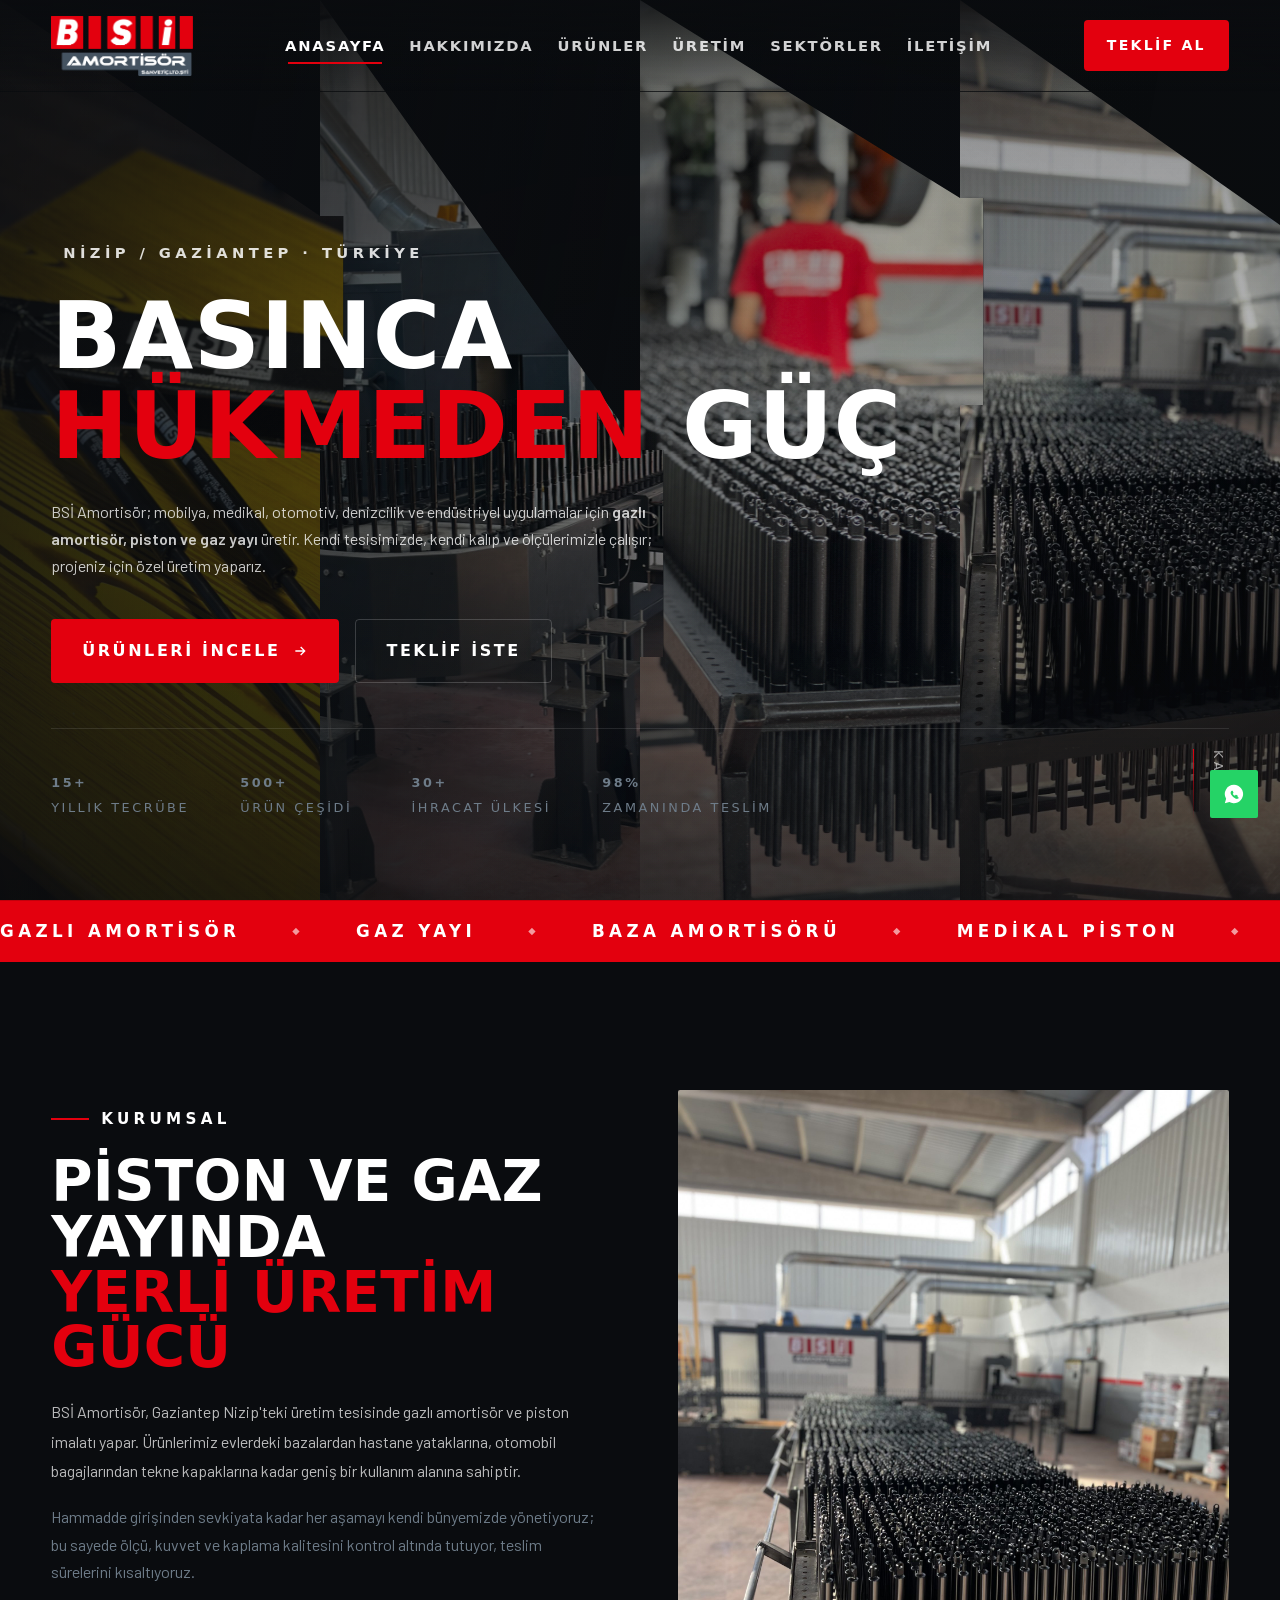
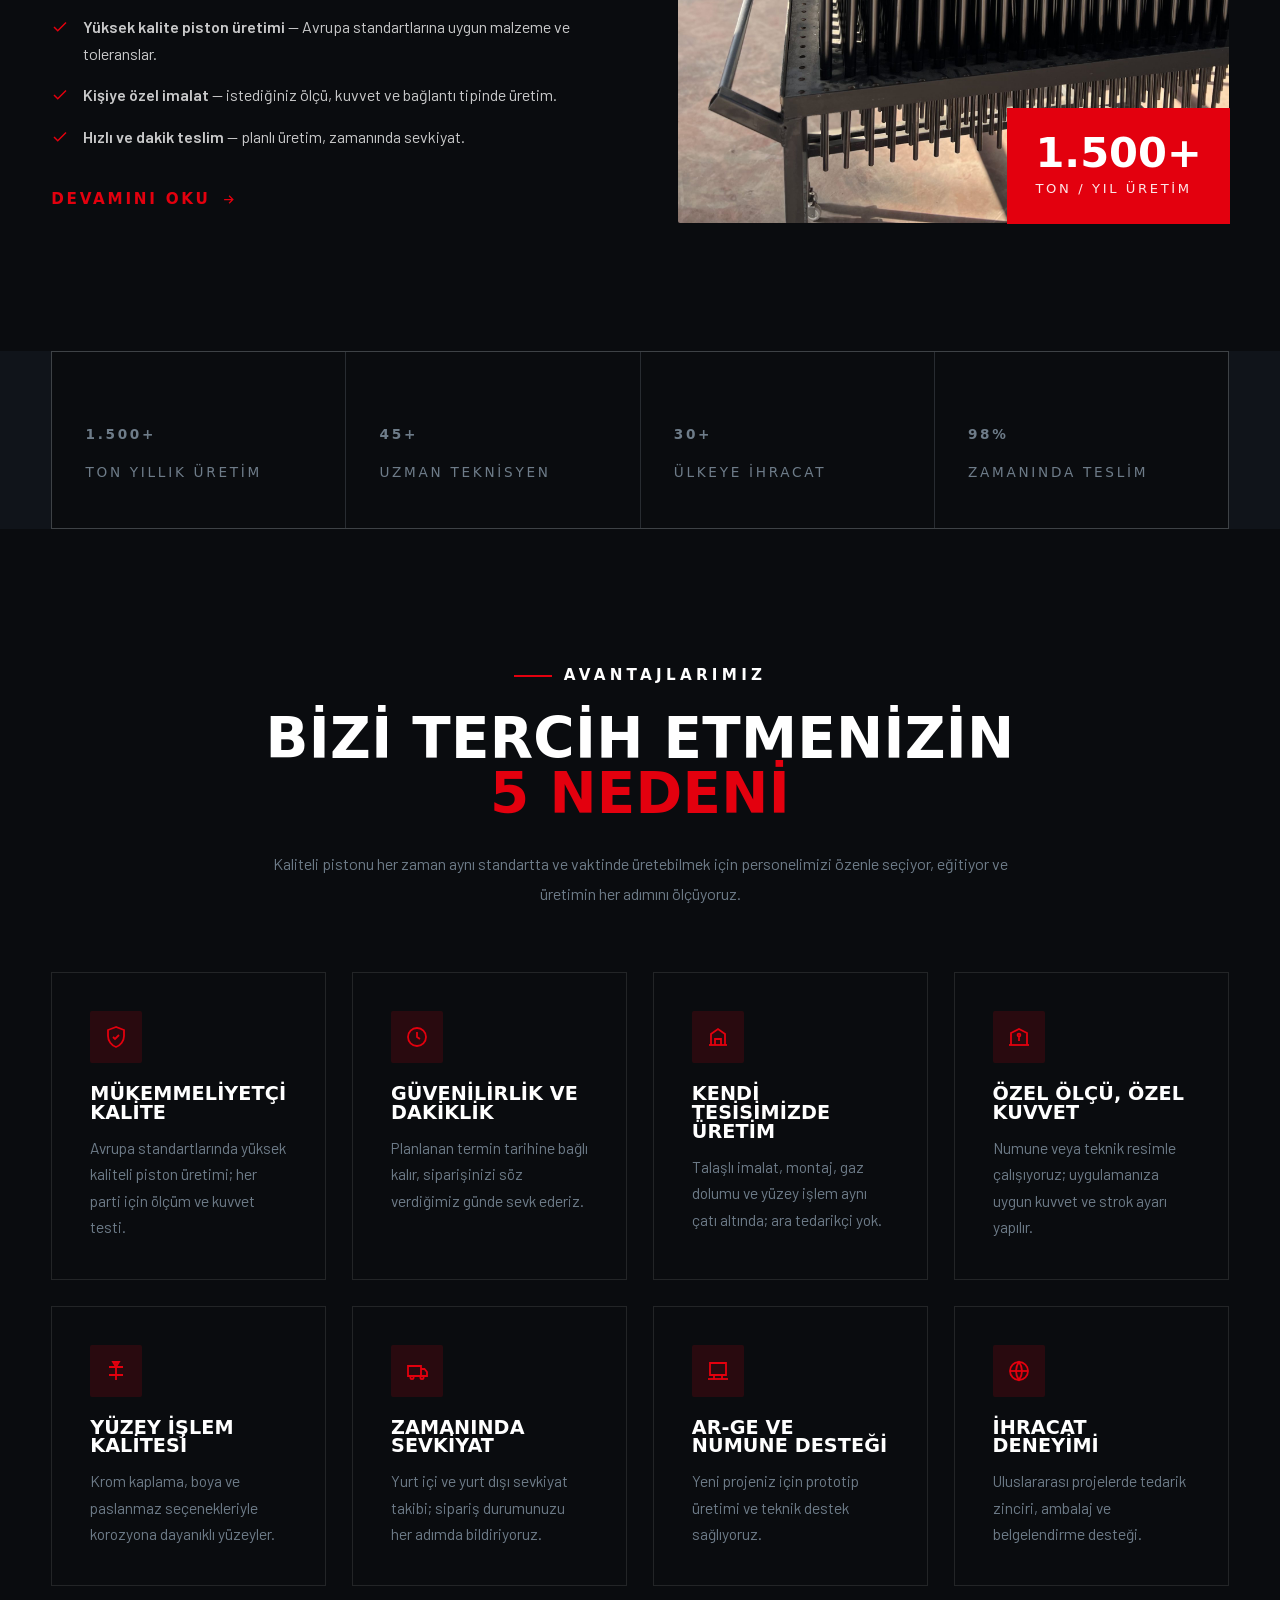
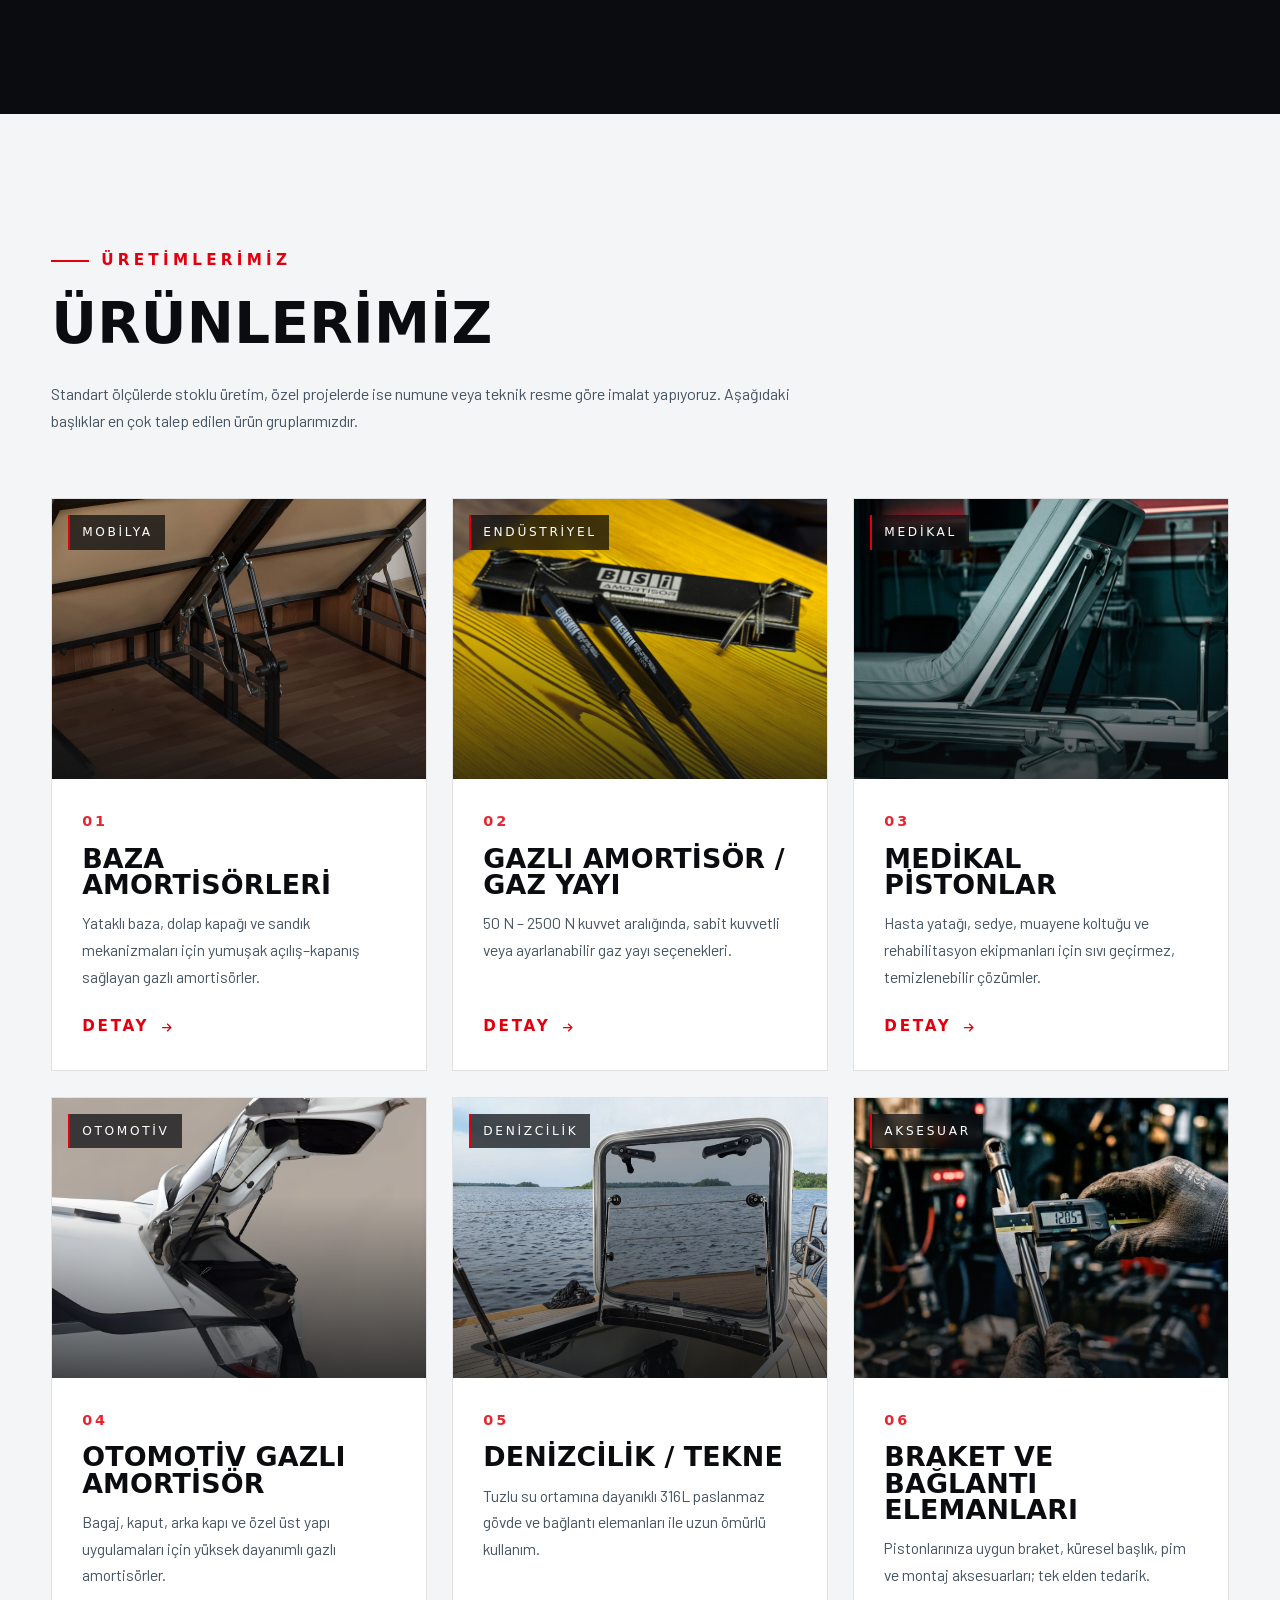
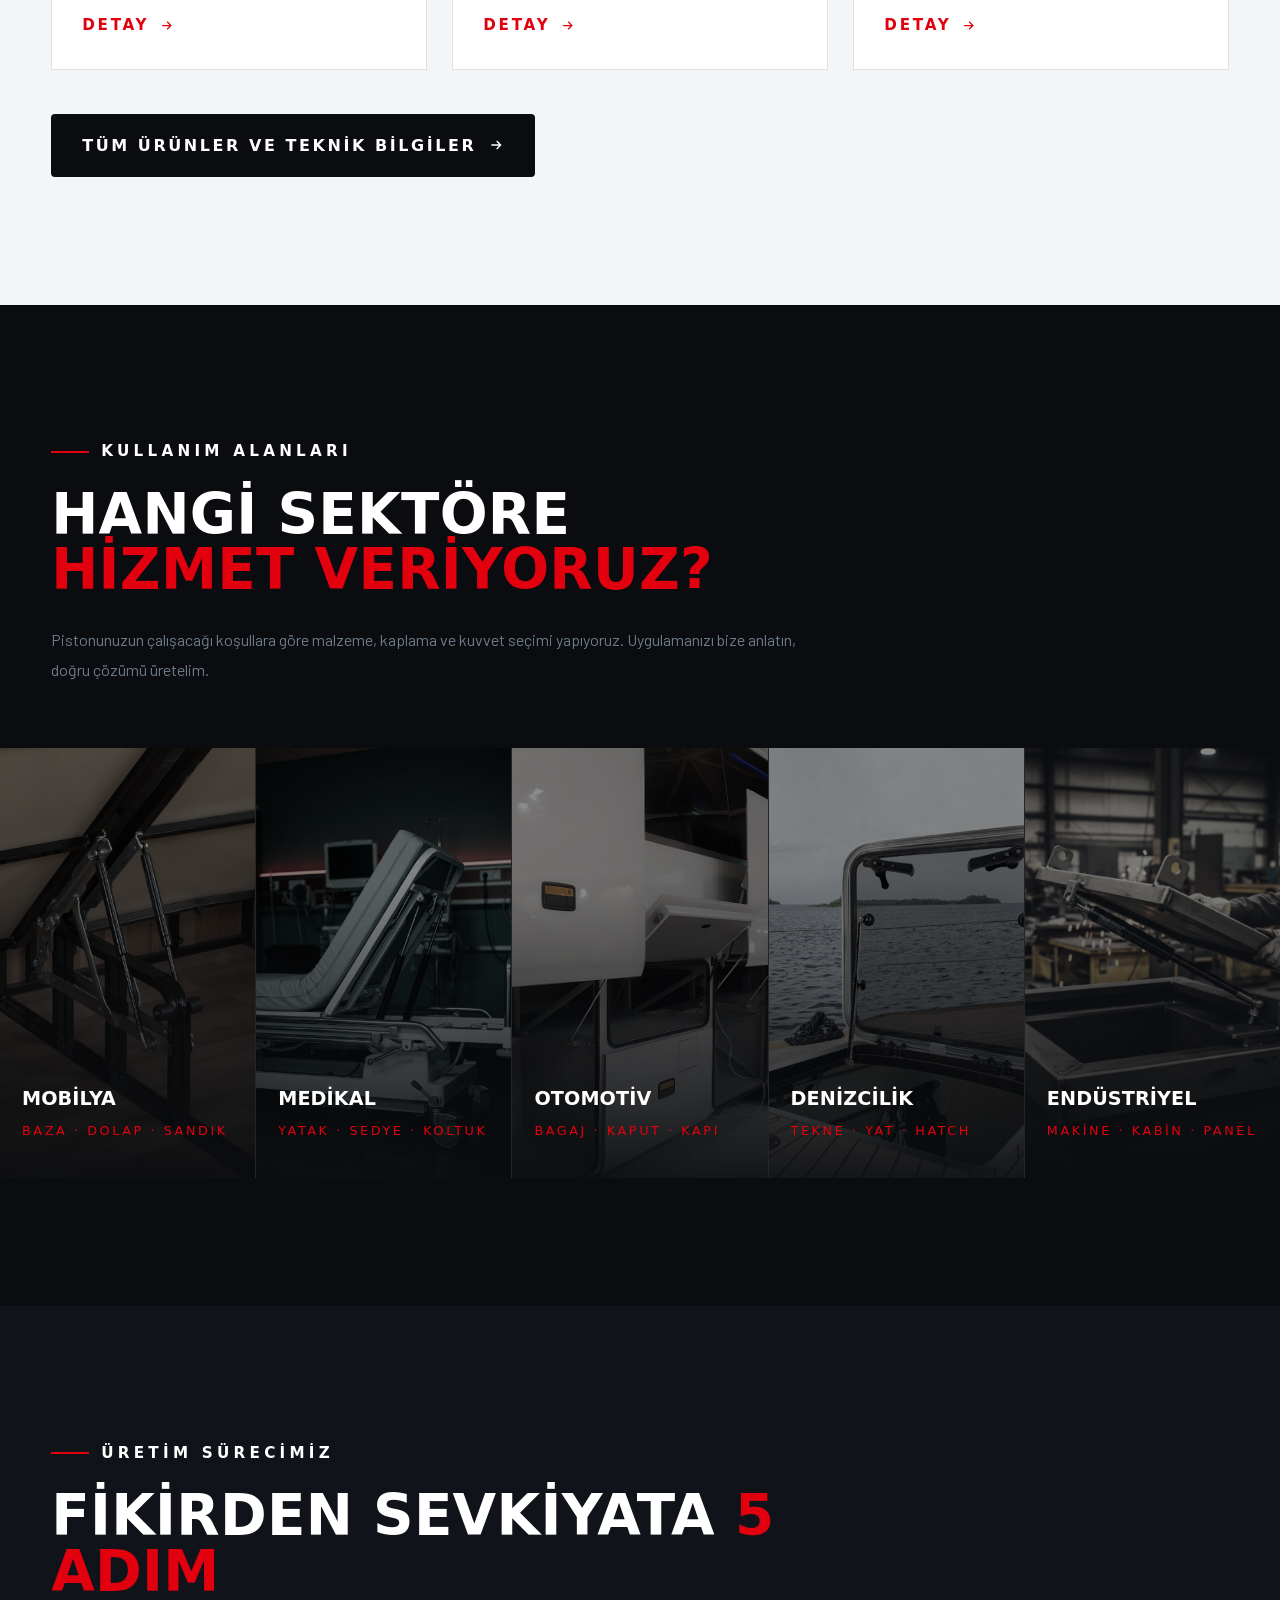
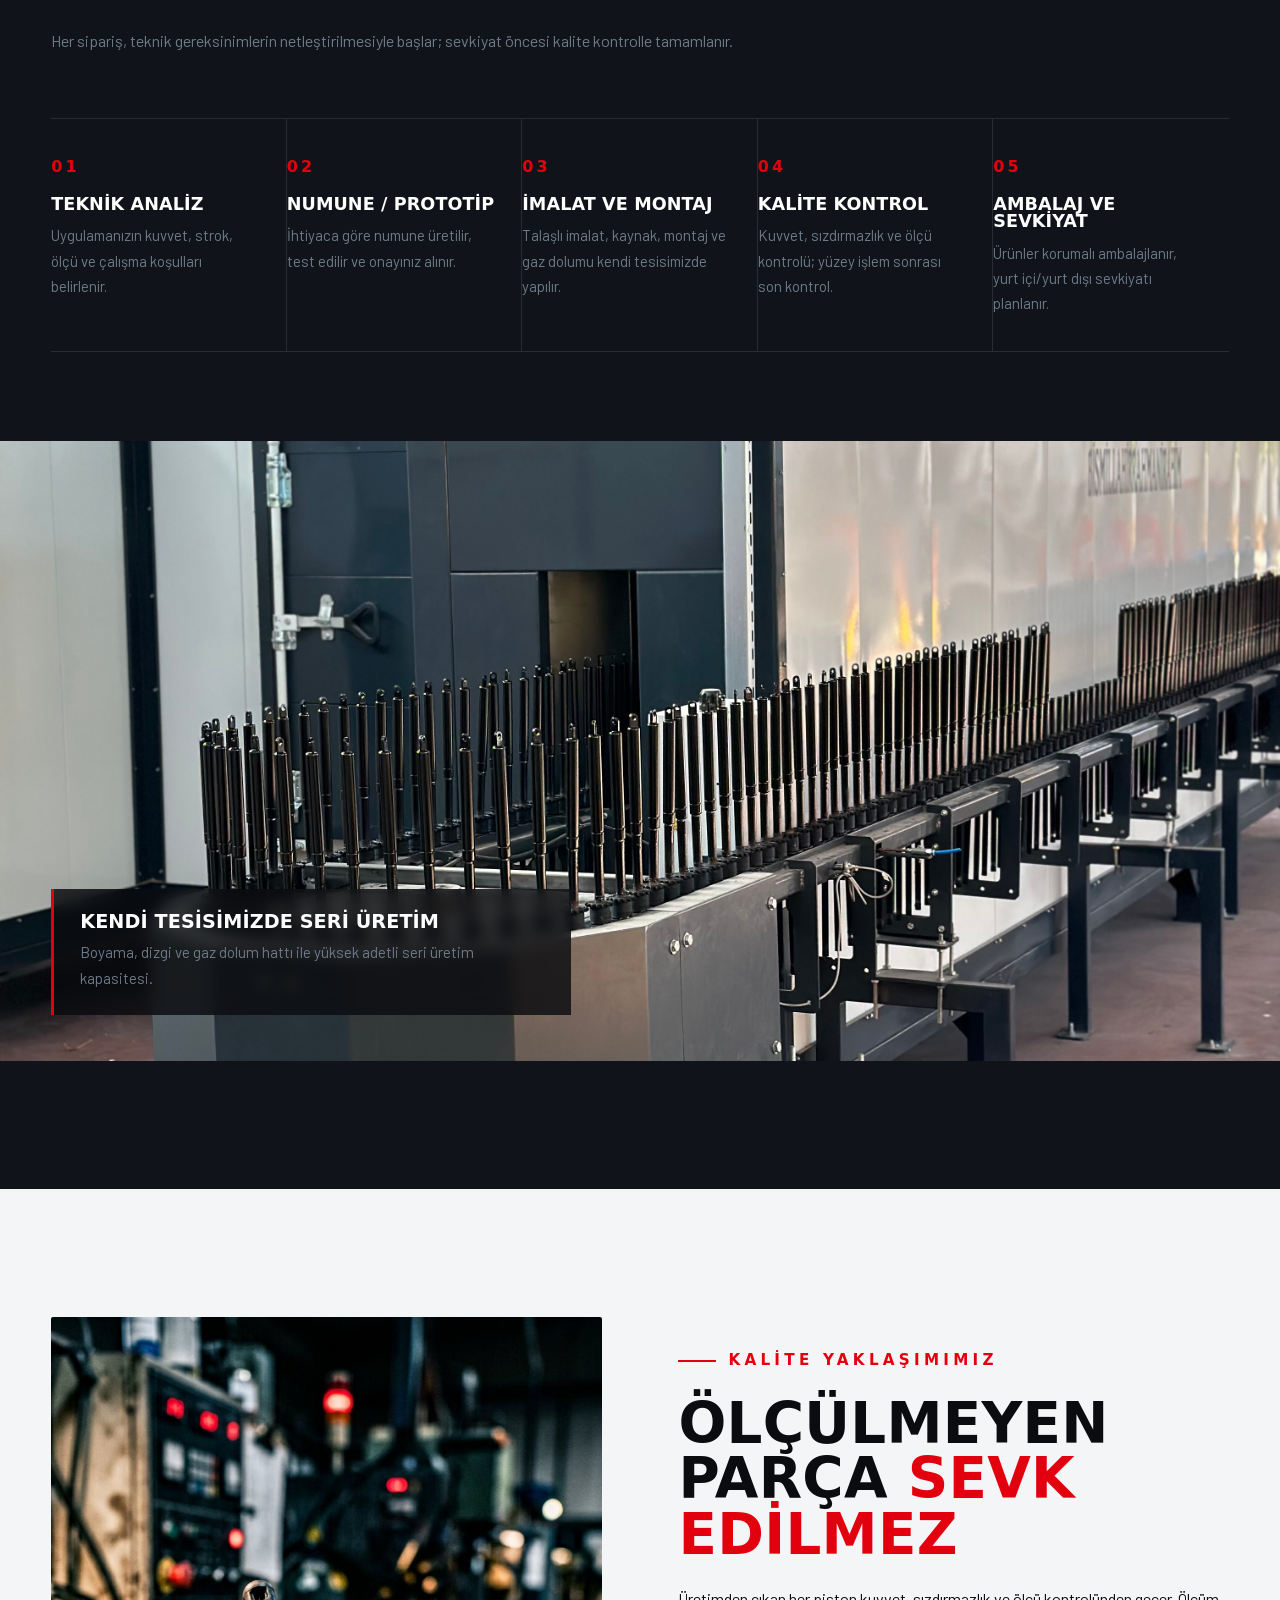
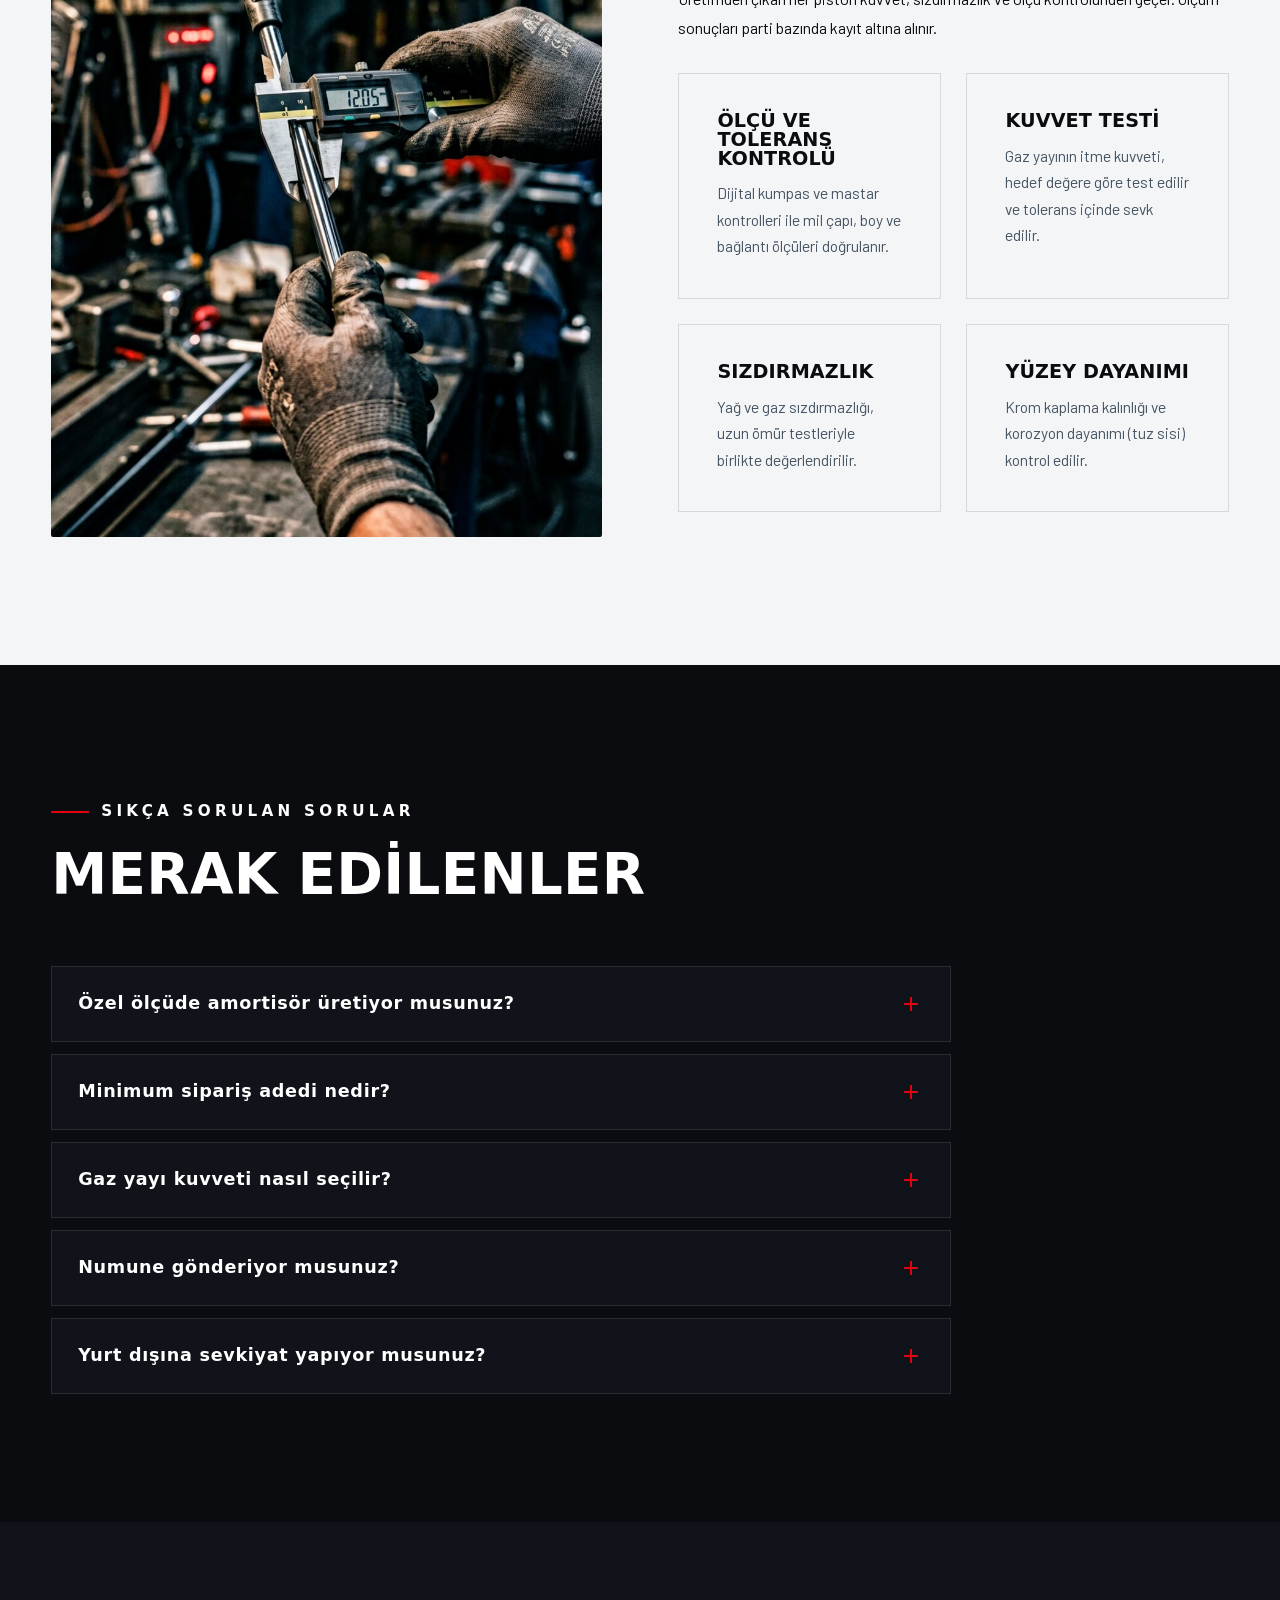
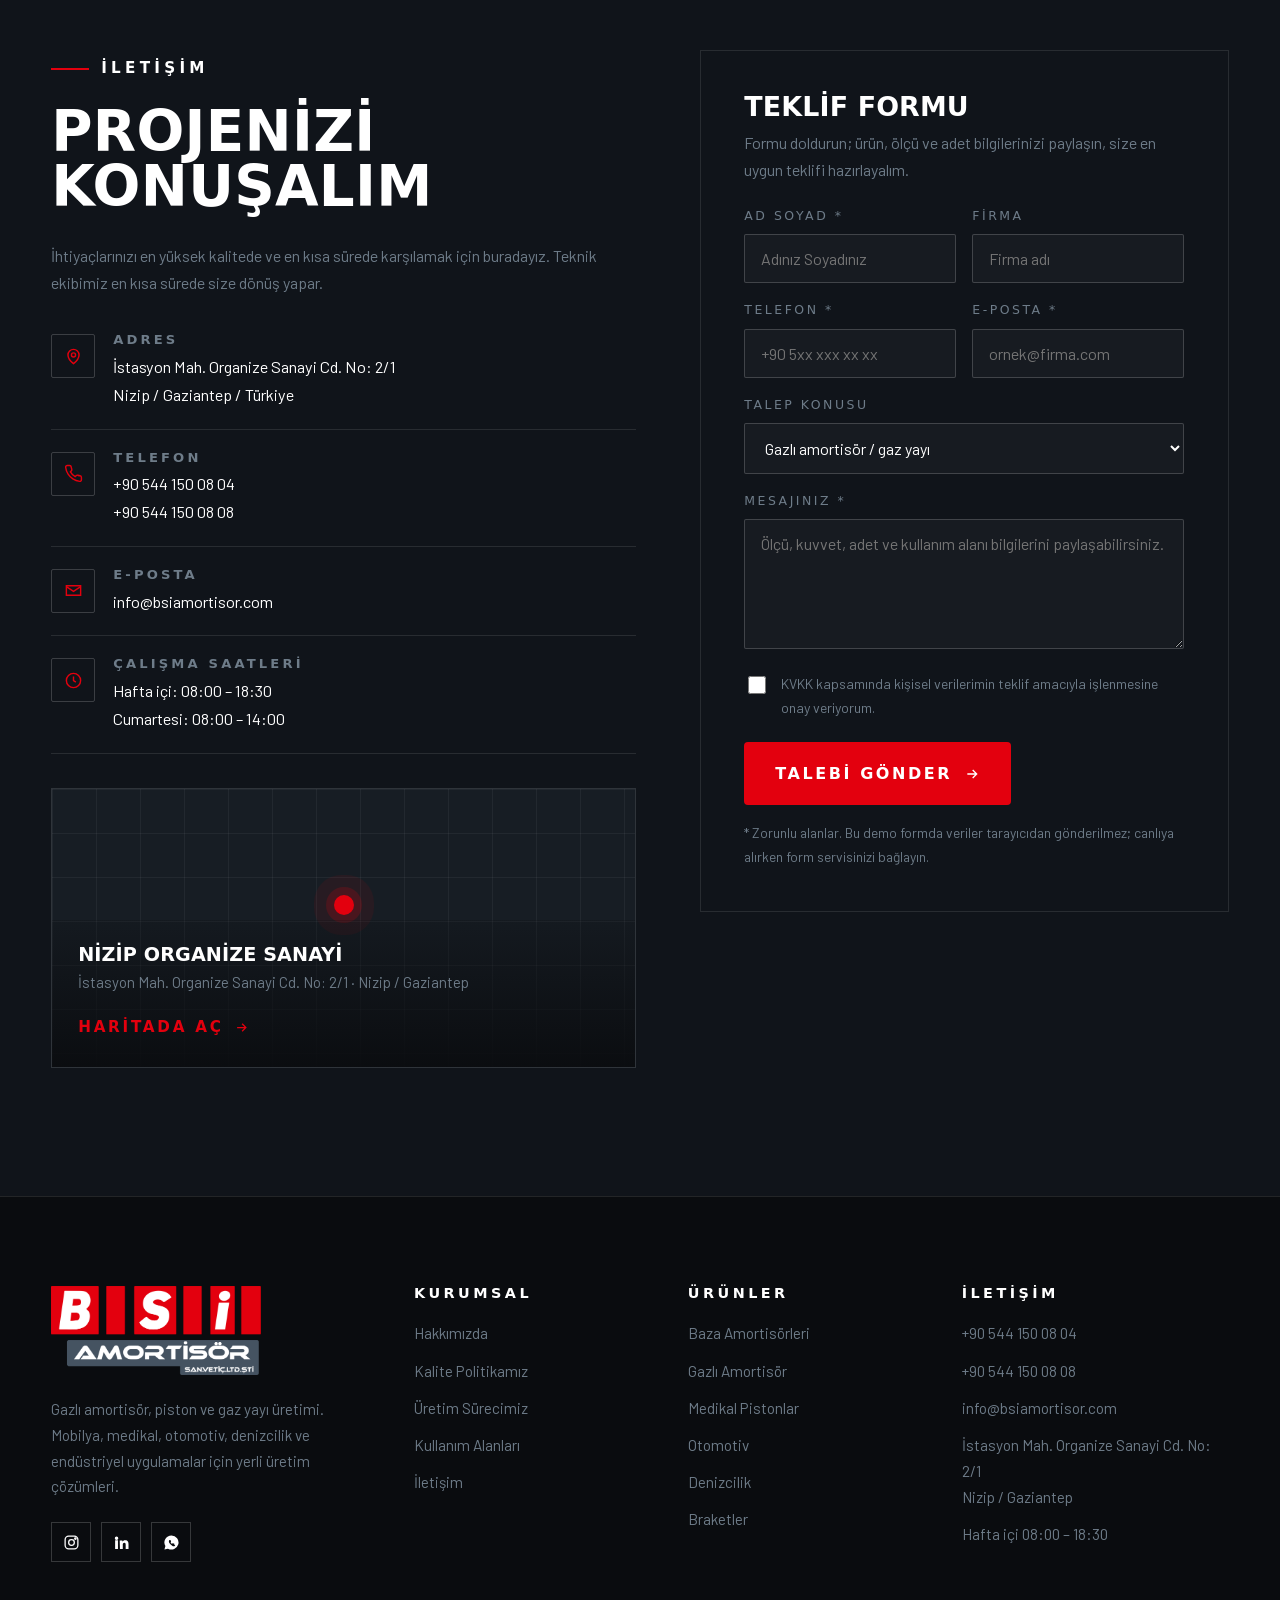
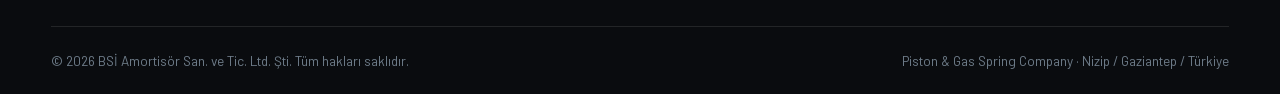
==== index.html @ 806e8add "Site guncelleme: ikinci telefon, fabrika kaldirma, endustriyel ve kalite gorselleri" ====
<!DOCTYPE html>
<html lang="tr" class="no-js">
<head>
<meta charset="utf-8">
<meta name="viewport" content="width=device-width, initial-scale=1">
<title>BSİ Amortisör | Gazlı Amortisör, Piston ve Gaz Yayı Üreticisi | Gaziantep</title>
<meta name="description" content="BSİ Amortisör; mobilya, medikal, otomotiv, denizcilik ve endüstriyel alanlar için gazlı amortisör, piston, gaz yayı ve baza amortisörü üretimi yapan yerli üreticidir. Nizip / Gaziantep.">
<meta name="keywords" content="amortisör, gazlı amortisör, gaz yayı, piston, baza amortisörü, mobilya amortisörü, medikal piston, gaziantep amortisör, nizip amortisör">
<meta name="author" content="BSİ Amortisör San. ve Tic. Ltd. Şti.">
<meta name="theme-color" content="#0A0C0F">
<link rel="canonical" href="https://www.bsiamortisor.com/">
<meta property="og:type" content="website">
<meta property="og:locale" content="tr_TR">
<meta property="og:site_name" content="BSİ Amortisör">
<meta property="og:title" content="BSİ Amortisör | Gazlı Amortisör ve Piston Üretimi">
<meta property="og:description" content="Mobilya, medikal, otomotiv, denizcilik ve endüstriyel uygulamalar için yüksek kaliteli gazlı amortisör ve piston üretimi.">
<meta property="og:image" content="assets/resimler/IMG_4552.jpeg">
<link rel="icon" type="image/png" href="assets/img/favicon.png">
<link rel="manifest" href="manifest.webmanifest">
<link rel="apple-touch-icon" href="assets/img/favicon.png">
<link rel="stylesheet" href="css/fonts.css">
<link rel="stylesheet" href="css/style.css">
<script type="application/ld+json">
{
  "@context": "https://schema.org",
  "@type": "LocalBusiness",
  "name": "BSİ Amortisör San. ve Tic. Ltd. Şti.",
  "description": "Gazlı amortisör, piston, gaz yayı ve baza amortisörü üretimi.",
  "image": "assets/resimler/IMG_4552.jpeg",
  "telephone": ["+90 544 150 08 04", "+90 544 150 08 08"],
  "email": "info@bsiamortisor.com",
  "url": "https://www.bsiamortisor.com/",
  "address": {
    "@type": "PostalAddress",
    "streetAddress": "İstasyon Mah. Organize Sanayi Cd. No: 2/1",
    "addressLocality": "Nizip",
    "addressRegion": "Gaziantep",
    "addressCountry": "TR"
  },
  "openingHours": "Mo-Fr 08:00-18:30",
  "areaServed": "TR",
  "makesOffer": [
    { "@type": "Offer", "itemOffered": { "@type": "Product", "name": "Gazlı amortisör / gaz yayı" } },
    { "@type": "Offer", "itemOffered": { "@type": "Product", "name": "Baza amortisörü" } },
    { "@type": "Offer", "itemOffered": { "@type": "Product", "name": "Medikal piston" } },
    { "@type": "Offer", "itemOffered": { "@type": "Product", "name": "Otomotiv gazlı amortisör" } }
  ]
}
</script>
</head>
<body>

<!-- ===================== ÖN YÜKLEYİCİ ===================== -->
<div class="preloader" aria-hidden="true">
  <img class="preloader__logo" src="assets/img/logo.png" alt="BSİ Amortisör">
  <div class="preloader__bar"><i></i></div>
  <span class="preloader__txt">Yükleniyor</span>
</div>

<!-- ===================== HEADER ===================== -->
<header class="header">
  <div class="container">
    <a class="header__logo" href="index.html" aria-label="BSİ Amortisör ana sayfa">
      <img src="assets/img/logo.png" alt="BSİ Amortisör logo">
    </a>

    <nav class="nav" aria-label="Ana menü">
      <a href="index.html">Anasayfa</a>
      <a href="hakkimizda.html">Hakkımızda</a>
      <a href="urunler.html">Ürünler</a>
      <a href="index.html#uretim">Üretim</a>
      <a href="index.html#sektorler">Sektörler</a>
      <a href="iletisim.html">İletişim</a>
    </nav>

    <div class="header__cta">
      <a class="header__phone" href="tel:+905441500804">
        <svg viewBox="0 0 24 24" fill="none" stroke="currentColor" stroke-width="2"><path d="M22 16.9v3a2 2 0 0 1-2.2 2 19.8 19.8 0 0 1-8.6-3.1 19.5 19.5 0 0 1-6-6A19.8 19.8 0 0 1 2.1 4.2 2 2 0 0 1 4.1 2h3a2 2 0 0 1 2 1.7c.1 1 .4 2 .7 2.9a2 2 0 0 1-.5 2.1L8.1 9.9a16 16 0 0 0 6 6l1.2-1.2a2 2 0 0 1 2.1-.5c.9.3 1.9.6 2.9.7a2 2 0 0 1 1.7 2Z"/></svg>
        +90 544 150 08 04
      </a>
      <a class="btn btn--sm" href="iletisim.html"><span>Teklif Al</span></a>
      <button class="burger" aria-label="Menüyü aç/kapat" aria-expanded="false"><i></i><i></i><i></i></button>
    </div>
  </div>
</header>

<!-- ===================== MOBİL MENÜ ===================== -->
<div class="mobile-menu">
  <a href="index.html">Anasayfa <span>01</span></a>
  <a href="hakkimizda.html">Hakkımızda <span>02</span></a>
  <a href="urunler.html">Ürünler <span>03</span></a>
  <a href="index.html#uretim">Üretim <span>04</span></a>
  <a href="index.html#sektorler">Sektörler <span>05</span></a>
  <a href="iletisim.html">İletişim <span>06</span></a>
  <div class="mobile-menu__meta">
    <p><a href="tel:+905441500804">+90 544 150 08 04</a><br>
    <a href="tel:+905441500808">+90 544 150 08 08</a><br>
    <a href="mailto:info@bsiamortisor.com">info@bsiamortisor.com</a><br>
    İstasyon Mah. Organize Sanayi Cd. No: 2/1<br>Nizip / Gaziantep</p>
  </div>
</div>

<!-- ===================== HERO + PUZZLE ===================== -->
<section class="hero" id="anasayfa">
  <div class="puzzle" aria-hidden="true">
    <div class="piece"><img src="assets/resimler/IMG_4552.jpeg" alt="BSİ Amortisör markalı gazlı amortisör" fetchpriority="high"></div>
    <div class="piece"><img src="assets/resimler/IMG_4827.jpeg" alt="Boyama sonrası üretim bandında dizili amortisörler" fetchpriority="high"></div>
    <div class="piece"><img src="assets/resimler/IMG_4891.jpeg" alt="Üretim hattında pres önünde dizili amortisörler" fetchpriority="high"></div>
    <div class="piece"><img src="assets/resimler/IMG_0427-scaled.jpg.jpeg" alt="BSİ Amortisör üretim tesisi genel görünüm" fetchpriority="high"></div>
    <div class="puzzle__veil"></div>
  </div>

  <div class="container hero__inner">
    <span class="hero__badge"><b></b> Nizip / Gaziantep · Türkiye</span>
    <h1>Basınca <em>hükmeden</em> güç</h1>
    <p class="hero__sub">
      BSİ Amortisör; mobilya, medikal, otomotiv, denizcilik ve endüstriyel uygulamalar için
      <strong>gazlı amortisör, piston ve gaz yayı</strong> üretir. Kendi tesisimizde,
      kendi kalıp ve ölçülerimizle çalışır; projeniz için özel üretim yaparız.
    </p>
    <div class="hero__actions">
      <a class="btn" href="urunler.html">
        <span>Ürünleri İncele</span>
        <svg viewBox="0 0 24 24" fill="none" stroke="currentColor" stroke-width="2"><path d="M5 12h14M13 6l6 6-6 6"/></svg>
      </a>
      <a class="btn btn--ghost" href="iletisim.html"><span>Teklif İste</span></a>
    </div>
    <div class="hero__stats">
      <div><b><span data-count="15" data-suffix="+">0</span></b><span>Yıllık tecrübe</span></div>
      <div><b><span data-count="500" data-suffix="+">0</span></b><span>Ürün çeşidi</span></div>
      <div><b><span data-count="30" data-suffix="+">0</span></b><span>İhracat ülkesi</span></div>
      <div><b><span data-count="98" data-suffix="%">0</span></b><span>Zamanında teslim</span></div>
    </div>
  </div>

  <div class="hero__scroll"><span>Kaydır</span><i></i></div>
</section>

<!-- ===================== ŞERİT ===================== -->
<div class="strip" aria-hidden="true">
  <div class="strip__track">
    <span>Gazlı Amortisör</span><span>Gaz Yayı</span><span>Baza Amortisörü</span><span>Medikal Piston</span>
    <span>Otomotiv Amortisörü</span><span>Denizcilik</span><span>Braket</span><span>Yüzey İşlem</span>
    <span>Gazlı Amortisör</span><span>Gaz Yayı</span><span>Baza Amortisörü</span><span>Medikal Piston</span>
    <span>Otomotiv Amortisörü</span><span>Denizcilik</span><span>Braket</span><span>Yüzey İşlem</span>
  </div>
</div>

<!-- ===================== KURUMSAL ===================== -->
<section class="section section--dark" id="hakkimizda">
  <div class="container split">
    <div class="split__content" data-reveal="left">
      <span class="eyebrow">Kurumsal</span>
      <h2>Piston ve gaz yayında<br><span class="text-red">yerli üretim gücü</span></h2>
      <p class="lead">
        BSİ Amortisör, Gaziantep Nizip'teki üretim tesisinde gazlı amortisör ve piston
        imalatı yapar. Ürünlerimiz evlerdeki bazalardan hastane yataklarına, otomobil
        bagajlarından tekne kapaklarına kadar geniş bir kullanım alanına sahiptir.
      </p>
      <p class="muted">
        Hammadde girişinden sevkiyata kadar her aşamayı kendi bünyemizde yönetiyoruz;
        bu sayede ölçü, kuvvet ve kaplama kalitesini kontrol altında tutuyor, teslim
        sürelerini kısaltıyoruz.
      </p>
      <ul class="list-check">
        <li><svg viewBox="0 0 24 24" fill="none" stroke="currentColor" stroke-width="2"><path d="M20 6 9 17l-5-5"/></svg><span><strong>Yüksek kalite piston üretimi</strong> — Avrupa standartlarına uygun malzeme ve toleranslar.</span></li>
        <li><svg viewBox="0 0 24 24" fill="none" stroke="currentColor" stroke-width="2"><path d="M20 6 9 17l-5-5"/></svg><span><strong>Kişiye özel imalat</strong> — istediğiniz ölçü, kuvvet ve bağlantı tipinde üretim.</span></li>
        <li><svg viewBox="0 0 24 24" fill="none" stroke="currentColor" stroke-width="2"><path d="M20 6 9 17l-5-5"/></svg><span><strong>Hızlı ve dakik teslim</strong> — planlı üretim, zamanında sevkiyat.</span></li>
      </ul>
      <div style="margin-top:34px"><a class="link-arrow" href="hakkimizda.html"><span>Devamını oku</span>
        <svg viewBox="0 0 24 24" fill="none" stroke="currentColor" stroke-width="2"><path d="M5 12h14M13 6l6 6-6 6"/></svg></a></div>
    </div>

    <div class="split__media" data-reveal="right">
      <img src="assets/resimler/IMG_0427-scaled.jpg.jpeg" alt="BSİ tesisinde boyama hattı önünde dizili gazlı amortisörler" loading="lazy">
      <div class="split__badge">
        <b data-count="1500" data-suffix="+">0</b>
        <span>Ton / yıl üretim</span>
      </div>
    </div>
  </div>
</section>

<!-- ===================== İSTATİSTİK ===================== -->
<section class="section section--ink2" style="padding-block:0">
  <div class="container">
    <div class="stats" data-reveal>
      <div class="stats__item"><b><span data-count="1500" data-suffix="+">0</span></b><span>Ton yıllık üretim</span></div>
      <div class="stats__item"><b><span data-count="45" data-suffix="+">0</span></b><span>Uzman teknisyen</span></div>
      <div class="stats__item"><b><span data-count="30" data-suffix="+">0</span></b><span>Ülkeye ihracat</span></div>
      <div class="stats__item"><b><span data-count="98" data-suffix="%">0</span></b><span>Zamanında teslim</span></div>
    </div>
  </div>
</section>

<!-- ===================== AVANTAJLAR ===================== -->
<section class="section section--dark">
  <div class="container">
    <div class="section-head center" data-reveal="fade">
      <span class="eyebrow">Avantajlarımız</span>
      <h2>Bizi tercih etmenizin <span class="text-red">5 nedeni</span></h2>
      <p class="lead muted">Kaliteli pistonu her zaman aynı standartta ve vaktinde üretebilmek için
      personelimizi özenle seçiyor, eğitiyor ve üretimin her adımını ölçüyoruz.</p>
    </div>

    <div class="grid-4" data-stagger="90">
      <article class="feature" data-reveal>
        <div class="feature__ico"><svg viewBox="0 0 24 24" fill="none" stroke="currentColor" stroke-width="1.8"><path d="M12 2 4 5v6c0 5 3.4 9.4 8 11 4.6-1.6 8-6 8-11V5l-8-3Z"/><path d="m9 12 2 2 4-4"/></svg></div>
        <h4>Mükemmeliyetçi kalite</h4>
        <p>Avrupa standartlarında yüksek kaliteli piston üretimi; her parti için ölçüm ve kuvvet testi.</p>
      </article>
      <article class="feature" data-reveal>
        <div class="feature__ico"><svg viewBox="0 0 24 24" fill="none" stroke="currentColor" stroke-width="1.8"><circle cx="12" cy="12" r="9"/><path d="M12 7v5l3 2"/></svg></div>
        <h4>Güvenilirlik ve dakiklik</h4>
        <p>Planlanan termin tarihine bağlı kalır, siparişinizi söz verdiğimiz günde sevk ederiz.</p>
      </article>
      <article class="feature" data-reveal>
        <div class="feature__ico"><svg viewBox="0 0 24 24" fill="none" stroke="currentColor" stroke-width="1.8"><path d="M3 20h18"/><path d="M5 20V9l7-5 7 5v11"/><path d="M9 20v-6h6v6"/></svg></div>
        <h4>Kendi tesisimizde üretim</h4>
        <p>Talaşlı imalat, montaj, gaz dolumu ve yüzey işlem aynı çatı altında; ara tedarikçi yok.</p>
      </article>
      <article class="feature" data-reveal>
        <div class="feature__ico"><svg viewBox="0 0 24 24" fill="none" stroke="currentColor" stroke-width="1.8"><path d="M4 20V8l8-4 8 4v12"/><path d="M2 20h20"/><path d="M12 12v4"/><circle cx="12" cy="10" r="1.4"/></svg></div>
        <h4>Özel ölçü, özel kuvvet</h4>
        <p>Numune veya teknik resimle çalışıyoruz; uygulamanıza uygun kuvvet ve strok ayarı yapılır.</p>
      </article>
    </div>

    <div class="grid-4" style="margin-top:26px" data-stagger="90">
      <article class="feature" data-reveal>
        <div class="feature__ico"><svg viewBox="0 0 24 24" fill="none" stroke="currentColor" stroke-width="1.8"><path d="M12 3v18"/><path d="M5 8h14M5 16h14"/><path d="M9 3h6l-3 5-3-5Z"/></svg></div>
        <h4>Yüzey işlem kalitesi</h4>
        <p>Krom kaplama, boya ve paslanmaz seçenekleriyle korozyona dayanıklı yüzeyler.</p>
      </article>
      <article class="feature" data-reveal>
        <div class="feature__ico"><svg viewBox="0 0 24 24" fill="none" stroke="currentColor" stroke-width="1.8"><path d="M3 7h13v10H3z"/><path d="M16 10h3.5L22 13v4h-6"/><circle cx="7" cy="18.5" r="1.6"/><circle cx="17" cy="18.5" r="1.6"/></svg></div>
        <h4>Zamanında sevkiyat</h4>
        <p>Yurt içi ve yurt dışı sevkiyat takibi; sipariş durumunuzu her adımda bildiriyoruz.</p>
      </article>
      <article class="feature" data-reveal>
        <div class="feature__ico"><svg viewBox="0 0 24 24" fill="none" stroke="currentColor" stroke-width="1.8"><path d="M4 4h16v12H4z"/><path d="M2 20h20"/><path d="M8 16v4M16 16v4"/></svg></div>
        <h4>Ar-Ge ve numune desteği</h4>
        <p>Yeni projeniz için prototip üretimi ve teknik destek sağlıyoruz.</p>
      </article>
      <article class="feature" data-reveal>
        <div class="feature__ico"><svg viewBox="0 0 24 24" fill="none" stroke="currentColor" stroke-width="1.8"><circle cx="12" cy="12" r="9"/><path d="M3 12h18"/><path d="M12 3a15 15 0 0 1 0 18 15 15 0 0 1 0-18Z"/></svg></div>
        <h4>İhracat deneyimi</h4>
        <p>Uluslararası projelerde tedarik zinciri, ambalaj ve belgelendirme desteği.</p>
      </article>
    </div>
  </div>
</section>

<!-- ===================== ÜRÜNLER ===================== -->
<section class="section section--paper" id="urunler">
  <div class="container">
    <div class="section-head" data-reveal="fade">
      <span class="eyebrow">Üretimlerimiz</span>
      <h2>Ürünlerimiz</h2>
      <p class="muted">Standart ölçülerde stoklu üretim, özel projelerde ise numune veya teknik
      resme göre imalat yapıyoruz. Aşağıdaki başlıklar en çok talep edilen ürün gruplarımızdır.</p>
    </div>

    <div class="grid-3" data-stagger="80">
      <article class="card" data-reveal>
        <div class="card__media"><span class="card__tag">Mobilya</span><img src="assets/resimler/baza-piston.jpeg" alt="Baza mekanizmasına monteli gazlı amortisörler" loading="lazy"></div>
        <div class="card__body">
          <span class="card__no">01</span>
          <h3>Baza Amortisörleri</h3>
          <p>Yataklı baza, dolap kapağı ve sandık mekanizmaları için yumuşak açılış–kapanış sağlayan gazlı amortisörler.</p>
          <a class="link-arrow" href="urunler.html#baza"><span>Detay</span><svg viewBox="0 0 24 24" fill="none" stroke="currentColor" stroke-width="2"><path d="M5 12h14M13 6l6 6-6 6"/></svg></a>
        </div>
      </article>

      <article class="card" data-reveal>
        <div class="card__media"><span class="card__tag">Endüstriyel</span><img src="assets/resimler/IMG_4552.jpeg" alt="BSİ markalı gazlı amortisörler" loading="lazy"></div>
        <div class="card__body">
          <span class="card__no">02</span>
          <h3>Gazlı Amortisör / Gaz Yayı</h3>
          <p>50 N – 2500 N kuvvet aralığında, sabit kuvvetli veya ayarlanabilir gaz yayı seçenekleri.</p>
          <a class="link-arrow" href="urunler.html#gazli"><span>Detay</span><svg viewBox="0 0 24 24" fill="none" stroke="currentColor" stroke-width="2"><path d="M5 12h14M13 6l6 6-6 6"/></svg></a>
        </div>
      </article>

      <article class="card" data-reveal>
        <div class="card__media"><span class="card__tag">Medikal</span><img src="assets/img/s6.jpg" alt="Hastane yatağı pistonu" loading="lazy"></div>
        <div class="card__body">
          <span class="card__no">03</span>
          <h3>Medikal Pistonlar</h3>
          <p>Hasta yatağı, sedye, muayene koltuğu ve rehabilitasyon ekipmanları için sıvı geçirmez, temizlenebilir çözümler.</p>
          <a class="link-arrow" href="urunler.html#medikal"><span>Detay</span><svg viewBox="0 0 24 24" fill="none" stroke="currentColor" stroke-width="2"><path d="M5 12h14M13 6l6 6-6 6"/></svg></a>
        </div>
      </article>

      <article class="card" data-reveal>
        <div class="card__media"><span class="card__tag">Otomotiv</span><img src="assets/resimler/hafif-arac.jpg.jpeg" alt="Hafif araç bagaj kapağında gazlı amortisör uygulaması" loading="lazy"></div>
        <div class="card__body">
          <span class="card__no">04</span>
          <h3>Otomotiv Gazlı Amortisör</h3>
          <p>Bagaj, kaput, arka kapı ve özel üst yapı uygulamaları için yüksek dayanımlı gazlı amortisörler.</p>
          <a class="link-arrow" href="urunler.html#otomotiv"><span>Detay</span><svg viewBox="0 0 24 24" fill="none" stroke="currentColor" stroke-width="2"><path d="M5 12h14M13 6l6 6-6 6"/></svg></a>
        </div>
      </article>

      <article class="card" data-reveal>
        <div class="card__media"><span class="card__tag">Denizcilik</span><img src="assets/resimler/tekne-piston.png" alt="Tekne güverte kapağında paslanmaz gazlı amortisör" loading="lazy"></div>
        <div class="card__body">
          <span class="card__no">05</span>
          <h3>Denizcilik / Tekne</h3>
          <p>Tuzlu su ortamına dayanıklı 316L paslanmaz gövde ve bağlantı elemanları ile uzun ömürlü kullanım.</p>
          <a class="link-arrow" href="urunler.html#deniz"><span>Detay</span><svg viewBox="0 0 24 24" fill="none" stroke="currentColor" stroke-width="2"><path d="M5 12h14M13 6l6 6-6 6"/></svg></a>
        </div>
      </article>

      <article class="card" data-reveal>
        <div class="card__media"><span class="card__tag">Aksesuar</span><img src="assets/img/s4.jpg" alt="Ölçüm ve kalite kontrol" loading="lazy"></div>
        <div class="card__body">
          <span class="card__no">06</span>
          <h3>Braket ve Bağlantı Elemanları</h3>
          <p>Pistonlarınıza uygun braket, küresel başlık, pim ve montaj aksesuarları; tek elden tedarik.</p>
          <a class="link-arrow" href="urunler.html#braket"><span>Detay</span><svg viewBox="0 0 24 24" fill="none" stroke="currentColor" stroke-width="2"><path d="M5 12h14M13 6l6 6-6 6"/></svg></a>
        </div>
      </article>
    </div>

    <div style="margin-top:44px" data-reveal><a class="btn btn--dark" href="urunler.html">
      <span>Tüm Ürünler ve Teknik Bilgiler</span>
      <svg viewBox="0 0 24 24" fill="none" stroke="currentColor" stroke-width="2"><path d="M5 12h14M13 6l6 6-6 6"/></svg></a></div>
  </div>
</section>

<!-- ===================== SEKTÖRLER ===================== -->
<section class="section section--dark" id="sektorler">
  <div class="container">
    <div class="section-head" data-reveal="fade">
      <span class="eyebrow">Kullanım Alanları</span>
      <h2>Hangi sektöre <span class="text-red">hizmet veriyoruz?</span></h2>
      <p class="lead muted">Pistonunuzun çalışacağı koşullara göre malzeme, kaplama ve kuvvet seçimi
      yapıyoruz. Uygulamanızı bize anlatın, doğru çözümü üretelim.</p>
    </div>
  </div>
  <div class="sectors" data-reveal="fade">
    <div class="sector">
      <img src="assets/resimler/baza-piston.jpeg" alt="Baza mekanizmasında gazlı amortisör" loading="lazy">
      <div class="sector__body"><h4>Mobilya</h4><span>Baza · Dolap · Sandık</span>
        <p>Yataklı baza, dolap kapağı ve yatak başlığı mekanizmaları için sessiz ve kontrollü hareket.</p></div>
    </div>
    <div class="sector">
      <img src="assets/img/s6.jpg" alt="Medikal sektörü" loading="lazy">
      <div class="sector__body"><h4>Medikal</h4><span>Yatak · Sedye · Koltuk</span>
        <p>Hastane yatakları, sedyeler ve muayene koltukları için hijyenik ve güvenli piston çözümleri.</p></div>
    </div>
    <div class="sector">
      <img src="assets/resimler/ticari-arac.jpg.jpeg" alt="Ticari araç bagaj kapaklarında gazlı amortisör" loading="lazy">
      <div class="sector__body"><h4>Otomotiv</h4><span>Bagaj · Kaput · Kapı</span>
        <p>Araç üst yapıları ve yedek parça uygulamaları için dayanıklı gazlı amortisörler.</p></div>
    </div>
    <div class="sector">
      <img src="assets/resimler/tekne-piston.png" alt="Tekne kapağında deniz tipi amortisör" loading="lazy">
      <div class="sector__body"><h4>Denizcilik</h4><span>Tekne · Yat · Hatch</span>
        <p>Tuzlu su ve nemli ortamda çalışan paslanmaz gövde seçenekleri ile uzun ömür.</p></div>
    </div>
    <div class="sector">
      <img src="assets/resimler/endustriyel.jpeg" alt="Endüstriyel makine kapağında gazlı amortisör uygulaması" loading="lazy">
      <div class="sector__body"><h4>Endüstriyel</h4><span>Makine · Kabin · Panel</span>
        <p>Makine kapakları, kontrol panelleri ve özel ekipmanlar için projeye özel gaz yayları.</p></div>
    </div>
  </div>
</section>

<!-- ===================== ÜRETİM SÜRECİ ===================== -->
<section class="section section--ink2" id="uretim">
  <div class="container">
    <div class="section-head" data-reveal="fade">
      <span class="eyebrow">Üretim Sürecimiz</span>
      <h2>Fikirden sevkiyata <span class="text-red">5 adım</span></h2>
      <p class="muted">Her sipariş, teknik gereksinimlerin netleştirilmesiyle başlar; sevkiyat
      öncesi kalite kontrolle tamamlanır.</p>
    </div>
  </div>
  <div class="container">
    <div class="process" data-stagger="70">
      <div class="step" data-reveal><span class="step__no">01</span><h4>Teknik Analiz</h4><p>Uygulamanızın kuvvet, strok, ölçü ve çalışma koşulları belirlenir.</p></div>
      <div class="step" data-reveal><span class="step__no">02</span><h4>Numune / Prototip</h4><p>İhtiyaca göre numune üretilir, test edilir ve onayınız alınır.</p></div>
      <div class="step" data-reveal><span class="step__no">03</span><h4>İmalat ve Montaj</h4><p>Talaşlı imalat, kaynak, montaj ve gaz dolumu kendi tesisimizde yapılır.</p></div>
      <div class="step" data-reveal><span class="step__no">04</span><h4>Kalite Kontrol</h4><p>Kuvvet, sızdırmazlık ve ölçü kontrolü; yüzey işlem sonrası son kontrol.</p></div>
      <div class="step" data-reveal><span class="step__no">05</span><h4>Ambalaj ve Sevkiyat</h4><p>Ürünler korumalı ambalajlanır, yurt içi/yurt dışı sevkiyatı planlanır.</p></div>
    </div>
  </div>

  <div class="media-wide" style="margin-top:clamp(50px,7vw,90px)" data-reveal="fade">
    <img src="assets/resimler/IMG_4827.jpeg" alt="Yüzey işlem hattında dizili BSİ amortisörleri" loading="lazy">
    <div class="media-wide__cap">
      <h4>Kendi tesisimizde seri üretim</h4>
      <p>Boyama, dizgi ve gaz dolum hattı ile yüksek adetli seri üretim kapasitesi.</p>
    </div>
  </div>
</section>

<!-- ===================== KALİTE ===================== -->
<!-- ÖNEMLİ: Sertifika listesini firmanızın gerçek belgeleriyle güncelleyin. -->
<section class="section section--paper" id="kalite">
  <div class="container split">
    <div class="split__media" data-reveal="left">
      <img src="assets/img/s4.jpg" alt="Dijital kumpas ile gazlı amortisör mil çapı ölçümü ve kalite kontrol" loading="lazy">
    </div>
    <div data-reveal="right">
      <span class="eyebrow">Kalite Yaklaşımımız</span>
      <h2>Ölçülmeyen parça <span class="text-red">sevk edilmez</span></h2>
      <p class="lead">Üretimden çıkan her piston kuvvet, sızdırmazlık ve ölçü kontrolünden geçer.
      Ölçüm sonuçları parti bazında kayıt altına alınır.</p>
      <div class="grid-2" style="margin-top:30px">
        <div class="feature"><h4>Ölçü ve tolerans kontrolü</h4><p>Dijital kumpas ve mastar kontrolleri ile mil çapı, boy ve bağlantı ölçüleri doğrulanır.</p></div>
        <div class="feature"><h4>Kuvvet testi</h4><p>Gaz yayının itme kuvveti, hedef değere göre test edilir ve tolerans içinde sevk edilir.</p></div>
        <div class="feature"><h4>Sızdırmazlık</h4><p>Yağ ve gaz sızdırmazlığı, uzun ömür testleriyle birlikte değerlendirilir.</p></div>
        <div class="feature"><h4>Yüzey dayanımı</h4><p>Krom kaplama kalınlığı ve korozyon dayanımı (tuz sisi) kontrol edilir.</p></div>
      </div>
    </div>
  </div>
</section>

<!-- ===================== SSS ===================== -->
<section class="section section--dark">
  <div class="container">
    <div class="section-head" data-reveal="fade">
      <span class="eyebrow">Sıkça Sorulan Sorular</span>
      <h2>Merak edilenler</h2>
    </div>
    <div class="faq" style="max-width:900px" data-reveal="fade">
      <div class="faq__item">
        <button class="faq__q" type="button">Özel ölçüde amortisör üretiyor musunuz? <i></i></button>
        <div class="faq__a"><p>Evet. Numune, teknik resim veya ölçülerinizi bize iletmeniz yeterlidir. Strok, gövde çapı, bağlantı tipi ve kuvvet değerine göre kişiye özel üretim yapıyoruz.</p></div>
      </div>
      <div class="faq__item">
        <button class="faq__q" type="button">Minimum sipariş adedi nedir? <i></i></button>
        <div class="faq__a"><p>Standart ürünlerde perakende satış da yapıyoruz. Özel üretimlerde minimum adet, ürünün tipine ve kalıp gereksinimine göre belirlenir; teklif aşamasında netleştirilir.</p></div>
      </div>
      <div class="faq__item">
        <button class="faq__q" type="button">Gaz yayı kuvveti nasıl seçilir? <i></i></button>
        <div class="faq__a"><p>Kuvvet seçimi; yükün ağırlığı, bağlantı noktalarının konumu ve açılış açısına göre hesaplanır. Uygulamanızın fotoğrafını ve ölçülerini gönderin, uygun kuvveti birlikte belirleyelim.</p></div>
      </div>
      <div class="faq__item">
        <button class="faq__q" type="button">Numune gönderiyor musunuz? <i></i></button>
        <div class="faq__a"><p>Proje bazlı çalışmalarda onay numunesi gönderiyoruz. Seri üretime geçmeden önce numuneyi test etmeniz, üretim sonrası sürprizleri ortadan kaldırır.</p></div>
      </div>
      <div class="faq__item">
        <button class="faq__q" type="button">Yurt dışına sevkiyat yapıyor musunuz? <i></i></button>
        <div class="faq__a"><p>Evet. İhracat ambalajı, belgelendirme ve sevkiyat süreçlerinde destek sağlıyor; projelerinizi uluslararası tedarik zincirine uygun şekilde yönetiyoruz.</p></div>
      </div>
    </div>
  </div>
</section>

<!-- ===================== İLETİŞİM / TEKLİF ===================== -->
<section class="section section--ink2" id="iletisim">
  <div class="container contact-grid">
    <div data-reveal="left">
      <span class="eyebrow">İletişim</span>
      <h2>Projenizi konuşalım</h2>
      <p class="muted">İhtiyaçlarınızı en yüksek kalitede ve en kısa sürede karşılamak için
      buradayız. Teknik ekibimiz en kısa sürede size dönüş yapar.</p>

      <div class="info-list">
        <div class="info">
          <div class="info__ico"><svg viewBox="0 0 24 24" fill="none" stroke="currentColor" stroke-width="1.8"><path d="M12 21s7-5.6 7-11a7 7 0 1 0-14 0c0 5.4 7 11 7 11Z"/><circle cx="12" cy="10" r="2.6"/></svg></div>
          <div><h5>Adres</h5><p>İstasyon Mah. Organize Sanayi Cd. No: 2/1<br>Nizip / Gaziantep / Türkiye</p></div>
        </div>
        <div class="info">
          <div class="info__ico"><svg viewBox="0 0 24 24" fill="none" stroke="currentColor" stroke-width="1.8"><path d="M22 16.9v3a2 2 0 0 1-2.2 2 19.8 19.8 0 0 1-8.6-3.1 19.5 19.5 0 0 1-6-6A19.8 19.8 0 0 1 2.1 4.2 2 2 0 0 1 4.1 2h3a2 2 0 0 1 2 1.7c.1 1 .4 2 .7 2.9a2 2 0 0 1-.5 2.1L8.1 9.9a16 16 0 0 0 6 6l1.2-1.2a2 2 0 0 1 2.1-.5c.9.3 1.9.6 2.9.7a2 2 0 0 1 1.7 2Z"/></svg></div>
          <div><h5>Telefon</h5><p><a href="tel:+905441500804">+90 544 150 08 04</a><br><a href="tel:+905441500808">+90 544 150 08 08</a></p></div>
        </div>
        <div class="info">
          <div class="info__ico"><svg viewBox="0 0 24 24" fill="none" stroke="currentColor" stroke-width="1.8"><path d="M3 6h18v12H3z"/><path d="m3 7 9 6 9-6"/></svg></div>
          <div><h5>E-posta</h5><p><a href="mailto:info@bsiamortisor.com">info@bsiamortisor.com</a></p></div>
        </div>
        <div class="info">
          <div class="info__ico"><svg viewBox="0 0 24 24" fill="none" stroke="currentColor" stroke-width="1.8"><circle cx="12" cy="12" r="9"/><path d="M12 7v5l3 2"/></svg></div>
          <!-- Çalışma saatlerini kontrol edin -->
          <div><h5>Çalışma Saatleri</h5><p>Hafta içi: 08:00 – 18:30<br>Cumartesi: 08:00 – 14:00</p></div>
        </div>
      </div>

      <div class="map-card" data-reveal="fade">
        <div class="map-card__grid"></div>
        <div class="map-card__pin"></div>
        <div class="map-card__body">
          <h4>Nizip Organize Sanayi</h4>
          <p>İstasyon Mah. Organize Sanayi Cd. No: 2/1 · Nizip / Gaziantep</p>
          <a class="link-arrow" href="https://www.google.com/maps/search/?api=1&amp;query=%C4%B0stasyon+Mah+Organize+Sanayi+Cd+No+2+Nizip+Gaziantep" target="_blank" rel="noopener"><span>Haritada aç</span><svg viewBox="0 0 24 24" fill="none" stroke="currentColor" stroke-width="2"><path d="M5 12h14M13 6l6 6-6 6"/></svg></a>
        </div>
      </div>
    </div>

    <div data-reveal="right">
      <form class="form" data-form novalidate>
        <h3>Teklif Formu</h3>
        <p class="muted" style="margin-bottom:22px">Formu doldurun; ürün, ölçü ve adet bilgilerinizi paylaşın, size en uygun teklifi hazırlayalım.</p>

        <div class="form__ok">
          <svg viewBox="0 0 24 24" fill="none" stroke="currentColor" stroke-width="2"><path d="M20 6 9 17l-5-5"/></svg>
          <span><strong>Teşekkürler!</strong> Talebiniz alındı. Teknik ekibimiz en kısa sürede size dönüş yapacaktır.</span>
        </div>

        <div class="form__row">
          <div class="field">
            <label for="f-ad">Ad Soyad *</label>
            <input id="f-ad" name="ad" type="text" required placeholder="Adınız Soyadınız">
            <span class="err">Lütfen adınızı ve soyadınızı girin.</span>
          </div>
          <div class="field">
            <label for="f-firma">Firma</label>
            <input id="f-firma" name="firma" type="text" placeholder="Firma adı">
          </div>
        </div>

        <div class="form__row">
          <div class="field">
            <label for="f-tel">Telefon *</label>
            <input id="f-tel" name="telefon" type="tel" required placeholder="+90 5xx xxx xx xx">
            <span class="err">Lütfen geçerli bir telefon numarası girin.</span>
          </div>
          <div class="field">
            <label for="f-mail">E-posta *</label>
            <input id="f-mail" name="eposta" type="email" required placeholder="ornek@firma.com">
            <span class="err">Lütfen geçerli bir e-posta adresi girin.</span>
          </div>
        </div>

        <div class="field">
          <label for="f-konu">Talep Konusu</label>
          <select id="f-konu" name="konu">
            <option>Gazlı amortisör / gaz yayı</option>
            <option>Baza amortisörü</option>
            <option>Medikal piston</option>
            <option>Otomotiv gazlı amortisör</option>
            <option>Denizcilik / tekne</option>
            <option>Braket ve bağlantı elemanları</option>
            <option>Özel imalat / numune</option>
            <option>Diğer</option>
          </select>
        </div>

        <div class="field">
          <label for="f-mesaj">Mesajınız *</label>
          <textarea id="f-mesaj" name="mesaj" required placeholder="Ölçü, kuvvet, adet ve kullanım alanı bilgilerini paylaşabilirsiniz."></textarea>
          <span class="err">Lütfen talebinizi kısaca yazın.</span>
        </div>

        <label class="check">
          <input type="checkbox" required>
          <span>KVKK kapsamında kişisel verilerimin teklif amacıyla işlenmesine onay veriyorum.</span>
        </label>

        <button class="btn" type="submit">
          <span>Talebi Gönder</span>
          <svg viewBox="0 0 24 24" fill="none" stroke="currentColor" stroke-width="2"><path d="M5 12h14M13 6l6 6-6 6"/></svg>
        </button>
        <p class="form__note">* Zorunlu alanlar. Bu demo formda veriler tarayıcıdan gönderilmez; canlıya alırken form servisinizi bağlayın.</p>
      </form>
    </div>
  </div>
</section>

<!-- ===================== FOOTER ===================== -->
<footer class="footer">
  <div class="container">
    <div class="footer__grid">
      <div>
        <img class="footer__logo" src="assets/img/logo.png" alt="BSİ Amortisör logo">
        <p>Gazlı amortisör, piston ve gaz yayı üretimi. Mobilya, medikal, otomotiv, denizcilik ve
        endüstriyel uygulamalar için yerli üretim çözümleri.</p>
        <div class="socials" style="margin-top:22px">
          <a href="https://www.instagram.com/" target="_blank" rel="noopener" aria-label="Instagram"><svg viewBox="0 0 24 24" fill="none" stroke="currentColor" stroke-width="1.8"><rect x="3" y="3" width="18" height="18" rx="5"/><circle cx="12" cy="12" r="4"/><circle cx="17.5" cy="6.5" r="1"/></svg></a>
          <a href="https://www.linkedin.com/" target="_blank" rel="noopener" aria-label="LinkedIn"><svg viewBox="0 0 24 24" fill="currentColor"><path d="M4.98 3.5A2.5 2.5 0 1 1 2.5 6 2.5 2.5 0 0 1 4.98 3.5ZM3 8.98h4V21H3ZM9.5 9h3.8v1.7h.05c.53-.95 1.83-1.95 3.77-1.95 4.03 0 4.78 2.5 4.78 5.76V21h-4v-5.6c0-1.34-.02-3.06-1.9-3.06s-2.19 1.45-2.19 2.96V21h-4Z"/></svg></a>
          <a href="https://wa.me/905441500804" target="_blank" rel="noopener" aria-label="WhatsApp"><svg viewBox="0 0 24 24" fill="currentColor"><path d="M12 2a10 10 0 0 0-8.6 15.1L2 22l5-1.3A10 10 0 1 0 12 2Zm5.3 14.1c-.2.6-1.2 1.2-1.7 1.2-.5.1-1 .1-1.6-.1a11 11 0 0 1-5-4.4c-.4-.7-.7-1.5-.7-2.3 0-.8.4-1.5.9-1.9.2-.2.4-.2.6-.2h.4c.2 0 .3.1.5.4l.7 1.7c.1.2 0 .4-.1.5l-.4.5c-.1.2-.2.3-.1.5.4.7 1 1.3 1.6 1.7.3.2.5.2.7 0l.6-.7c.2-.2.3-.2.5-.1l1.6.8c.2.1.3.2.3.4 0 .3 0 .7-.2 1.1Z"/></svg></a>
        </div>
      </div>

      <div>
        <h5>Kurumsal</h5>
        <div class="footer__links">
          <a href="hakkimizda.html">Hakkımızda</a>
          <a href="index.html#kalite">Kalite Politikamız</a>
          <a href="index.html#uretim">Üretim Sürecimiz</a>
          <a href="index.html#sektorler">Kullanım Alanları</a>
          <a href="iletisim.html">İletişim</a>
        </div>
      </div>

      <div>
        <h5>Ürünler</h5>
        <div class="footer__links">
          <a href="urunler.html#baza">Baza Amortisörleri</a>
          <a href="urunler.html#gazli">Gazlı Amortisör</a>
          <a href="urunler.html#medikal">Medikal Pistonlar</a>
          <a href="urunler.html#otomotiv">Otomotiv</a>
          <a href="urunler.html#deniz">Denizcilik</a>
          <a href="urunler.html#braket">Braketler</a>
        </div>
      </div>

      <div>
        <h5>İletişim</h5>
        <div class="footer__links">
          <a href="tel:+905441500804">+90 544 150 08 04</a>
          <a href="tel:+905441500808">+90 544 150 08 08</a>
          <a href="mailto:info@bsiamortisor.com">info@bsiamortisor.com</a>
          <span style="color:var(--steel-2);font-size:.96rem">İstasyon Mah. Organize Sanayi Cd. No: 2/1<br>Nizip / Gaziantep</span>
          <span style="color:var(--steel-2);font-size:.96rem">Hafta içi 08:00 – 18:30</span>
        </div>
      </div>
    </div>

    <div class="footer__bottom">
      <span>© <span data-year>2026</span> BSİ Amortisör San. ve Tic. Ltd. Şti. Tüm hakları saklıdır.</span>
      <span>Piston &amp; Gas Spring Company · Nizip / Gaziantep / Türkiye</span>
    </div>
  </div>
</footer>

<a class="wa" href="https://wa.me/905441500804" target="_blank" rel="noopener" aria-label="WhatsApp ile yazın">
  <svg viewBox="0 0 24 24" fill="currentColor"><path d="M12 2a10 10 0 0 0-8.6 15.1L2 22l5-1.3A10 10 0 1 0 12 2Zm5.3 14.1c-.2.6-1.2 1.2-1.7 1.2-.5.1-1 .1-1.6-.1a11 11 0 0 1-5-4.4c-.4-.7-.7-1.5-.7-2.3 0-.8.4-1.5.9-1.9.2-.2.4-.2.6-.2h.4c.2 0 .3.1.5.4l.7 1.7c.1.2 0 .4-.1.5l-.4.5c-.1.2-.2.3-.1.5.4.7 1 1.3 1.6 1.7.3.2.5.2.7 0l.6-.7c.2-.2.3-.2.5-.1l1.6.8c.2.1.3.2.3.4 0 .3 0 .7-.2 1.1Z"/></svg>
</a>
<button class="totop" aria-label="Yukarı çık">
  <svg viewBox="0 0 24 24" fill="none" stroke="currentColor" stroke-width="2"><path d="M12 19V5M6 11l6-6 6 6"/></svg>
</button>

<script src="js/main.js"></script>
</body>
</html>
---- css/fonts.css ----
/* BSİ Amortisör — gömülü fontlar (Barlow / Barlow Condensed · Türkçe) */
/* Fontlar dosyanın içinde taşınır; harici font isteği yoktur. */
@font-face{font-family:'Barlow';font-style:normal;font-weight:400;font-display:block;src:url([data-uri]) format('woff2');unicode-range:U+0100-02BA,U+1E00-1E9F,U+1EF2-1EFF,U+2020,U+20A0-20AB,U+2113,U+2C60-2C7F,U+A720-A7FF;}
@font-face{font-family:'Barlow';font-style:normal;font-weight:400;font-display:block;src:url([data-uri]) format('woff2');unicode-range:U+0000-00FF,U+0131,U+0152-0153,U+2013-2014,U+2018-201D,U+2022,U+2026,U+20AC,U+20BA,U+2190-2193,U+00B0,U+00B1,U+00A9,U+00AE,U+2122,U+00AB,U+00BB,U+2039-203A,U+FEFF,U+FFFD;}
@font-face{font-family:'Barlow';font-style:normal;font-weight:500;font-display:block;src:url([data-uri]) format('woff2');unicode-range:U+0100-02BA,U+1E00-1E9F,U+1EF2-1EFF,U+2020,U+20A0-20AB,U+2113,U+2C60-2C7F,U+A720-A7FF;}
@font-face{font-family:'Barlow';font-style:normal;font-weight:500;font-display:block;src:url([data-uri]) format('woff2');unicode-range:U+0000-00FF,U+0131,U+0152-0153,U+2013-2014,U+2018-201D,U+2022,U+2026,U+20AC,U+20BA,U+2190-2193,U+00B0,U+00B1,U+00A9,U+00AE,U+2122,U+00AB,U+00BB,U+2039-203A,U+FEFF,U+FFFD;}
@font-face{font-family:'Barlow';font-style:normal;font-weight:600;font-display:block;src:url([data-uri]) format('woff2');unicode-range:U+0100-02BA,U+1E00-1E9F,U+1EF2-1EFF,U+2020,U+20A0-20AB,U+2113,U+2C60-2C7F,U+A720-A7FF;}
@font-face{font-family:'Barlow';font-style:normal;font-weight:600;font-display:block;src:url([data-uri]) format('woff2');unicode-range:U+0000-00FF,U+0131,U+0152-0153,U+2013-2014,U+2018-201D,U+2022,U+2026,U+20AC,U+20BA,U+2190-2193,U+00B0,U+00B1,U+00A9,U+00AE,U+2122,U+00AB,U+00BB,U+2039-203A,U+FEFF,U+FFFD;}
@font-face{font-family:'BarlowCondensed';font-style:normal;font-weight:500;font-display:block;src:url([data-uri]) format('woff2');unicode-range:U+0100-02BA,U+1E00-1E9F,U+1EF2-1EFF,U+2020,U+20A0-20AB,U+2113,U+2C60-2C7F,U+A720-A7FF;}
@font-face{font-family:'BarlowCondensed';font-style:normal;font-weight:500;font-display:block;src:url([data-uri]) format('woff2');unicode-range:U+0000-00FF,U+0131,U+0152-0153,U+2013-2014,U+2018-201D,U+2022,U+2026,U+20AC,U+20BA,U+2190-2193,U+00B0,U+00B1,U+00A9,U+00AE,U+2122,U+00AB,U+00BB,U+2039-203A,U+FEFF,U+FFFD;}
@font-face{font-family:'BarlowCondensed';font-style:normal;font-weight:600;font-display:block;src:url([data-uri]) format('woff2');unicode-range:U+0100-02BA,U+1E00-1E9F,U+1EF2-1EFF,U+2020,U+20A0-20AB,U+2113,U+2C60-2C7F,U+A720-A7FF;}
@font-face{font-family:'BarlowCondensed';font-style:normal;font-weight:600;font-display:block;src:url([data-uri]) format('woff2');unicode-range:U+0000-00FF,U+0131,U+0152-0153,U+2013-2014,U+2018-201D,U+2022,U+2026,U+20AC,U+20BA,U+2190-2193,U+00B0,U+00B1,U+00A9,U+00AE,U+2122,U+00AB,U+00BB,U+2039-203A,U+FEFF,U+FFFD;}
@font-face{font-family:'BarlowCondensed';font-style:normal;font-weight:700;font-display:block;src:url([data-uri]) format('woff2');unicode-range:U+0100-02BA,U+1E00-1E9F,U+1EF2-1EFF,U+2020,U+20A0-20AB,U+2113,U+2C60-2C7F,U+A720-A7FF;}
@font-face{font-family:'BarlowCondensed';font-style:normal;font-weight:700;font-display:block;src:url([data-uri]) format('woff2');unicode-range:U+0000-00FF,U+0131,U+0152-0153,U+2013-2014,U+2018-201D,U+2022,U+2026,U+20AC,U+20BA,U+2190-2193,U+00B0,U+00B1,U+00A9,U+00AE,U+2122,U+00AB,U+00BB,U+2039-203A,U+FEFF,U+FFFD;}
---- css/style.css ----
/* =====================================================================
   BSİ AMORTİSÖR — Kurumsal Web Sitesi
   Ana stil dosyası
   Kimlik renkleri logodan alınmıştır:  Kırmızı #E3000E · Grafit #455361
   ===================================================================== */

/* ------------------------- 1. DEĞİŞKENLER ------------------------- */
:root{
  --red:        #E3000E;
  --red-dark:   #A50009;
  --red-soft:   rgba(227,0,14,.14);
  --ink:        #0A0C0F;
  --ink-2:      #10141A;
  --ink-3:      #171D24;
  --steel:      #455361;
  --steel-2:    #6E7C89;
  --paper:      #F4F5F7;
  --paper-2:    #E9EBEE;
  --white:      #FFFFFF;
  --line-d:     rgba(255,255,255,.10);
  --line-d-2:   rgba(255,255,255,.18);
  --line-l:     rgba(10,12,15,.12);

  --f-head: "Barlow Condensed","Oswald","Arial Narrow",system-ui,-apple-system,"Segoe UI",Roboto,sans-serif;
  --f-body: "Barlow","Inter",system-ui,-apple-system,"Segoe UI",Roboto,"Helvetica Neue",Arial,sans-serif;

  --container: 1280px;
  --gutter: clamp(20px, 4vw, 64px);
  --sec-y: clamp(72px, 10vw, 140px);
  --radius: 4px;
  --tab: 7vw;              /* puzzle tırnak genişliği (masaüstü) */
  --ease-out: cubic-bezier(.16,1,.3,1);
  --hdr-h: 92px;
}

/* ------------------------- 2. RESET ------------------------- */
*,*::before,*::after{ box-sizing:border-box; }
html{ -webkit-text-size-adjust:100%; scroll-behavior:smooth; }
body{
  margin:0;
  font-family:var(--f-body);
  font-size:16px; line-height:1.7;
  color:var(--ink);
  background:var(--ink);
  overflow-x:hidden;
  -webkit-font-smoothing:antialiased;
}
body.is-locked{ overflow:hidden; height:100vh; }
img{ max-width:100%; display:block; }
a{ color:inherit; text-decoration:none; }
button{ font:inherit; color:inherit; }
h1,h2,h3,h4,h5{
  font-family:var(--f-head);
  font-weight:700; line-height:.98;
  letter-spacing:.005em;
  text-transform:uppercase;
  margin:0 0 .5em;
}
h1{ font-size:clamp(2.6rem,7.2vw,6.2rem); }
h2{ font-size:clamp(2rem,4.4vw,3.6rem); }
h3{ font-size:clamp(1.35rem,2.1vw,1.85rem); }
h4{ font-size:clamp(1.1rem,1.5vw,1.3rem); }
p{ margin:0 0 1.1em; }
p:last-child{ margin-bottom:0; }
ul{ margin:0; padding:0; list-style:none; }
::selection{ background:var(--red); color:#fff; }

/* ------------------------- 3. YARDIMCI SINIFLAR ------------------------- */
.container{ width:100%; max-width:var(--container); margin-inline:auto; padding-inline:var(--gutter); }
.section{ padding-block:var(--sec-y); position:relative; }
.section--dark{ background:var(--ink); color:#fff; }
.section--ink2{ background:var(--ink-2); color:#fff; }
.section--paper{ background:var(--paper); color:var(--ink); }
.section--white{ background:#fff; color:var(--ink); }

.eyebrow{
  display:inline-flex; align-items:center; gap:12px;
  font-family:var(--f-head); font-weight:600; font-size:.95rem;
  letter-spacing:.28em; text-transform:uppercase;
  color:var(--red); margin-bottom:22px;
}
.eyebrow::before{ content:""; width:38px; height:2px; background:var(--red); display:block; }
.section--dark .eyebrow, .section--ink2 .eyebrow{ color:#fff; }
.section--dark .eyebrow::before, .section--ink2 .eyebrow::before{ background:var(--red); }

.lead{ font-size:clamp(1rem,1.15vw,1.14rem); line-height:1.85; }
.section--dark .lead, .section--ink2 .lead{ color:rgba(255,255,255,.72); }
.muted{ color:var(--steel); }
.section--dark .muted, .section--ink2 .muted{ color:var(--steel-2); }
.text-red{ color:var(--red); }
.center{ text-align:center; }
.center .eyebrow{ justify-content:center; }

.section-head{ max-width:760px; margin-bottom:clamp(40px,5vw,72px); }
.section-head.center{ margin-inline:auto; }
.section-head p{ margin-top:14px; }

/* Butonlar */
.btn{
  --bg:var(--red);
  position:relative; display:inline-flex; align-items:center; gap:12px;
  padding:17px 30px; border:1px solid transparent; border-radius:var(--radius);
  font-family:var(--f-head); font-weight:600; font-size:1rem;
  letter-spacing:.16em; text-transform:uppercase; cursor:pointer; white-space:nowrap;
  background:var(--bg); color:#fff; overflow:hidden; isolation:isolate;
  transition:transform .35s var(--ease-out), box-shadow .35s var(--ease-out);
}
.btn > *{ position:relative; z-index:2; }
.btn::after{
  content:""; position:absolute; inset:0; z-index:1;
  background:var(--ink); transform:translateY(101%);
  transition:transform .45s var(--ease-out);
}
.btn:hover{ transform:translateY(-2px); box-shadow:0 16px 34px -14px rgba(227,0,14,.75); }
.btn:hover::after{ transform:translateY(0); }
.btn svg{ width:16px; height:16px; }
.btn--ghost{ background:transparent; border-color:var(--line-d-2); color:#fff; }
.btn--ghost::after{ background:#fff; }
.btn--ghost:hover{ color:var(--ink); box-shadow:none; border-color:#fff; }
.btn--dark{ background:var(--ink); color:#fff; }
.btn--dark:hover{ box-shadow:0 16px 34px -16px rgba(10,12,15,.6); }
.btn--sm{ padding:13px 22px; font-size:.88rem; }

.link-arrow{
  display:inline-flex; align-items:center; gap:10px;
  font-family:var(--f-head); font-weight:600; font-size:.95rem;
  letter-spacing:.18em; text-transform:uppercase; color:var(--red);
}
.link-arrow span{ position:relative; }
.link-arrow span::after{
  content:""; position:absolute; left:0; bottom:-4px; width:100%; height:1px;
  background:currentColor; transform:scaleX(0); transform-origin:left;
  transition:transform .45s var(--ease-out);
}
.link-arrow:hover span::after{ transform:scaleX(1); }
.link-arrow svg{ width:15px; transition:transform .4s var(--ease-out); }
.link-arrow:hover svg{ transform:translateX(5px); }

/* ------------------------- 4. ÖN YÜKLEYİCİ ------------------------- */
.preloader{
  position:fixed; inset:0; z-index:2000; background:var(--ink);
  display:flex; flex-direction:column; align-items:center; justify-content:center; gap:28px;
  transition:opacity .6s var(--ease-out), visibility .6s;
}
.preloader.is-done{ opacity:0; visibility:hidden; }
.preloader__logo{ width:min(240px,52vw); opacity:.95; }
.preloader__bar{ width:min(240px,52vw); height:2px; background:rgba(255,255,255,.14); overflow:hidden; }
.preloader__bar i{ display:block; height:100%; width:0; background:var(--red); }
.preloader__txt{
  font-family:var(--f-head); font-size:.8rem; letter-spacing:.34em;
  text-transform:uppercase; color:var(--steel-2);
}

/* ------------------------- 5. HEADER ------------------------- */
.header{
  position:fixed; top:0; left:0; right:0; z-index:900;
  height:var(--hdr-h);
  display:flex; align-items:center;
  background:linear-gradient(to bottom, rgba(10,12,15,.78), rgba(10,12,15,0));
  transition:background .45s var(--ease-out), height .45s var(--ease-out), border-color .45s;
  border-bottom:1px solid transparent;
  opacity:0; transform:translateY(-100%);
}
.header.is-ready{ opacity:1; transform:translateY(0); transition:opacity .7s var(--ease-out), transform .7s var(--ease-out), background .45s, height .45s; }
.header.is-stuck{
  background:rgba(10,12,15,.94); height:68px;
  backdrop-filter:saturate(140%) blur(12px);
  border-bottom-color:var(--line-d);
}
.header .container{ display:flex; align-items:center; justify-content:space-between; gap:20px; }
.header__logo{ flex:0 0 auto; }
.header__cta{ flex:0 0 auto; }
.header__logo img{ height:60px; width:auto; flex:0 0 auto; transition:height .45s var(--ease-out); }
.header.is-stuck .header__logo img{ height:48px; }

.nav{ display:flex; align-items:center; gap:2px; flex:0 0 auto; }
.nav a{
  position:relative; padding:10px 11px; white-space:nowrap;
  font-family:var(--f-head); font-weight:600; font-size:.92rem;
  letter-spacing:.12em; text-transform:uppercase; color:rgba(255,255,255,.82);
  transition:color .3s;
}
.nav a::after{
  content:""; position:absolute; left:14px; right:14px; bottom:4px; height:2px;
  background:var(--red); transform:scaleX(0); transform-origin:left;
  transition:transform .45s var(--ease-out);
}
.nav a:hover, .nav a.is-active{ color:#fff; }
.nav a:hover::after, .nav a.is-active::after{ transform:scaleX(1); }
.header__cta{ display:flex; align-items:center; gap:14px; }
.header__phone{
  display:inline-flex; align-items:center; gap:9px; white-space:nowrap;
  font-family:var(--f-head); font-weight:600; letter-spacing:.08em; font-size:.98rem; color:#fff;
}
.header__phone svg{ width:15px; color:var(--red); }
.header__phone:hover{ color:var(--red); }

@media (max-width: 1560px){ .header__phone{ display:none; } }

.burger{
  display:none; width:48px; height:48px; border:1px solid var(--line-d-2);
  background:transparent; border-radius:var(--radius); cursor:pointer; position:relative;
}
.burger i{
  position:absolute; left:13px; right:13px; height:2px; background:#fff;
  transition:transform .4s var(--ease-out), opacity .3s;
}
.burger i:nth-child(1){ top:17px; } .burger i:nth-child(2){ top:23px; } .burger i:nth-child(3){ top:29px; }
body.menu-open .burger i:nth-child(1){ transform:translateY(6px) rotate(45deg); }
body.menu-open .burger i:nth-child(2){ opacity:0; }
body.menu-open .burger i:nth-child(3){ transform:translateY(-6px) rotate(-45deg); }

.mobile-menu{
  position:fixed; inset:0; z-index:890; background:var(--ink);
  padding:calc(var(--hdr-h) + 40px) var(--gutter) 40px;
  display:flex; flex-direction:column; justify-content:center; gap:6px;
  clip-path:inset(0 0 100% 0); transition:clip-path .7s var(--ease-out);
  visibility:hidden;
}
body.menu-open .mobile-menu{ clip-path:inset(0 0 0 0); visibility:visible; }
.mobile-menu a{
  font-family:var(--f-head); font-weight:700; text-transform:uppercase;
  font-size:clamp(1.9rem,7vw,2.9rem); color:#fff; padding:10px 0;
  border-bottom:1px solid var(--line-d); display:flex; justify-content:space-between; align-items:center;
}
.mobile-menu a span{ font-size:1rem; color:var(--red); }
.mobile-menu__meta{ margin-top:32px; color:var(--steel-2); font-size:.95rem; }
.mobile-menu__meta a{ font-family:var(--f-body); font-size:1rem; text-transform:none; border:0; padding:2px 0; color:#fff; display:inline; }

/* ------------------------- 6. HERO + PUZZLE ------------------------- */
.hero{ position:relative; height:100svh; min-height:600px; overflow:hidden; background:var(--ink); }
.puzzle{
  position:absolute; inset:0; display:flex; overflow:hidden;
  transform:translateZ(0);
}
.piece{
  position:relative; flex:0 0 auto;
  width:calc(25vw + var(--tab));
  margin-right:calc(var(--tab) * -1);
  height:100%; overflow:hidden;
  will-change:transform,clip-path;
  backface-visibility:hidden;
}
.piece img{
  width:100%; height:100%; object-fit:cover; object-position:center;
  transform:scale(1.04); will-change:transform;
}
.piece::after{
  content:""; position:absolute; inset:0;
  background:linear-gradient(to bottom, rgba(10,12,15,.45) 0%, rgba(10,12,15,.18) 42%, rgba(10,12,15,.80) 100%);
  opacity:1; transition:opacity 1s var(--ease-out) .4s;
}
.puzzle.is-assembled .piece::after{ opacity:.92; }
.puzzle__veil{
  position:absolute; inset:0; pointer-events:none;
  background:radial-gradient(120% 90% at 50% 40%, rgba(10,12,15,.15), rgba(10,12,15,.75) 100%);
  opacity:0; transition:opacity 1.4s var(--ease-out);
}
.puzzle.is-assembled .puzzle__veil{ opacity:1; }
.hero__inner::before{
  content:""; position:absolute; inset:0; z-index:-1; pointer-events:none;
  background:linear-gradient(100deg, rgba(10,12,15,.86) 0%, rgba(10,12,15,.50) 36%, rgba(10,12,15,.06) 64%, rgba(10,12,15,0) 82%);
}
.hero__inner{
  position:relative; z-index:5; height:100%;
  display:flex; flex-direction:column; justify-content:flex-end;
  padding-bottom:clamp(60px,9vh,120px);
  color:#fff;
}
.hero__inner > *{ opacity:0; transform:translateY(38px); }
.hero__inner.is-in > *{
  opacity:1; transform:none;
  transition:opacity .9s var(--ease-out), transform .9s var(--ease-out);
}
.hero__inner.is-in > *:nth-child(2){ transition-delay:.10s; }
.hero__inner.is-in > *:nth-child(3){ transition-delay:.20s; }
.hero__inner.is-in > *:nth-child(4){ transition-delay:.32s; }
.hero__badge{
  display:inline-flex; align-items:center; gap:12px; margin-bottom:26px;
  font-family:var(--f-head); font-size:.92rem; font-weight:600;
  letter-spacing:.3em; text-transform:uppercase; color:rgba(255,255,255,.85);
}
.hero__badge b{ color:var(--red); font-weight:600; }
.hero h1{ margin-bottom:26px; max-width:14ch; }
.hero h1 em{ font-style:normal; color:var(--red); }
.hero__sub{ max-width:640px; font-size:clamp(1rem,1.2vw,1.16rem); color:rgba(255,255,255,.78); margin-bottom:40px; }
.hero__actions{ display:flex; flex-wrap:wrap; gap:16px; align-items:center; }
.hero__stats{
  display:flex; flex-wrap:wrap; gap:clamp(22px,4vw,58px);
  margin-top:clamp(36px,5vh,64px); padding-top:30px; border-top:1px solid var(--line-d);
}
.hero__stats div{ min-width:120px; }
.hero__stats b{
  display:block; font-family:var(--f-head); font-size:clamp(1.7rem,2.6vw,2.3rem);
  font-weight:700; color:#fff; line-height:1;
}
.hero__stats span{
  font-size:.8rem; letter-spacing:.2em; text-transform:uppercase; color:var(--steel-2);
  font-family:var(--f-head);
}
.hero__scroll{
  position:absolute; right:var(--gutter); bottom:clamp(60px,9vh,120px); z-index:6;
  display:flex; flex-direction:column; align-items:center; gap:14px;
  font-family:var(--f-head); font-size:.78rem; letter-spacing:.3em; text-transform:uppercase;
  color:rgba(255,255,255,.6); writing-mode:vertical-rl;
  opacity:0; transition:opacity 1s var(--ease-out) 1s;
}
.hero__scroll.is-in{ opacity:1; }
.hero__scroll i{ display:block; width:1px; height:70px; background:linear-gradient(to bottom,var(--red),transparent); animation:scrollLine 2.2s infinite; }
@keyframes scrollLine{ 0%{ transform:scaleY(0); transform-origin:top; } 50%{ transform:scaleY(1); transform-origin:top; } 51%{ transform:scaleY(1); transform-origin:bottom; } 100%{ transform:scaleY(0); transform-origin:bottom; } }

/* Puzzle animasyonu devre dışı (JS yok / hareket azaltma) */
.no-js .piece{ clip-path:none !important; transform:none !important; }
@media (prefers-reduced-motion: reduce){
  .piece{ clip-path:none !important; }
  .hero__inner > *{ opacity:1 !important; transform:none !important; }
  .hero__scroll{ opacity:1; }
}

/* ------------------------- 7. MARQUEE ŞERİT ------------------------- */
.strip{
  background:var(--red); color:#fff; overflow:hidden;
  padding:16px 0; border-top:1px solid rgba(0,0,0,.15);
}
.strip__track{ display:flex; gap:52px; width:max-content; animation:marquee 34s linear infinite; }
.strip__track span{
  font-family:var(--f-head); font-weight:700; font-size:1.05rem;
  letter-spacing:.26em; text-transform:uppercase; display:flex; align-items:center; gap:52px;
  white-space:nowrap;
}
.strip__track span::after{ content:"◆"; font-size:.6rem; opacity:.6; }
@keyframes marquee{ to{ transform:translateX(-50%); } }

/* ------------------------- 8. GÖRSEL + METİN BLOKLARI ------------------------- */
.split{ display:grid; grid-template-columns:1fr 1fr; gap:clamp(32px,6vw,86px); align-items:center; }
.split--reverse .split__media{ order:2; }
.split__media{ position:relative; }
.split__media img{ width:100%; border-radius:2px; }
.split__media--frame::before{
  content:""; position:absolute; inset:auto -18px -18px auto; width:58%; height:58%;
  border:1px solid var(--red); z-index:-1;
}
.split__badge{
  position:absolute; right:-1px; bottom:-1px; background:var(--red); color:#fff;
  padding:24px 28px; min-width:190px;
}
.split__badge b{ display:block; font-family:var(--f-head); font-size:2.6rem; line-height:1; }
.split__badge span{ font-family:var(--f-head); font-size:.82rem; letter-spacing:.2em; text-transform:uppercase; opacity:.9; }
.split h2{ margin-bottom:22px; }
.list-check{ display:grid; gap:14px; margin-top:28px; }
.list-check li{ display:flex; gap:14px; align-items:flex-start; font-size:1rem; }
.list-check svg{ width:18px; height:18px; flex:0 0 18px; margin-top:5px; color:var(--red); }
.section--dark .list-check li{ color:rgba(255,255,255,.78); }

/* İstatistik kutuları */
.stats{ display:grid; grid-template-columns:repeat(4,1fr); gap:1px; background:var(--line-d); border:1px solid var(--line-d); }
.section--paper .stats, .section--white .stats{ background:var(--line-l); border-color:var(--line-l); }
.stats__item{ background:var(--ink); padding:clamp(26px,3.4vw,44px) clamp(20px,2.6vw,34px); }
.section--paper .stats__item{ background:var(--paper); }
.section--white .stats__item{ background:#fff; }
.stats__item b{
  display:block; font-family:var(--f-head); font-weight:700;
  font-size:clamp(2.2rem,4vw,3.4rem); line-height:1; color:#fff; margin-bottom:10px;
}
.section--paper .stats__item b, .section--white .stats__item b{ color:var(--ink); }
.stats__item b i{ font-style:normal; color:var(--red); }
.stats__item span{ font-family:var(--f-head); font-size:.85rem; letter-spacing:.2em; text-transform:uppercase; color:var(--steel-2); }

/* ------------------------- 9. ÜRÜN KARTLARI ------------------------- */
.grid-3{ display:grid; grid-template-columns:repeat(3,1fr); gap:clamp(18px,2vw,26px); }
.grid-2{ display:grid; grid-template-columns:repeat(2,1fr); gap:clamp(18px,2vw,26px); }
.grid-4{ display:grid; grid-template-columns:repeat(4,1fr); gap:clamp(18px,2vw,26px); }

.card{
  position:relative; background:var(--ink-3); overflow:hidden;
  border:1px solid var(--line-d); display:flex; flex-direction:column;
  transition:transform .5s var(--ease-out), border-color .5s;
}
.section--paper .card, .section--white .card{ background:#fff; border-color:var(--line-l); }
.card:hover{ transform:translateY(-6px); border-color:rgba(227,0,14,.6); }
.card__media{ position:relative; aspect-ratio:4/3; overflow:hidden; }
.card__media img{ width:100%; height:100%; object-fit:cover; transition:transform 1s var(--ease-out); }
.card:hover .card__media img{ transform:scale(1.07); }
.card__media::after{
  content:""; position:absolute; inset:0;
  background:linear-gradient(to top, rgba(10,12,15,.75), rgba(10,12,15,0) 65%);
}
.card__tag{
  position:absolute; left:16px; top:16px; z-index:2;
  background:rgba(10,12,15,.72); color:#fff; backdrop-filter:blur(6px);
  font-family:var(--f-head); font-size:.76rem; letter-spacing:.22em; text-transform:uppercase;
  padding:7px 12px; border-left:2px solid var(--red);
}
.card__body{ padding:clamp(22px,2.4vw,30px); display:flex; flex-direction:column; gap:12px; flex:1; }
.card__body h3{ margin:0; }
.card__body p{ color:var(--steel); font-size:.98rem; margin:0; }
.section--dark .card__body p, .section--ink2 .card__body p{ color:var(--steel-2); }
.card__body .link-arrow{ margin-top:auto; padding-top:12px; }
.card__no{
  font-family:var(--f-head); font-weight:700; font-size:.9rem; letter-spacing:.2em;
  color:var(--red); opacity:.85;
}

/* ------------------------- 10. AVANTAJLAR ------------------------- */
.feature{ padding:clamp(24px,3vw,38px); border:1px solid var(--line-d); position:relative; overflow:hidden; }
.section--paper .feature{ border-color:var(--line-l); }
.feature::before{
  content:""; position:absolute; left:0; top:0; width:3px; height:0; background:var(--red);
  transition:height .6s var(--ease-out);
}
.feature:hover::before{ height:100%; }
.feature__ico{
  width:52px; height:52px; display:grid; place-items:center; margin-bottom:22px;
  background:var(--red-soft); color:var(--red); border-radius:2px;
}
.feature__ico svg{ width:24px; height:24px; }
.feature h4{ margin-bottom:12px; }
.feature p{ color:var(--steel); font-size:.97rem; }
.section--dark .feature p{ color:var(--steel-2); }

/* ------------------------- 11. SEKTÖRLER ------------------------- */
.sectors{ display:grid; grid-template-columns:repeat(5,1fr); gap:1px; background:var(--line-d); }
.sector{
  position:relative; min-height:clamp(300px,34vw,430px); overflow:hidden;
  display:flex; align-items:flex-end; padding:26px 22px;
}
.sector img{ position:absolute; inset:0; width:100%; height:100%; object-fit:cover; filter:grayscale(.55) brightness(.62); transition:filter .8s var(--ease-out), transform 1.1s var(--ease-out); }
.sector:hover img{ filter:grayscale(0) brightness(.75); transform:scale(1.06); }
.sector::after{
  content:""; position:absolute; inset:0;
  background:linear-gradient(to top, rgba(10,12,15,.92), rgba(10,12,15,.12) 70%);
  transition:opacity .6s;
}
.sector__body{ position:relative; z-index:3; color:#fff; }
.sector__body h4{ margin:0 0 6px; color:#fff; }
.sector__body span{
  font-family:var(--f-head); font-size:.8rem; letter-spacing:.2em; text-transform:uppercase; color:var(--red);
}
.sector__body p{ font-size:.9rem; color:rgba(255,255,255,.7); margin:10px 0 0; max-height:0; opacity:0; overflow:hidden; transition:max-height .6s var(--ease-out), opacity .5s; }
.sector:hover .sector__body p{ max-height:120px; opacity:1; }

/* ------------------------- 12. ÜRETİM / SÜREÇ ------------------------- */
.process{ display:grid; grid-template-columns:repeat(auto-fit,minmax(210px,1fr)); gap:0; border-top:1px solid var(--line-d); }
.step{
  padding:34px 26px 34px 0; border-bottom:1px solid var(--line-d); position:relative;
  padding-right:26px;
}
.step:not(:last-child){ border-right:1px solid var(--line-d); padding-right:26px; }
.step__no{
  font-family:var(--f-head); font-weight:700; font-size:1rem; color:var(--red);
  letter-spacing:.2em; display:block; margin-bottom:16px;
}
.step h4{ font-size:1.1rem; margin-bottom:10px; }
.step p{ font-size:.93rem; color:var(--steel-2); margin:0; }
.section--paper .step p{ color:var(--steel); }
.section--paper .process{ border-color:var(--line-l); }
.section--paper .step{ border-color:var(--line-l); }

.media-wide{ position:relative; overflow:hidden; }
.media-wide img{ width:100%; height:min(72vh,620px); object-fit:cover; }
.media-wide__cap{
  position:absolute; left:clamp(20px,4vw,56px); bottom:clamp(20px,4vw,46px); right:clamp(20px,4vw,56px);
  background:rgba(10,12,15,.82); backdrop-filter:blur(8px); border-left:3px solid var(--red);
  padding:24px 26px; color:#fff; max-width:520px;
}
.media-wide__cap h4{ margin:0 0 8px; }
.media-wide__cap p{ margin:0; font-size:.94rem; color:var(--steel-2); }

/* ------------------------- 13. SSS ------------------------- */
.faq{ display:grid; gap:12px; }
.faq__item{ border:1px solid var(--line-l); background:#fff; }
.section--dark .faq__item{ border-color:var(--line-d); background:var(--ink-2); }
.faq__q{
  width:100%; display:flex; justify-content:space-between; align-items:center; gap:20px;
  padding:22px 26px; background:none; border:0; cursor:pointer; text-align:left;
  font-family:var(--f-head); font-weight:600; font-size:1.1rem; letter-spacing:.04em; text-transform:none;
}
.faq__q i{ width:26px; height:26px; flex:0 0 26px; display:grid; place-items:center; position:relative; }
.faq__q i::before,.faq__q i::after{ content:""; position:absolute; background:var(--red); transition:transform .4s var(--ease-out); }
.faq__q i::before{ width:14px; height:2px; }
.faq__q i::after{ width:2px; height:14px; }
.faq__item.is-open .faq__q i::after{ transform:scaleY(0); }
.faq__a{ max-height:0; overflow:hidden; transition:max-height .55s var(--ease-out); }
.faq__a p{ padding:0 26px 24px; margin:0; color:var(--steel); font-size:.98rem; }
.section--dark .faq__a p{ color:var(--steel-2); }

/* ------------------------- 14. İLETİŞİM ------------------------- */
.contact-grid{ display:grid; grid-template-columns:1.05fr .95fr; gap:clamp(32px,5vw,72px); }
.info-list{ display:grid; gap:2px; margin-bottom:34px; }
.info{
  display:flex; gap:18px; padding:20px 0; border-bottom:1px solid var(--line-d);
}
.info__ico{
  width:44px; height:44px; flex:0 0 44px; display:grid; place-items:center;
  border:1px solid var(--line-d-2); color:var(--red); border-radius:2px;
}
.info__ico svg{ width:19px; height:19px; }
.info h5{
  font-family:var(--f-head); font-size:.82rem; letter-spacing:.24em; text-transform:uppercase;
  color:var(--steel-2); margin:0 0 6px; font-weight:600;
}
.info p, .info a{ margin:0; font-size:1.02rem; color:#fff; }
.info a:hover{ color:var(--red); }

.form{ background:var(--ink-2); border:1px solid var(--line-d); padding:clamp(26px,3.4vw,44px); }
.form h3{ margin-bottom:8px; }
.form__row{ display:grid; grid-template-columns:1fr 1fr; gap:16px; }
.field{ position:relative; margin-bottom:16px; }
.field label{
  display:block; font-family:var(--f-head); font-size:.78rem; letter-spacing:.2em;
  text-transform:uppercase; color:var(--steel-2); margin-bottom:8px;
}
.field input, .field select, .field textarea{
  width:100%; padding:14px 16px; background:rgba(255,255,255,.03);
  border:1px solid var(--line-d-2); color:#fff; border-radius:2px;
  font-family:var(--f-body); font-size:1rem; transition:border-color .3s, background .3s;
}
.field textarea{ min-height:130px; resize:vertical; }
.field input:focus, .field select:focus, .field textarea:focus{
  outline:none; border-color:var(--red); background:rgba(227,0,14,.05);
}
.field select option{ background:var(--ink-2); }
.field--full{ grid-column:1/-1; }
.field .err{ color:var(--red); font-size:.82rem; display:none; margin-top:6px; }
.field.has-err input, .field.has-err textarea, .field.has-err select{ border-color:var(--red); }
.field.has-err .err{ display:block; }
.check{ display:flex; gap:12px; align-items:flex-start; font-size:.88rem; color:var(--steel-2); margin:6px 0 22px; }
.check input{ width:18px; height:18px; flex:0 0 18px; margin-top:4px; accent-color:var(--red); }
.form__note{ font-size:.86rem; color:var(--steel-2); margin-top:16px; }
.form__ok{
  display:none; gap:14px; align-items:flex-start; background:rgba(227,0,14,.08);
  border-left:3px solid var(--red); padding:18px 20px; margin-bottom:22px; font-size:.95rem;
}
.form__ok.is-on{ display:flex; }
.form__ok svg{ width:20px; height:20px; color:var(--red); flex:0 0 20px; margin-top:3px; }

.map-card{
  position:relative; border:1px solid var(--line-d); overflow:hidden; background:var(--ink-3);
  min-height:280px; display:flex; flex-direction:column; justify-content:flex-end;
}
.map-card__grid{
  position:absolute; inset:0; opacity:.5;
  background-image:linear-gradient(var(--line-d) 1px, transparent 1px), linear-gradient(90deg, var(--line-d) 1px, transparent 1px);
  background-size:44px 44px;
}
.map-card__pin{
  position:absolute; left:50%; top:42%; transform:translate(-50%,-50%);
  width:20px; height:20px; border-radius:50%; background:var(--red);
  box-shadow:0 0 0 8px rgba(227,0,14,.18), 0 0 0 20px rgba(227,0,14,.08);
  animation:pulse 2.6s infinite;
}
@keyframes pulse{ 50%{ box-shadow:0 0 0 16px rgba(227,0,14,.10), 0 0 0 34px rgba(227,0,14,.03); } }
.map-card__body{ position:relative; z-index:3; padding:26px; background:linear-gradient(to top, rgba(10,12,15,.95), rgba(10,12,15,.2)); }
.map-card__body h4{ margin:0 0 6px; }
.map-card__body p{ margin:0 0 16px; color:var(--steel-2); font-size:.94rem; }

/* ------------------------- 15. FOOTER ------------------------- */
.footer{ background:var(--ink); color:#fff; padding-top:clamp(56px,7vw,96px); border-top:1px solid var(--line-d); }
.footer__grid{
  display:grid; grid-template-columns:1.4fr 1fr 1fr 1.2fr; gap:clamp(28px,4vw,54px);
  padding-bottom:clamp(40px,5vw,70px);
}
.footer img.footer__logo{ width:210px; margin-bottom:22px; }
.footer p{ color:var(--steel-2); font-size:.95rem; }
.footer h5{
  font-family:var(--f-head); font-weight:600; font-size:.9rem; letter-spacing:.24em;
  text-transform:uppercase; color:#fff; margin:0 0 20px;
}
.footer__links{ display:grid; gap:11px; }
.footer__links a{ color:var(--steel-2); font-size:.96rem; transition:color .3s, transform .3s; }
.footer__links a:hover{ color:var(--red); transform:translateX(4px); }
.footer__bottom{
  border-top:1px solid var(--line-d); padding:22px 0;
  display:flex; flex-wrap:wrap; gap:14px; justify-content:space-between; align-items:center;
  font-size:.85rem; color:var(--steel-2);
}
.socials{ display:flex; gap:10px; }
.socials a{
  width:40px; height:40px; display:grid; place-items:center; border:1px solid var(--line-d-2);
  color:#fff; transition:background .35s var(--ease-out), border-color .35s, transform .35s;
}
.socials a:hover{ background:var(--red); border-color:var(--red); transform:translateY(-3px); }
.socials svg{ width:17px; height:17px; }

/* ------------------------- 16. SABİT ARAÇLAR ------------------------- */
.totop{
  position:fixed; right:22px; bottom:22px; z-index:800;
  width:48px; height:48px; display:grid; place-items:center;
  background:var(--red); color:#fff; border:0; cursor:pointer; border-radius:2px;
  opacity:0; visibility:hidden; transform:translateY(14px);
  transition:opacity .4s, transform .4s var(--ease-out), visibility .4s;
}
.totop.is-on{ opacity:1; visibility:visible; transform:none; }
.totop:hover{ background:var(--ink); }
.totop svg{ width:18px; }
.wa{
  position:fixed; right:22px; bottom:82px; z-index:800;
  width:48px; height:48px; display:grid; place-items:center;
  background:#25D366; color:#fff; border-radius:2px;
  transition:transform .4s var(--ease-out);
}
.wa:hover{ transform:translateY(-3px) scale(1.04); }
.wa svg{ width:22px; }

/* ------------------------- 17. SAYFA BAŞLIĞI (alt sayfalar) ------------------------- */
.page-head{
  position:relative; padding-top:calc(var(--hdr-h) + clamp(70px,10vw,140px));
  padding-bottom:clamp(50px,7vw,96px); background:var(--ink); color:#fff; overflow:hidden;
}
.page-head__bg{ position:absolute; inset:0; opacity:.3; }
.page-head__bg img{ width:100%; height:100%; object-fit:cover; }
.page-head::after{ content:""; position:absolute; inset:0; background:linear-gradient(to top, var(--ink) 8%, rgba(10,12,15,.55)); }
.page-head .container{ position:relative; z-index:3; }
.page-head h1{ font-size:clamp(2.4rem,6vw,5rem); margin-bottom:14px; }
.page-head p{ max-width:620px; color:rgba(255,255,255,.72); }
.breadcrumb{
  display:flex; gap:12px; align-items:center; font-family:var(--f-head); font-size:.82rem;
  letter-spacing:.22em; text-transform:uppercase; color:var(--steel-2); margin-bottom:22px;
}
.breadcrumb a:hover{ color:var(--red); }
.breadcrumb i{ color:var(--red); font-style:normal; }

/* ------------------------- 18. TABLO / TEKNİK ------------------------- */
.table-wrap{ overflow-x:auto; border:1px solid var(--line-l); }
.section--dark .table-wrap{ border-color:var(--line-d); }
table{ width:100%; border-collapse:collapse; min-width:560px; }
th,td{ padding:16px 20px; text-align:left; font-size:.96rem; border-bottom:1px solid var(--line-l); }
.section--dark th, .section--dark td{ border-color:var(--line-d); }
th{
  font-family:var(--f-head); font-size:.85rem; letter-spacing:.18em; text-transform:uppercase;
  background:var(--paper-2); font-weight:600;
}
.section--dark th{ background:var(--ink-3); }
tbody tr:hover{ background:var(--red-soft); }

/* ------------------------- 19. ETKİLEŞİM ANİMASYONLARI ------------------------- */
[data-reveal]{
  opacity:0; transform:translateY(34px);
  transition:opacity .9s var(--ease-out), transform .9s var(--ease-out);
  transition-delay:var(--rd, 0ms);
}
[data-reveal].is-in{ opacity:1; transform:none; }
[data-reveal="fade"]{ transform:none; }
[data-reveal="left"]{ transform:translateX(-40px); }
[data-reveal="right"]{ transform:translateX(40px); }
[data-reveal="zoom"]{ transform:scale(.94); }
@media (prefers-reduced-motion: reduce){
  [data-reveal]{ opacity:1 !important; transform:none !important; }
}
.line-grow{ transform:scaleX(0); transform-origin:left; transition:transform 1.1s var(--ease-out); }
.line-grow.is-in{ transform:scaleX(1); }

/* ------------------------- 20. RESPONSIVE ------------------------- */
@media (max-width: 1180px){
  .nav{ display:none; }
  .burger{ display:block; }
  .header__phone{ display:none; }
  .sectors{ grid-template-columns:repeat(3,1fr); }
  .footer__grid{ grid-template-columns:1fr 1fr; }
  .stats{ grid-template-columns:repeat(2,1fr); }
}
@media (max-width: 900px){
  .split{ grid-template-columns:1fr; gap:34px; }
  .split--reverse .split__media{ order:0; }
  .grid-3, .grid-2, .grid-4{ grid-template-columns:repeat(2,1fr); }
  .contact-grid{ grid-template-columns:1fr; }
  .step:not(:last-child){ border-right:0; }
  .header__cta .btn{ display:none; }
}
@media (max-width: 720px){
  :root{ --tab: 9vw; }
  .grid-3, .grid-2, .grid-4, .sectors{ grid-template-columns:1fr; }
  .stats{ grid-template-columns:1fr 1fr; }
  .footer__grid{ grid-template-columns:1fr; }
  .form__row{ grid-template-columns:1fr; }
  .hero{ height:auto; min-height:100svh; padding-top:calc(var(--hdr-h) + 40px); }
  .hero__scroll{ display:none; }
  .media-wide img{ height:60vh; }
  .hero__stats{ gap:20px 32px; }
  .hero__stats div{ min-width:calc(50% - 16px); }
  .nav{ gap:0; }
}
@media (max-width: 480px){
  .stats{ grid-template-columns:1fr; }
  .btn{ width:100%; justify-content:center; }
  .hero__actions{ flex-direction:column; align-items:stretch; }
}

/* ------------------------- 21. YAZDIRMA ------------------------- */
@media print{
  .header,.mobile-menu,.totop,.wa,.hero__scroll,.preloader{ display:none !important; }
  body{ background:#fff; color:#000; }
  .section--dark,.section--ink2,.footer{ background:#fff !important; color:#000 !important; }
  [data-reveal]{ opacity:1 !important; transform:none !important; }
}
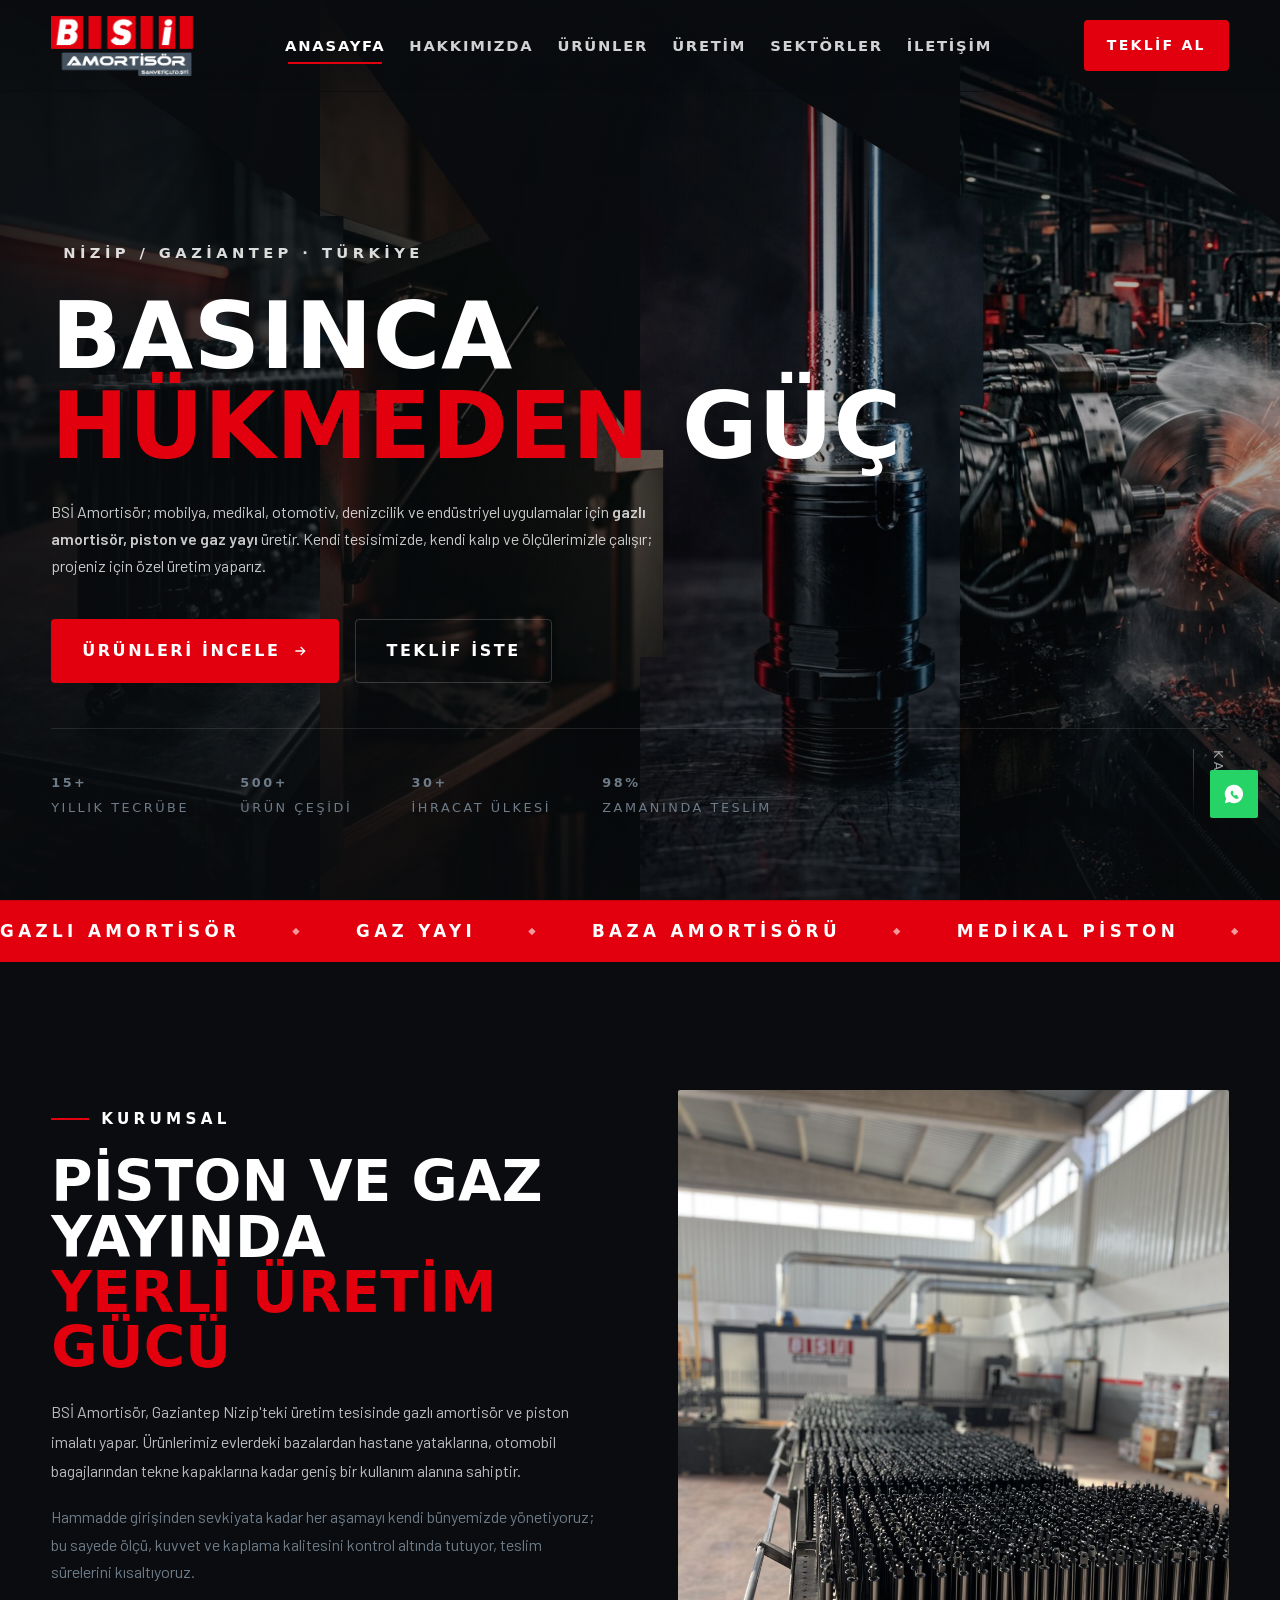
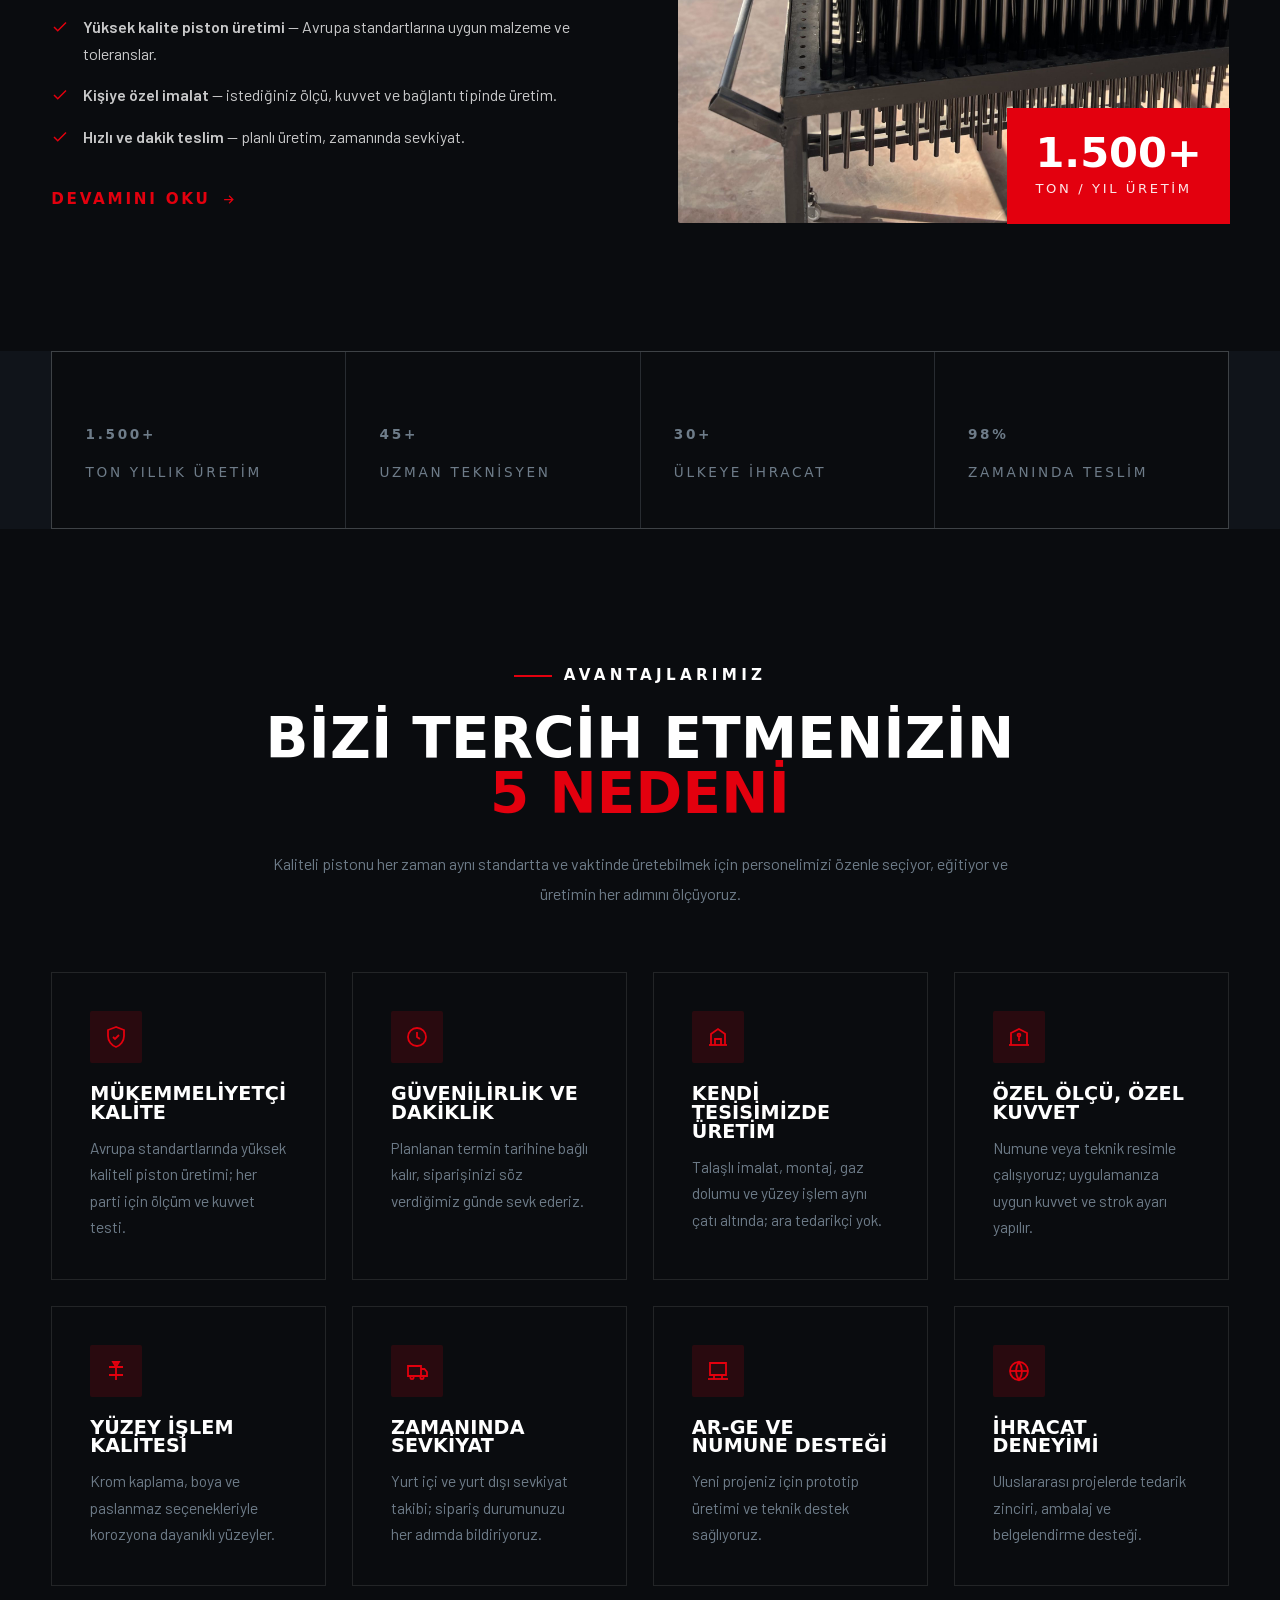
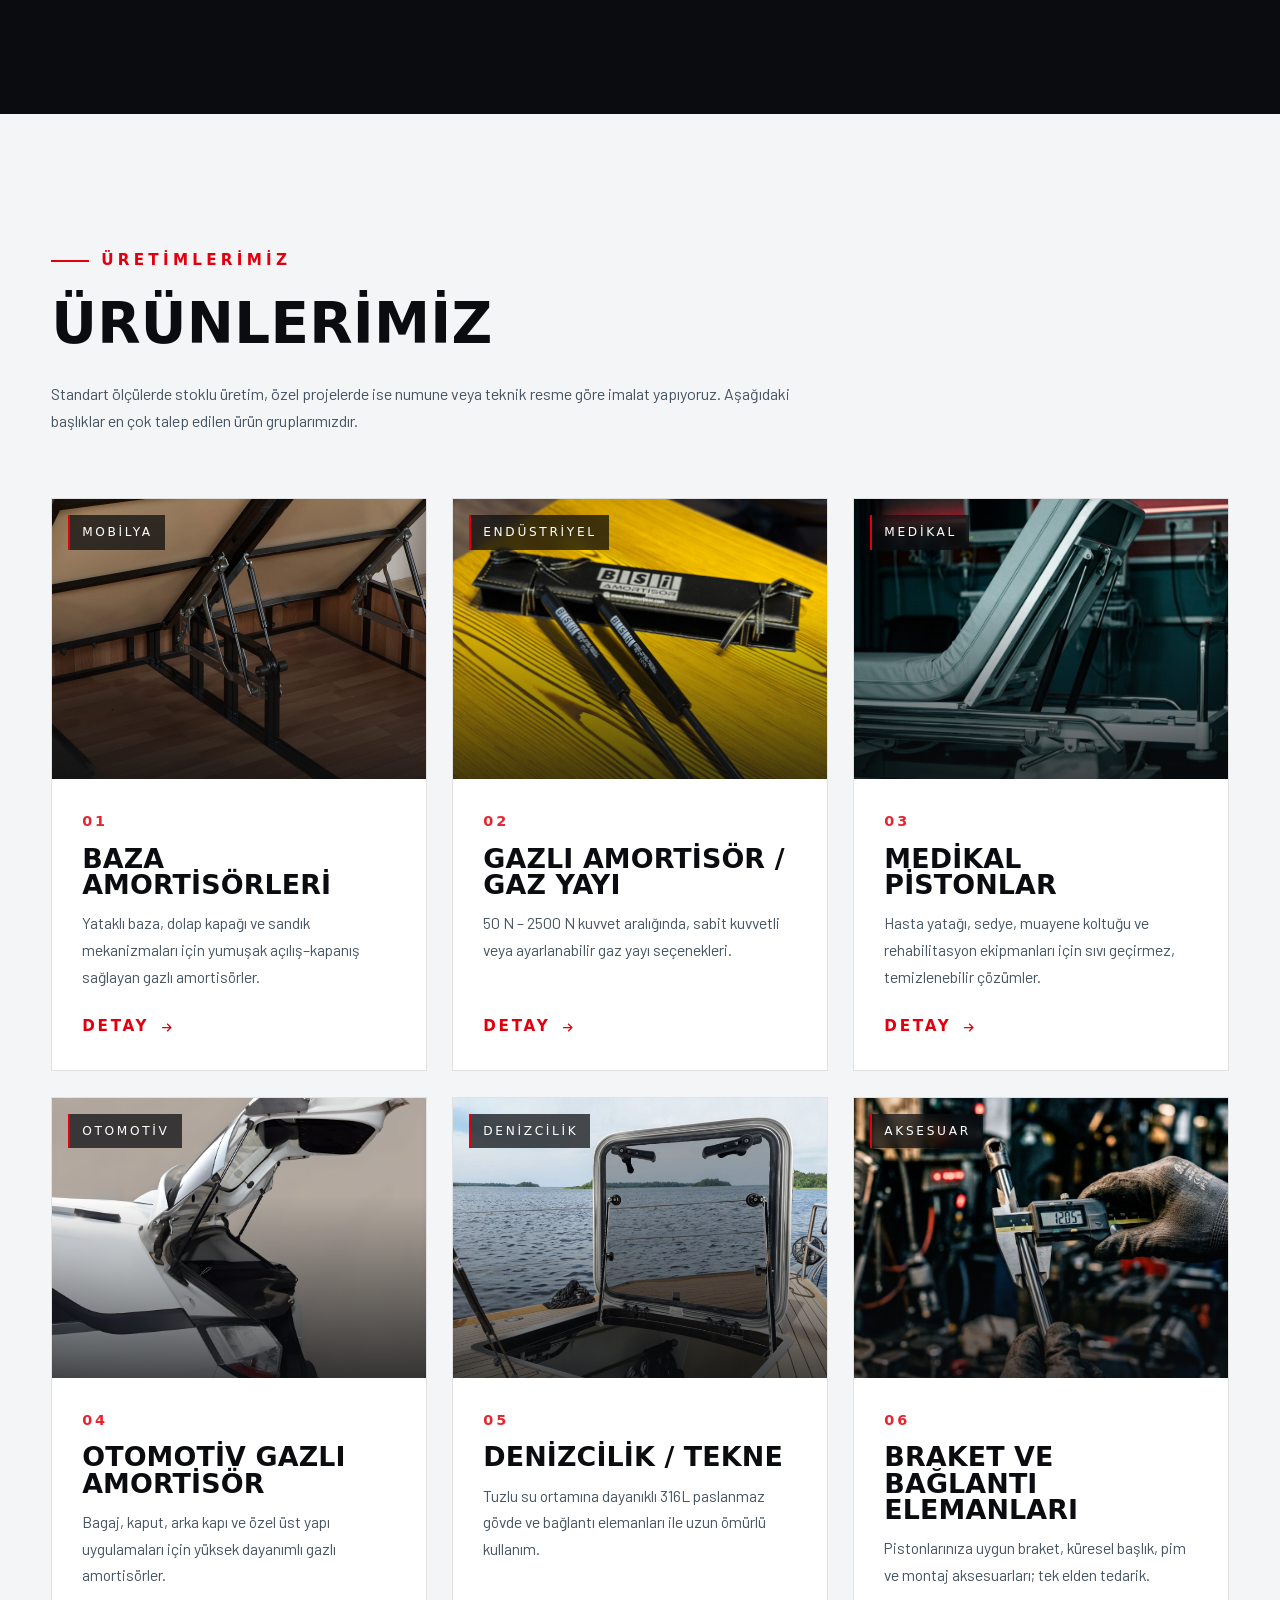
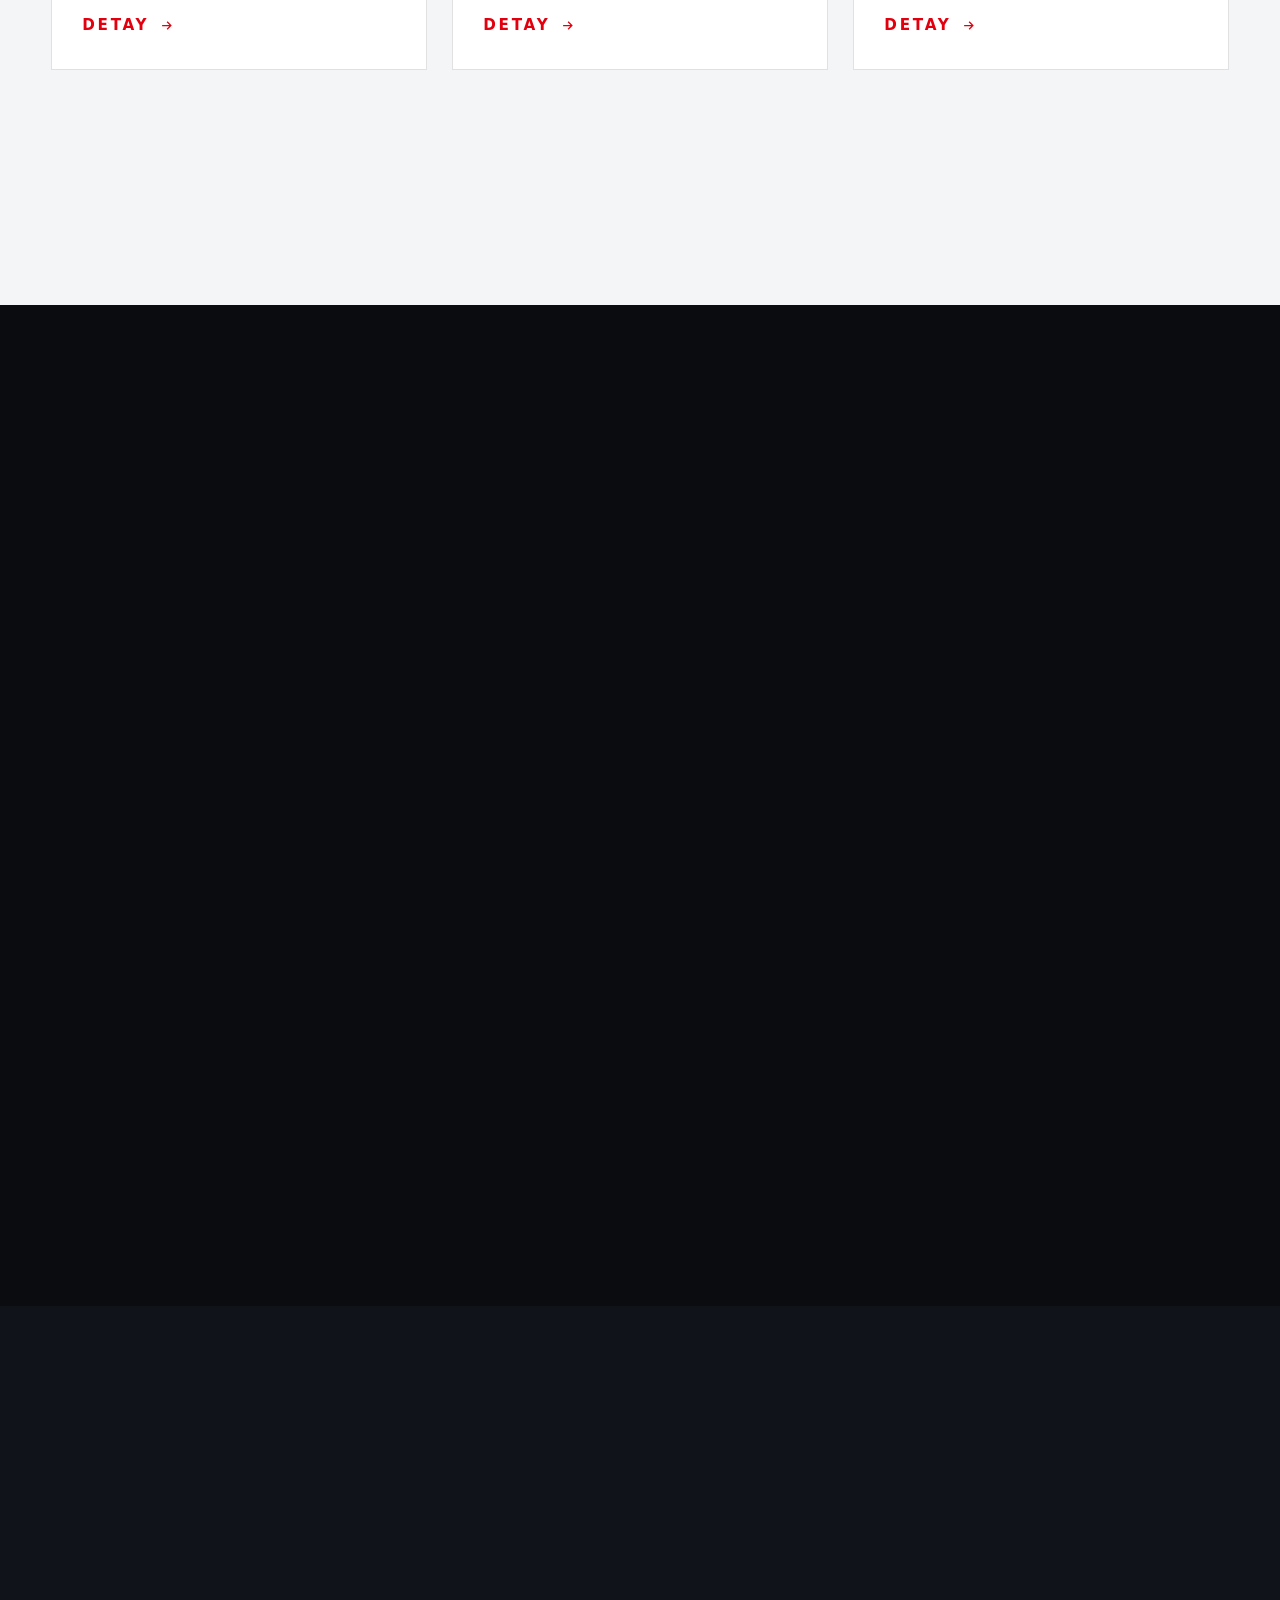
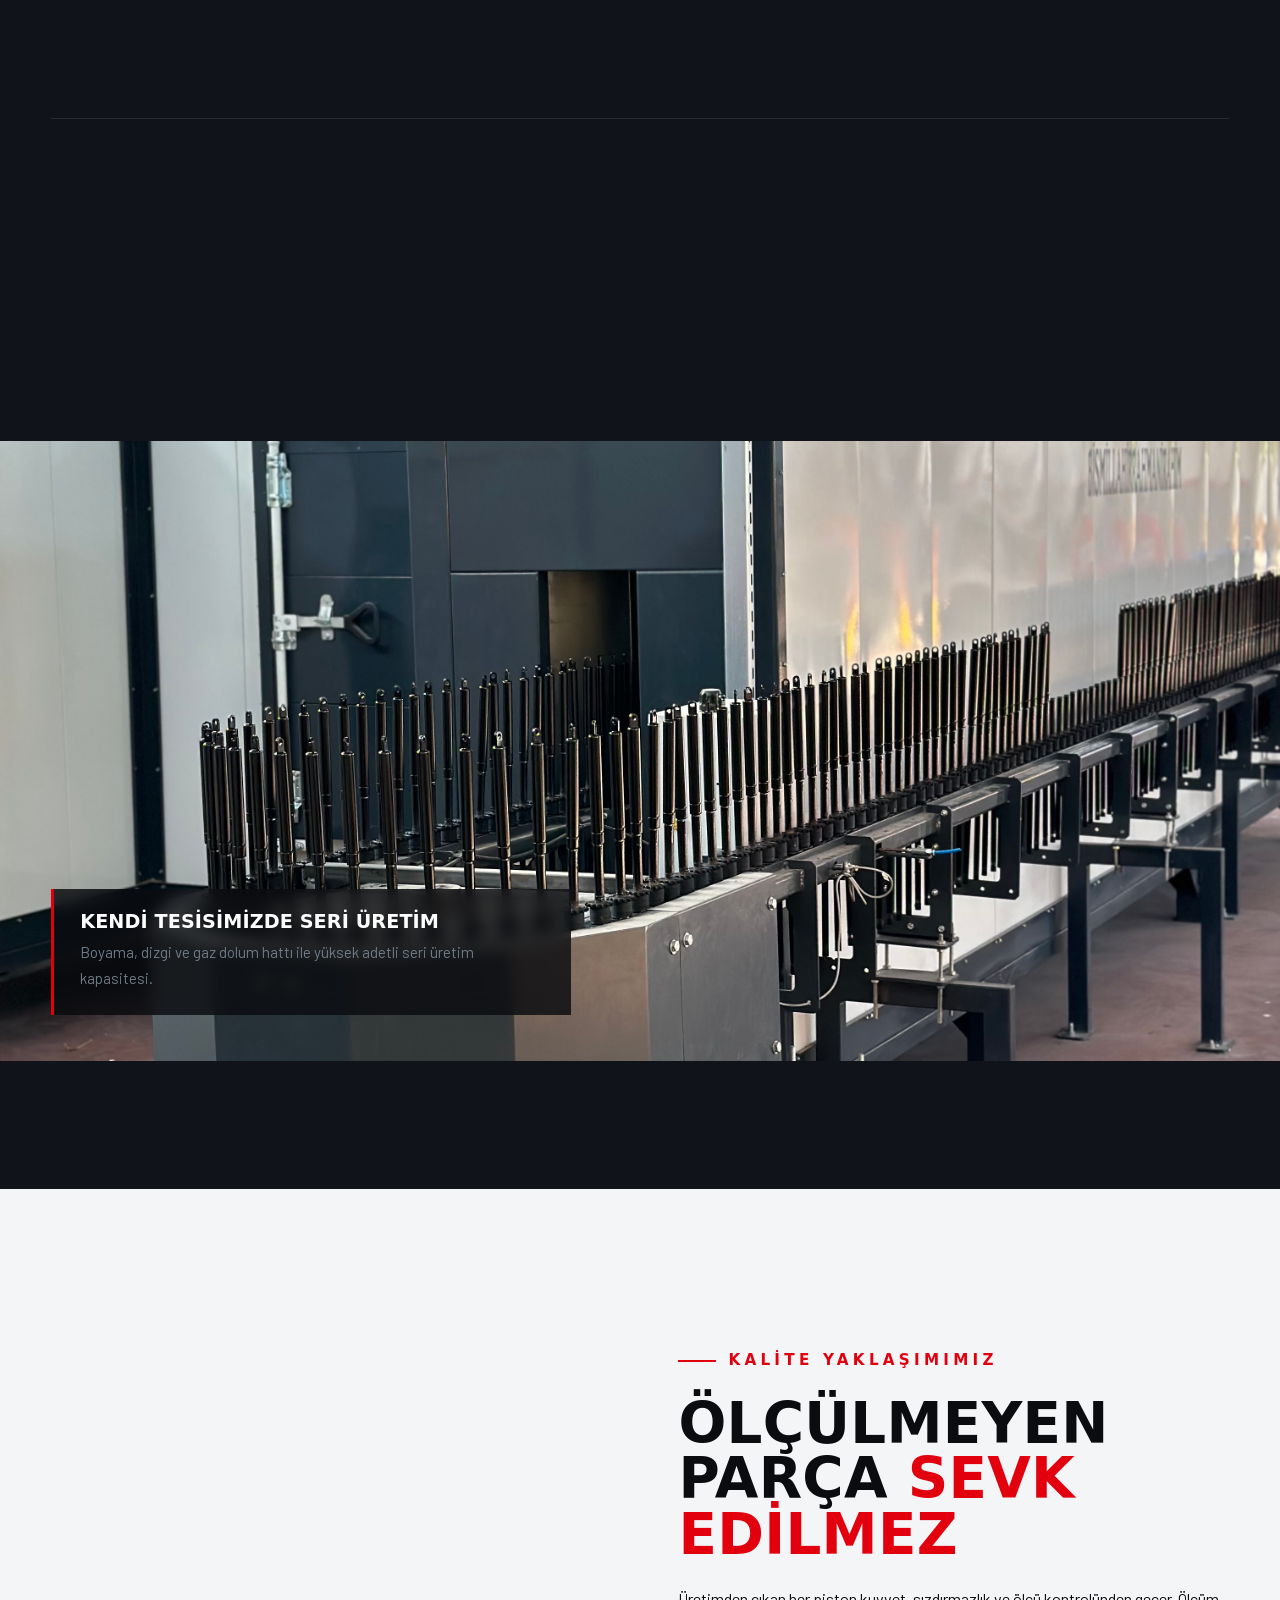
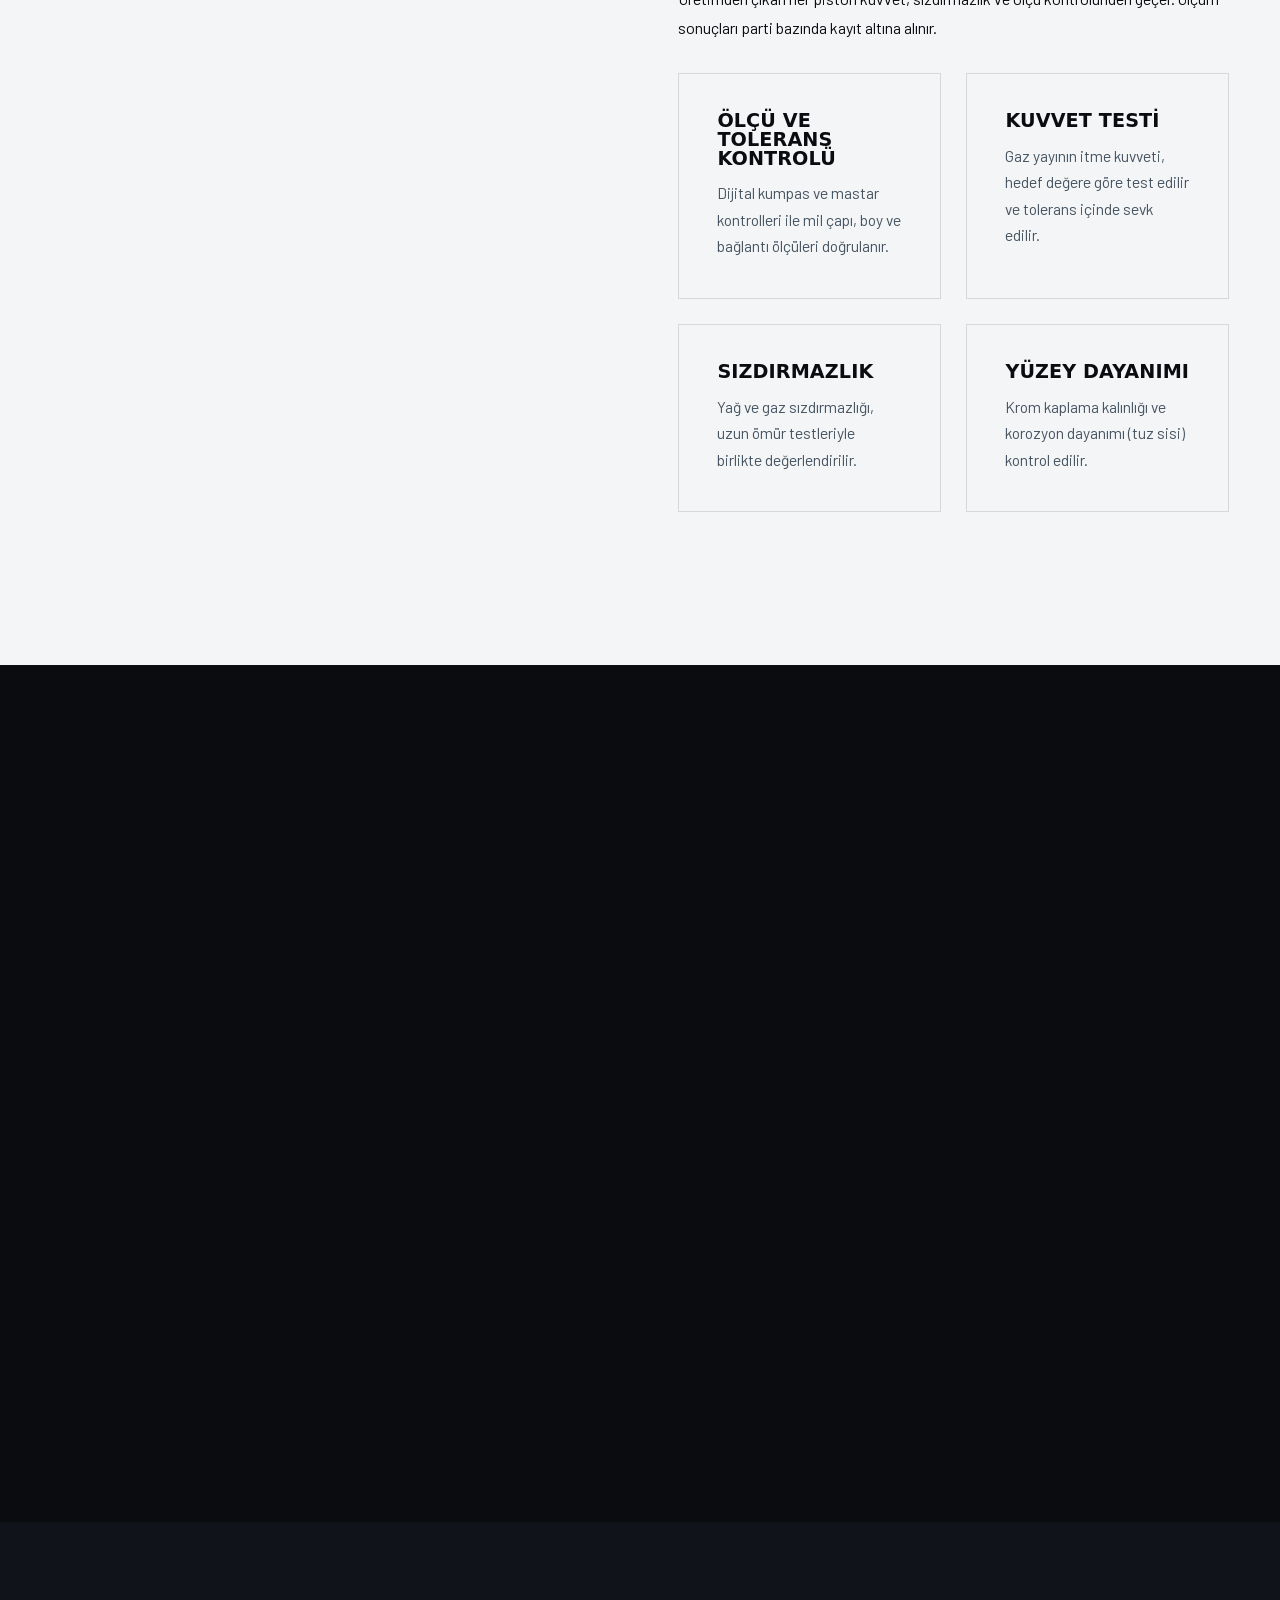
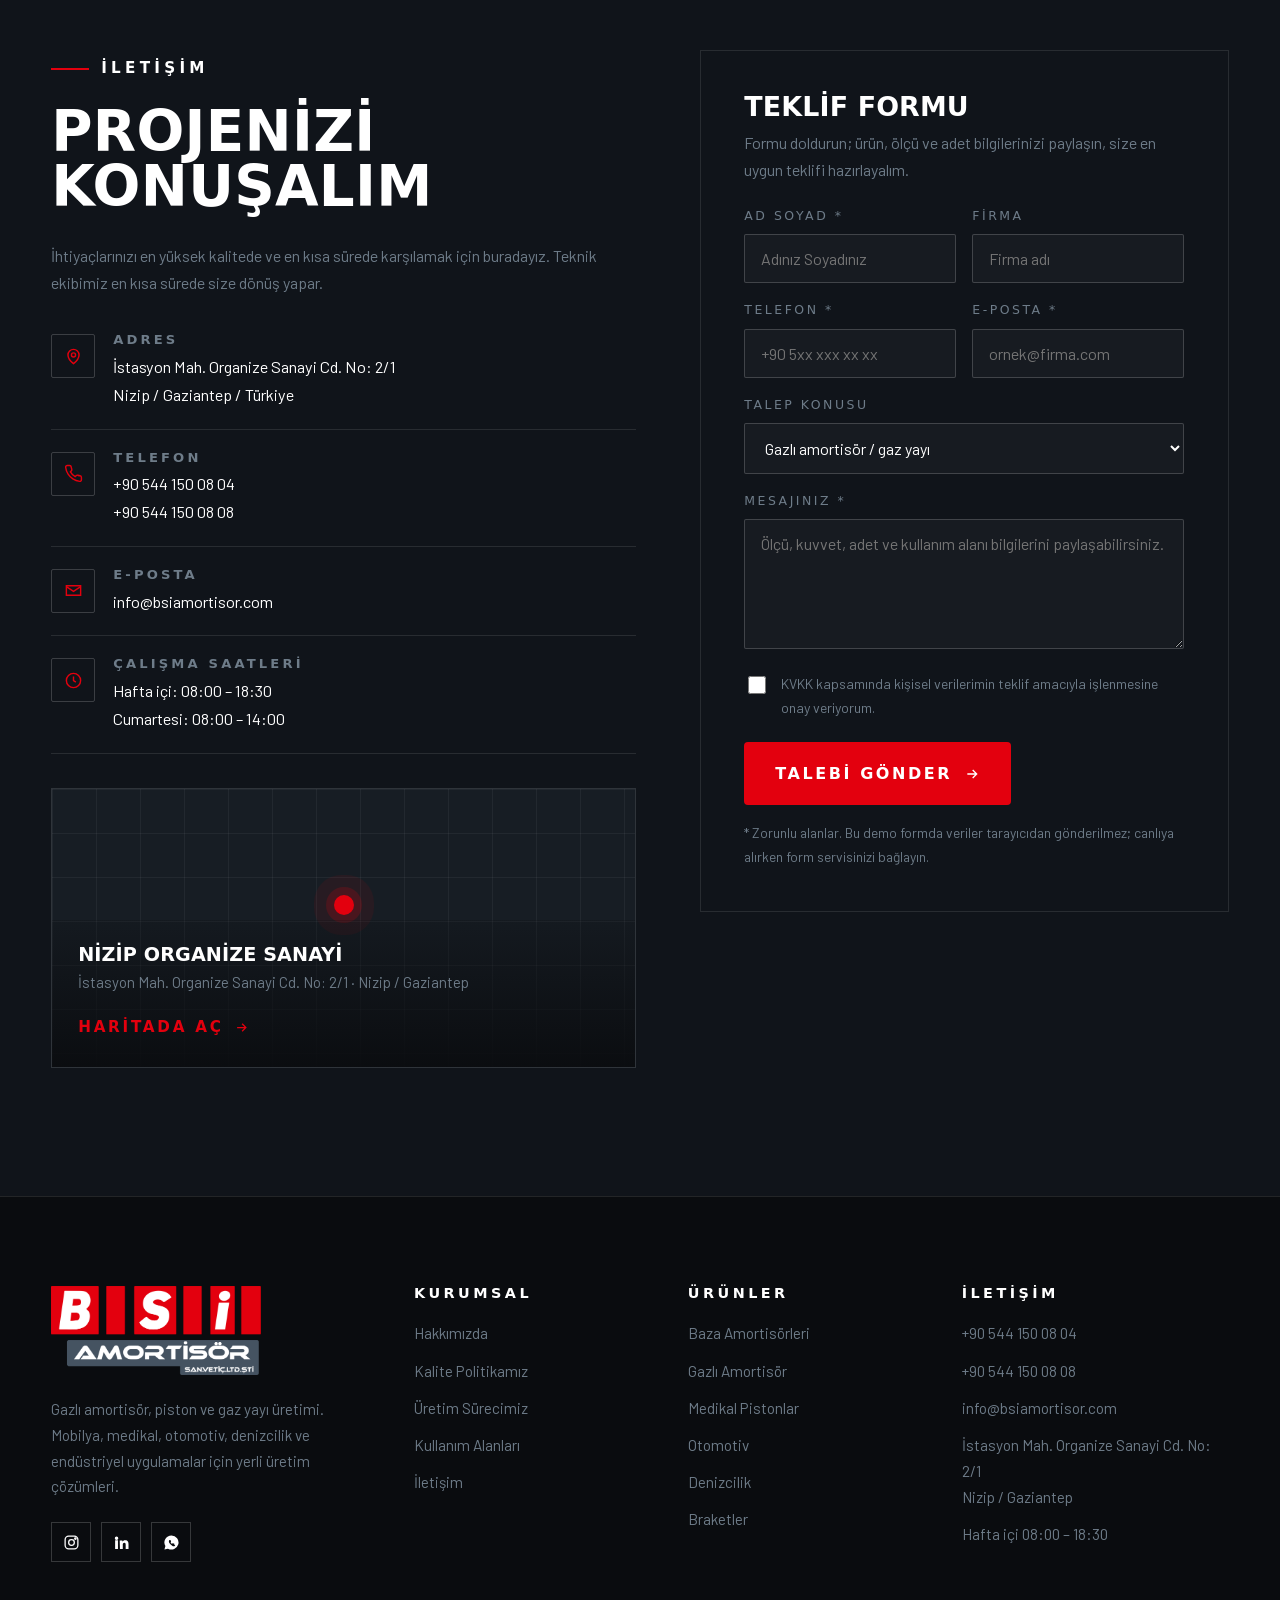
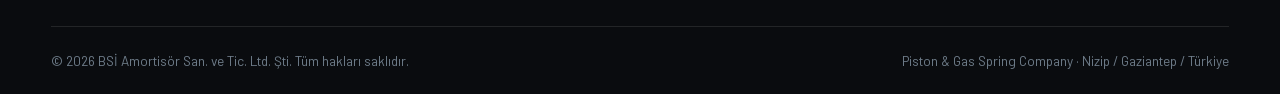
==== commit 06b6f3cc: "Hero profesyonel gorsellere gecis: s1/s2/s3/s5, og:image guncelleme" ====
--- a/index.html
+++ b/index.html
@@ -14,7 +14,7 @@
 <meta property="og:site_name" content="BSİ Amortisör">
 <meta property="og:title" content="BSİ Amortisör | Gazlı Amortisör ve Piston Üretimi">
 <meta property="og:description" content="Mobilya, medikal, otomotiv, denizcilik ve endüstriyel uygulamalar için yüksek kaliteli gazlı amortisör ve piston üretimi.">
-<meta property="og:image" content="assets/resimler/IMG_4552.jpeg">
+<meta property="og:image" content="assets/img/s3.jpg">
 <link rel="icon" type="image/png" href="assets/img/favicon.png">
 <link rel="manifest" href="manifest.webmanifest">
 <link rel="apple-touch-icon" href="assets/img/favicon.png">
@@ -26,7 +26,7 @@
   "@type": "LocalBusiness",
   "name": "BSİ Amortisör San. ve Tic. Ltd. Şti.",
   "description": "Gazlı amortisör, piston, gaz yayı ve baza amortisörü üretimi.",
-  "image": "assets/resimler/IMG_4552.jpeg",
+  "image": "assets/img/s3.jpg",
   "telephone": ["+90 544 150 08 04", "+90 544 150 08 08"],
   "email": "info@bsiamortisor.com",
   "url": "https://www.bsiamortisor.com/",
@@ -103,10 +103,10 @@
 <!-- ===================== HERO + PUZZLE ===================== -->
 <section class="hero" id="anasayfa">
   <div class="puzzle" aria-hidden="true">
-    <div class="piece"><img src="assets/resimler/IMG_4552.jpeg" alt="BSİ Amortisör markalı gazlı amortisör" fetchpriority="high"></div>
-    <div class="piece"><img src="assets/resimler/IMG_4827.jpeg" alt="Boyama sonrası üretim bandında dizili amortisörler" fetchpriority="high"></div>
-    <div class="piece"><img src="assets/resimler/IMG_4891.jpeg" alt="Üretim hattında pres önünde dizili amortisörler" fetchpriority="high"></div>
-    <div class="piece"><img src="assets/resimler/IMG_0427-scaled.jpg.jpeg" alt="BSİ Amortisör üretim tesisi genel görünüm" fetchpriority="high"></div>
+    <div class="piece"><img src="assets/img/s3.jpg" alt="Tezgahta sıralı siyah gazlı amortisörler — profesyonel ürün çekimi" fetchpriority="high"></div>
+    <div class="piece"><img src="assets/img/s5.jpg" alt="Dolap kapağında gazlı amortisör uygulaması" fetchpriority="high"></div>
+    <div class="piece"><img src="assets/img/s1.jpg" alt="Krom milli piston detayı — stüdyo çekimi" fetchpriority="high"></div>
+    <div class="piece"><img src="assets/img/s2.jpg" alt="Talaşlı imalatta CNC torna tezgahı" fetchpriority="high"></div>
     <div class="puzzle__veil"></div>
   </div>
 
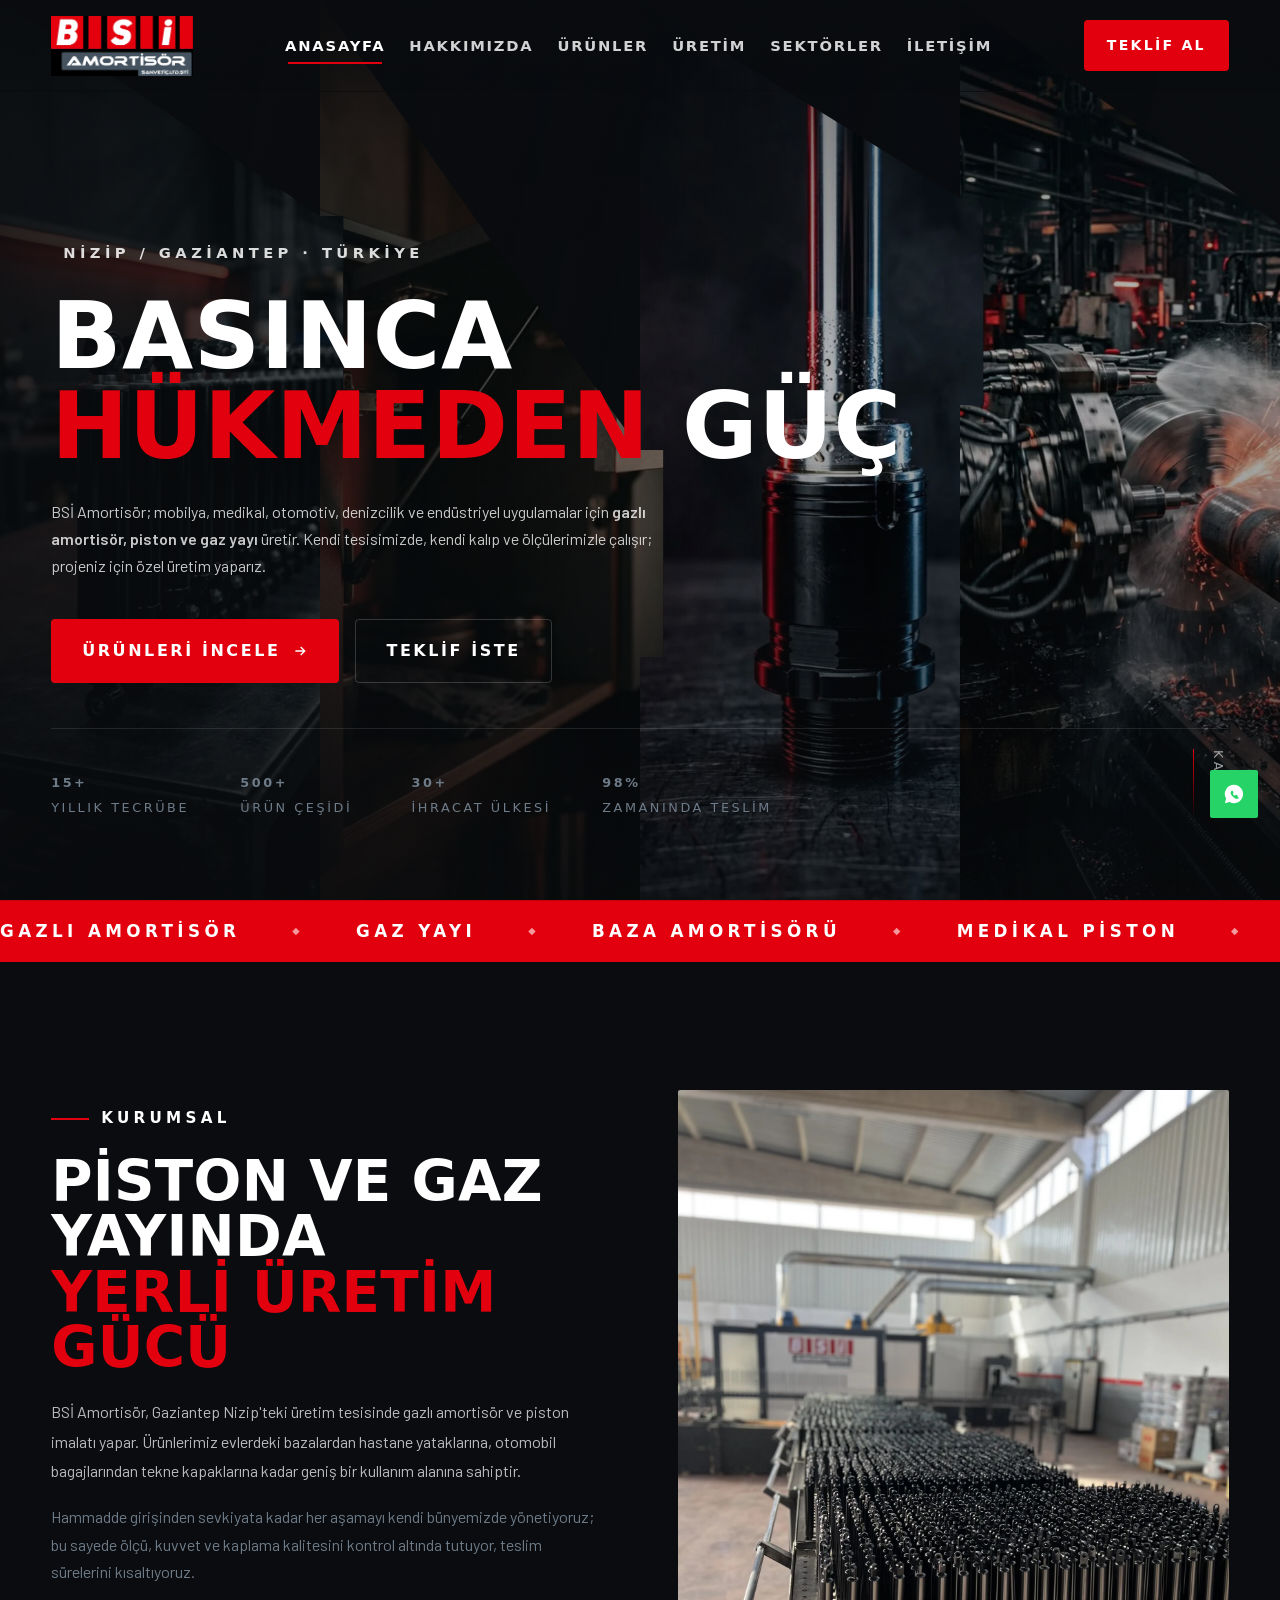
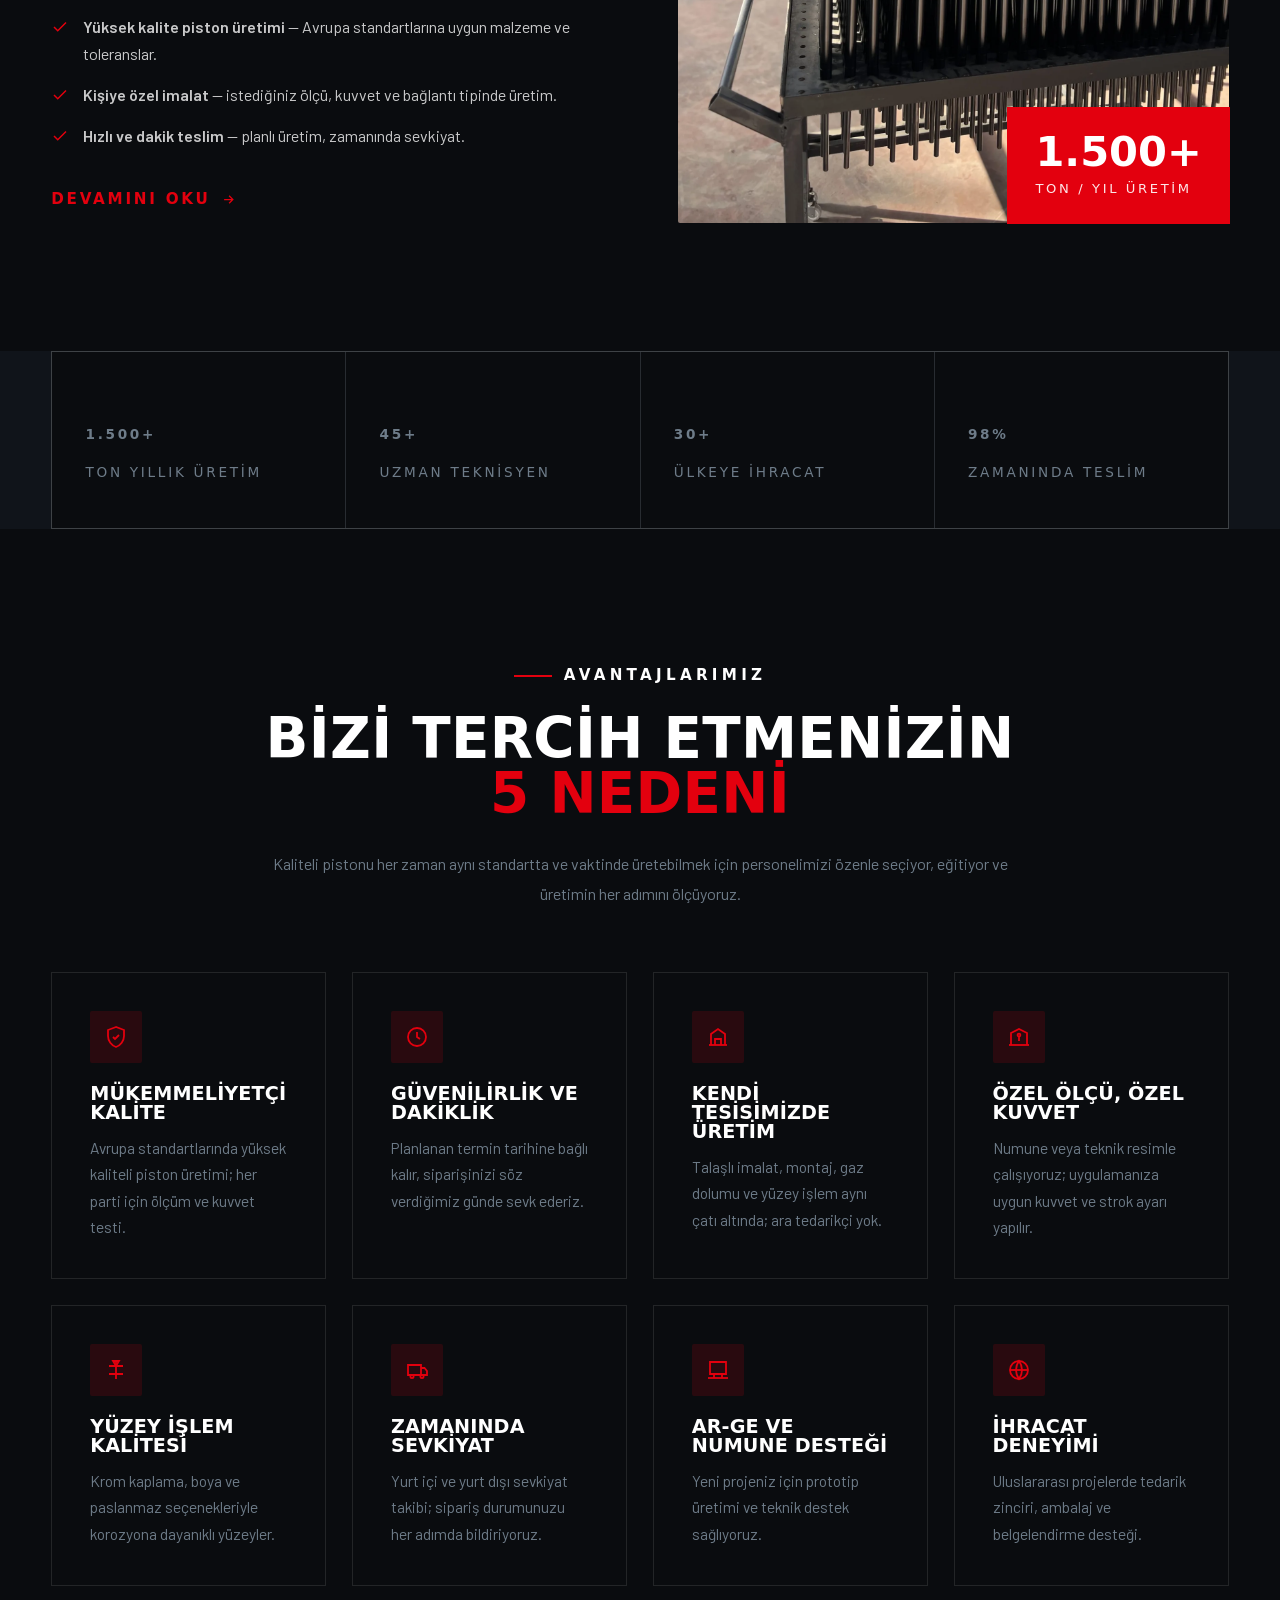
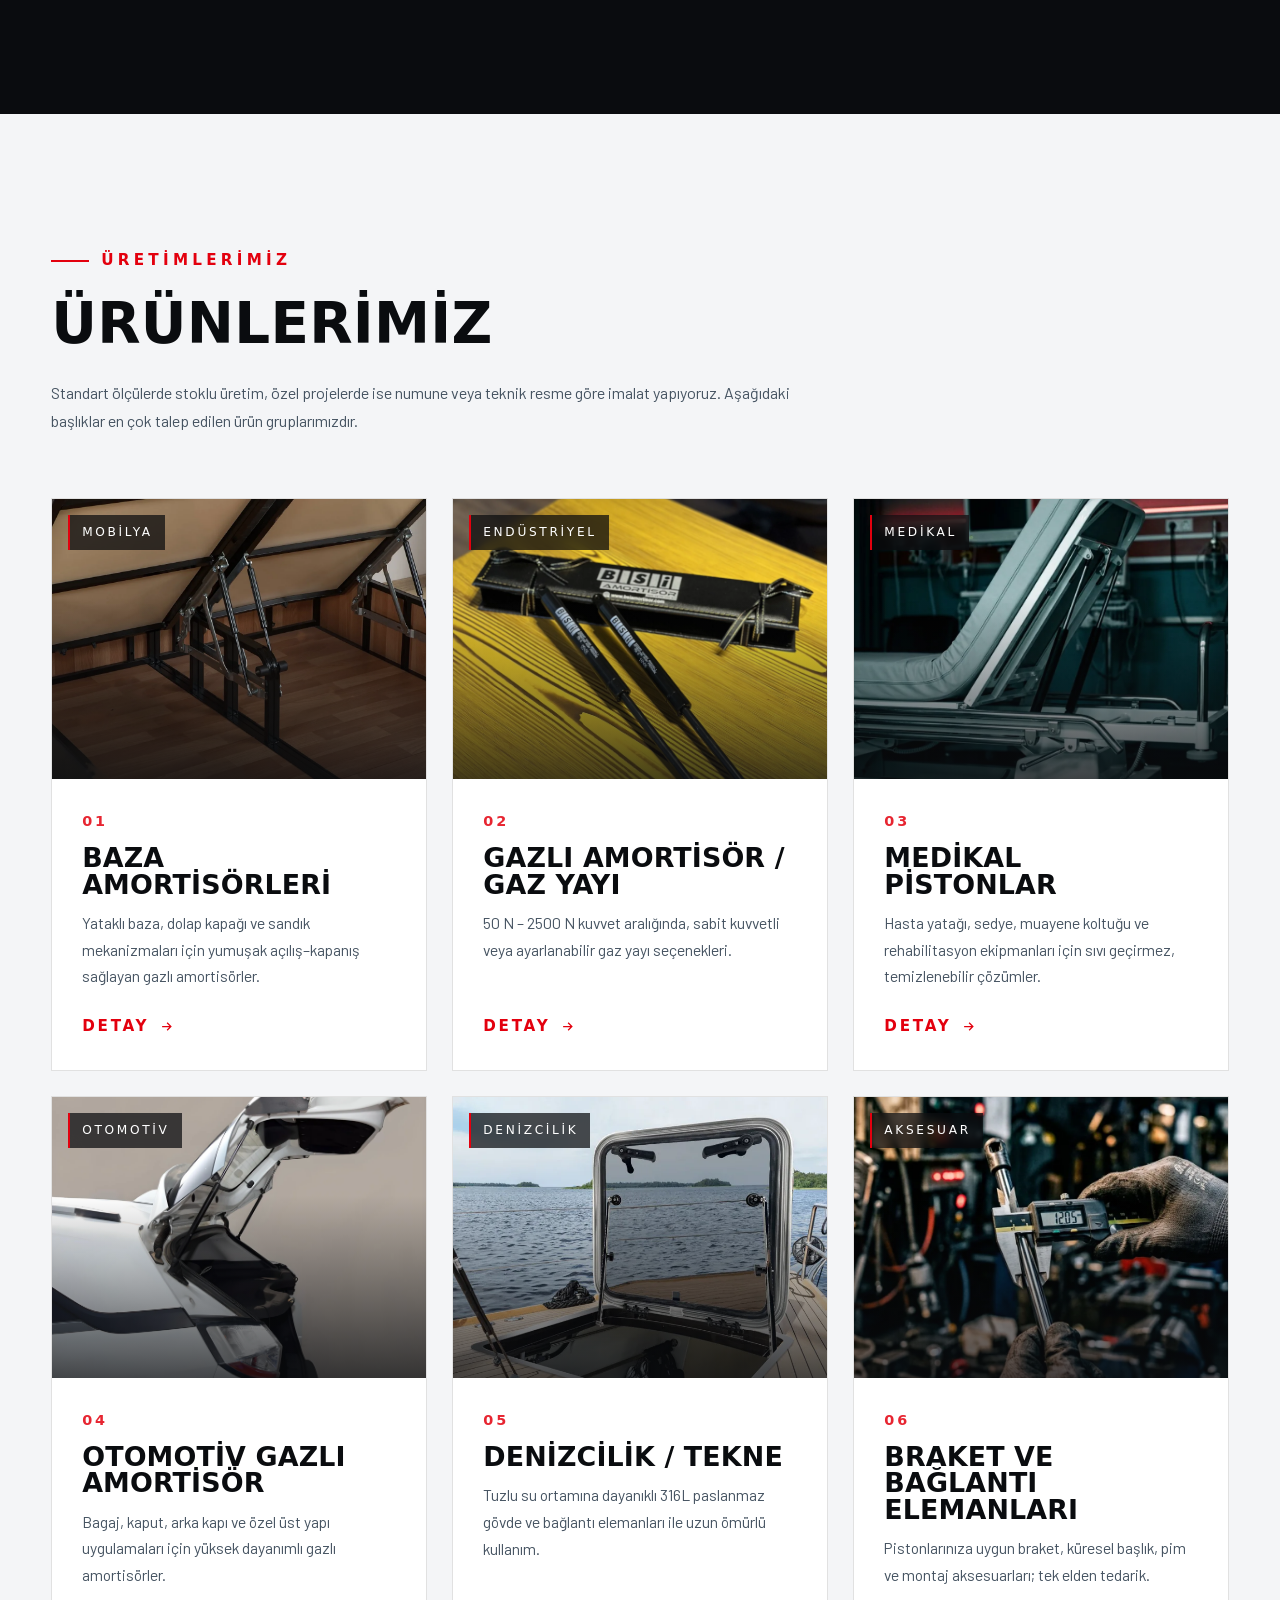
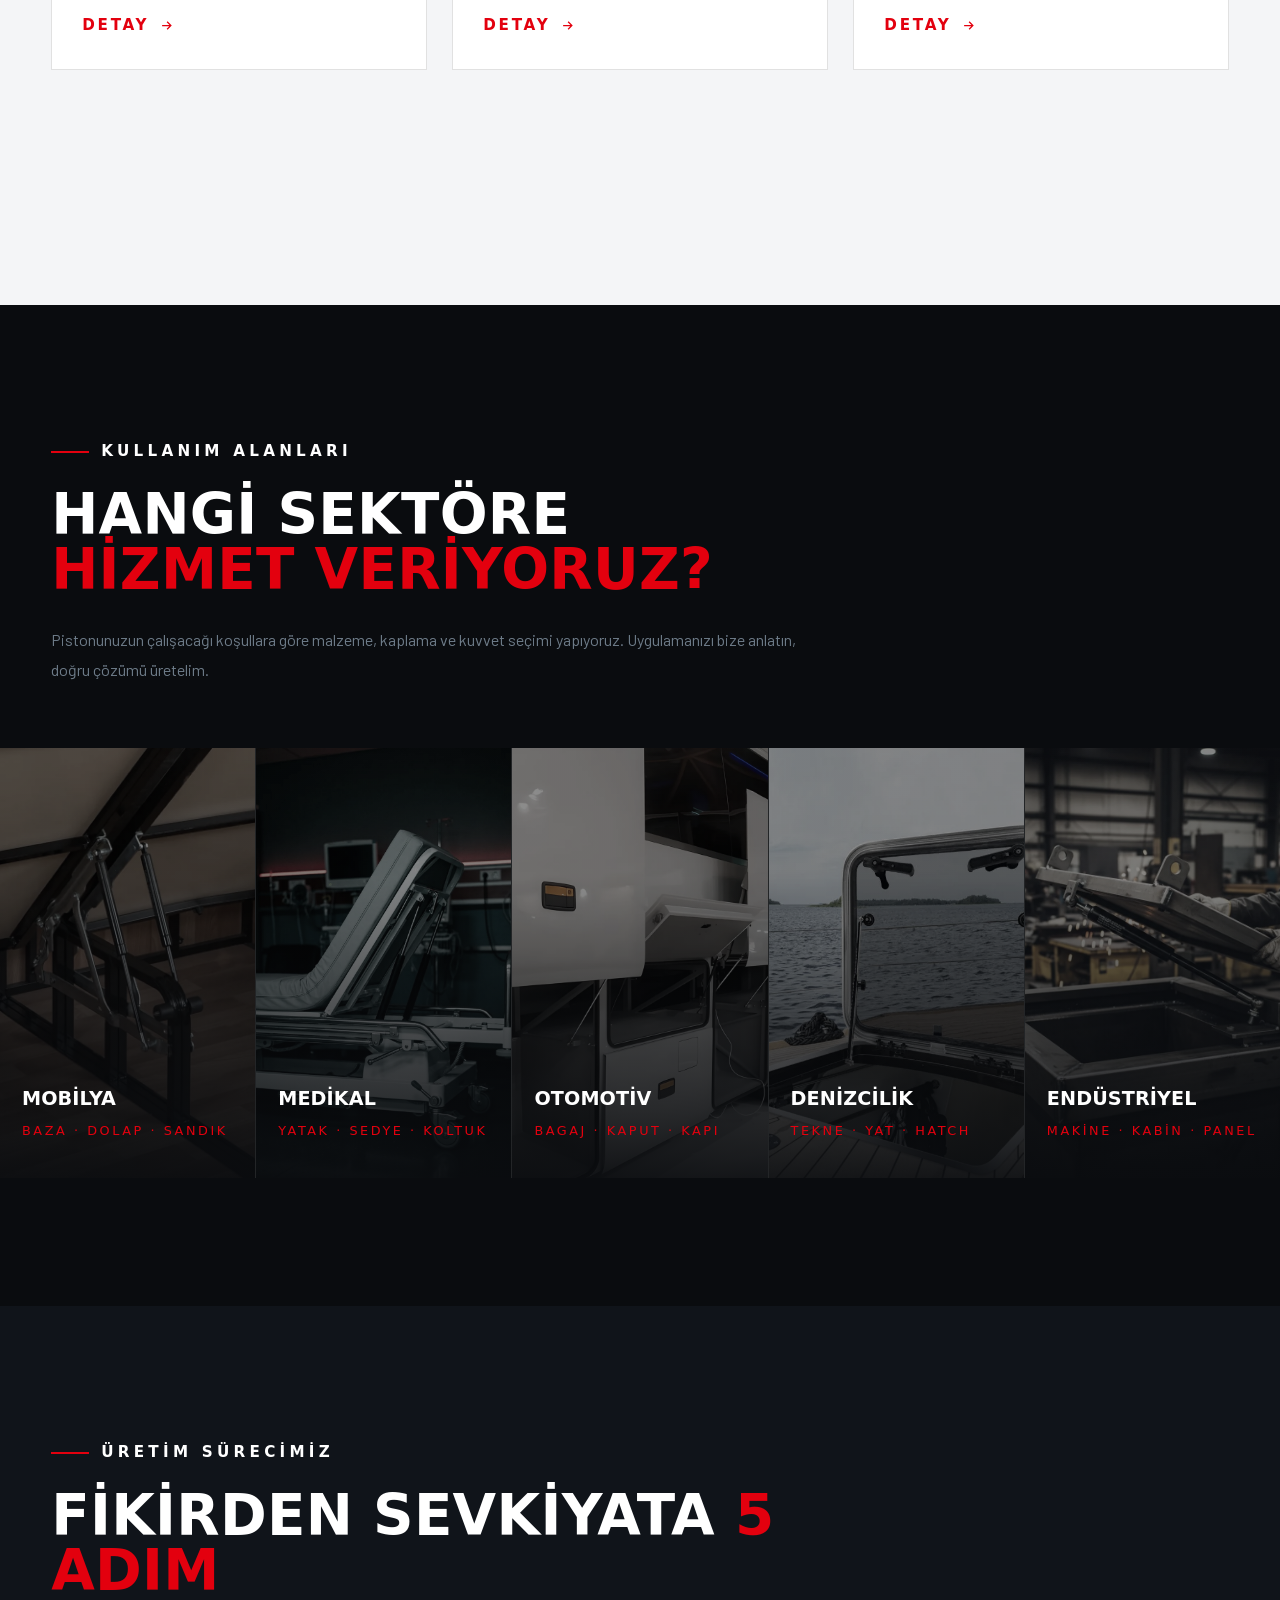
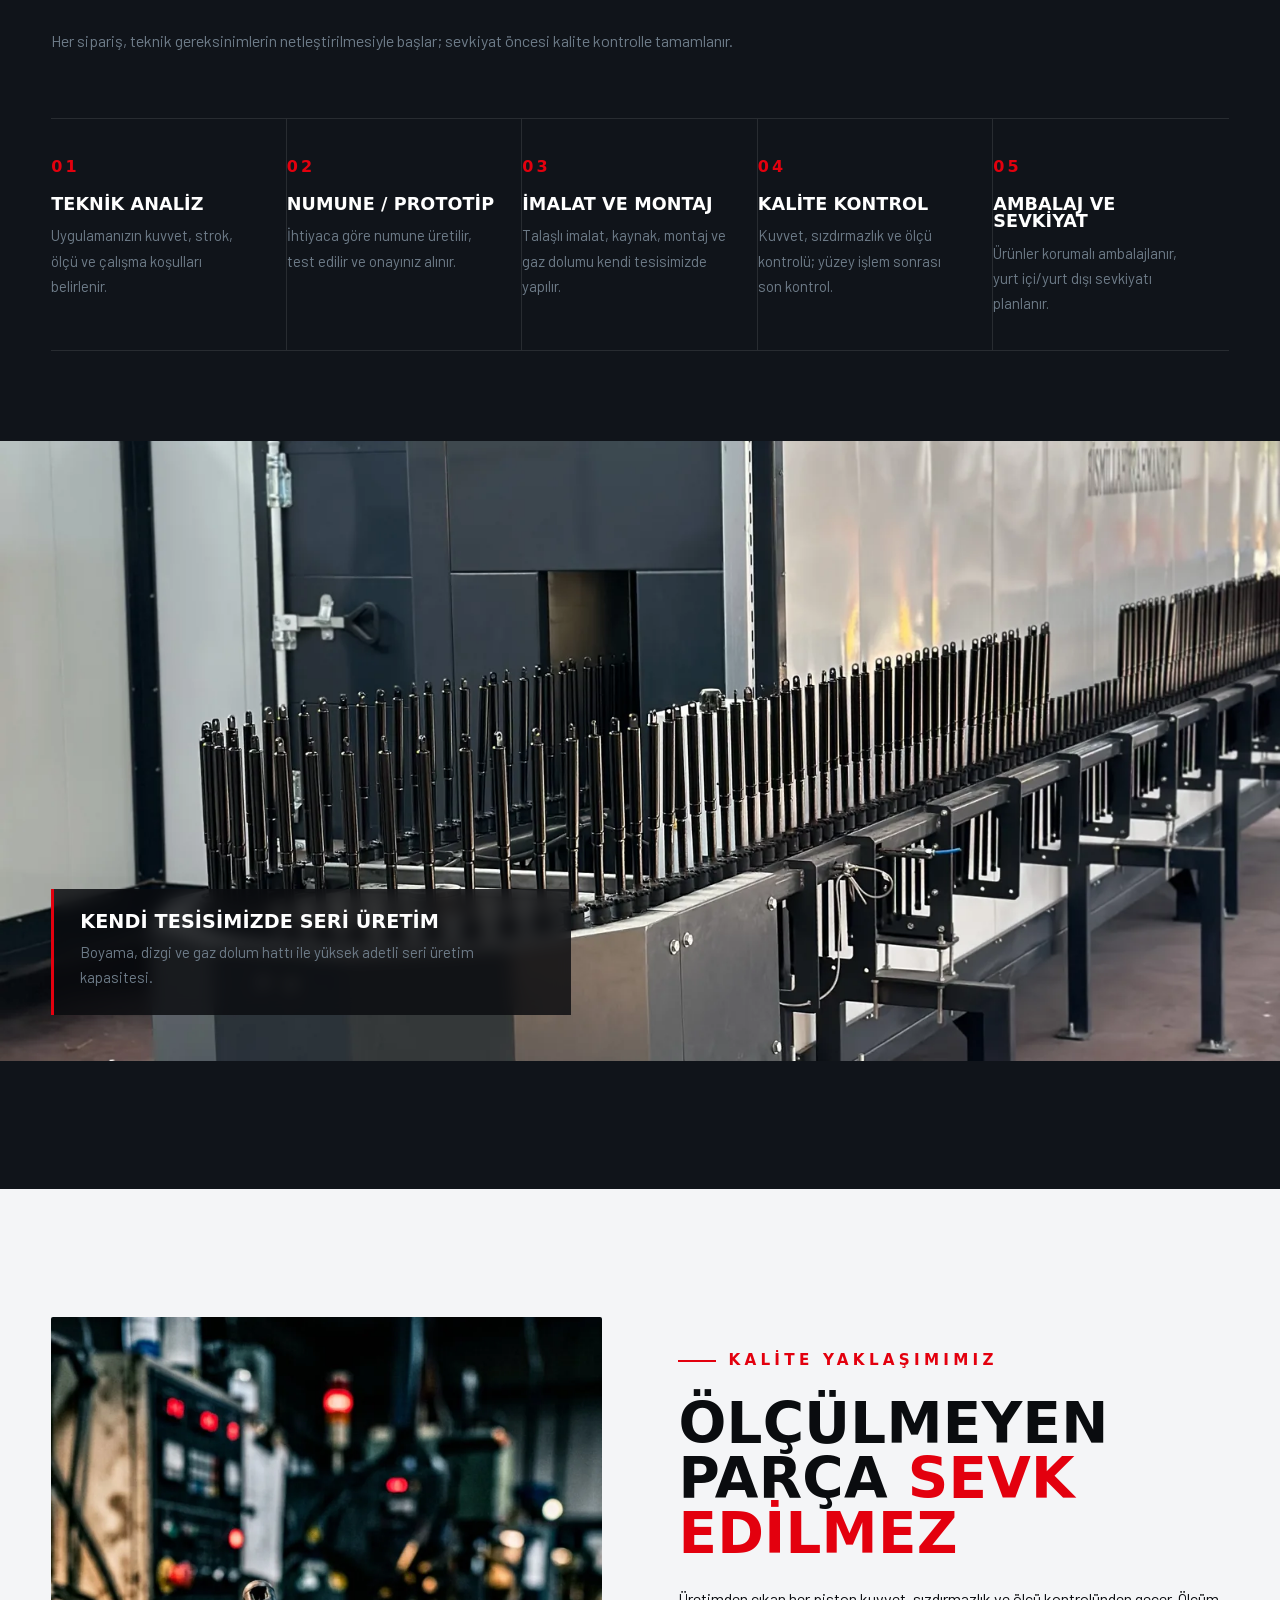
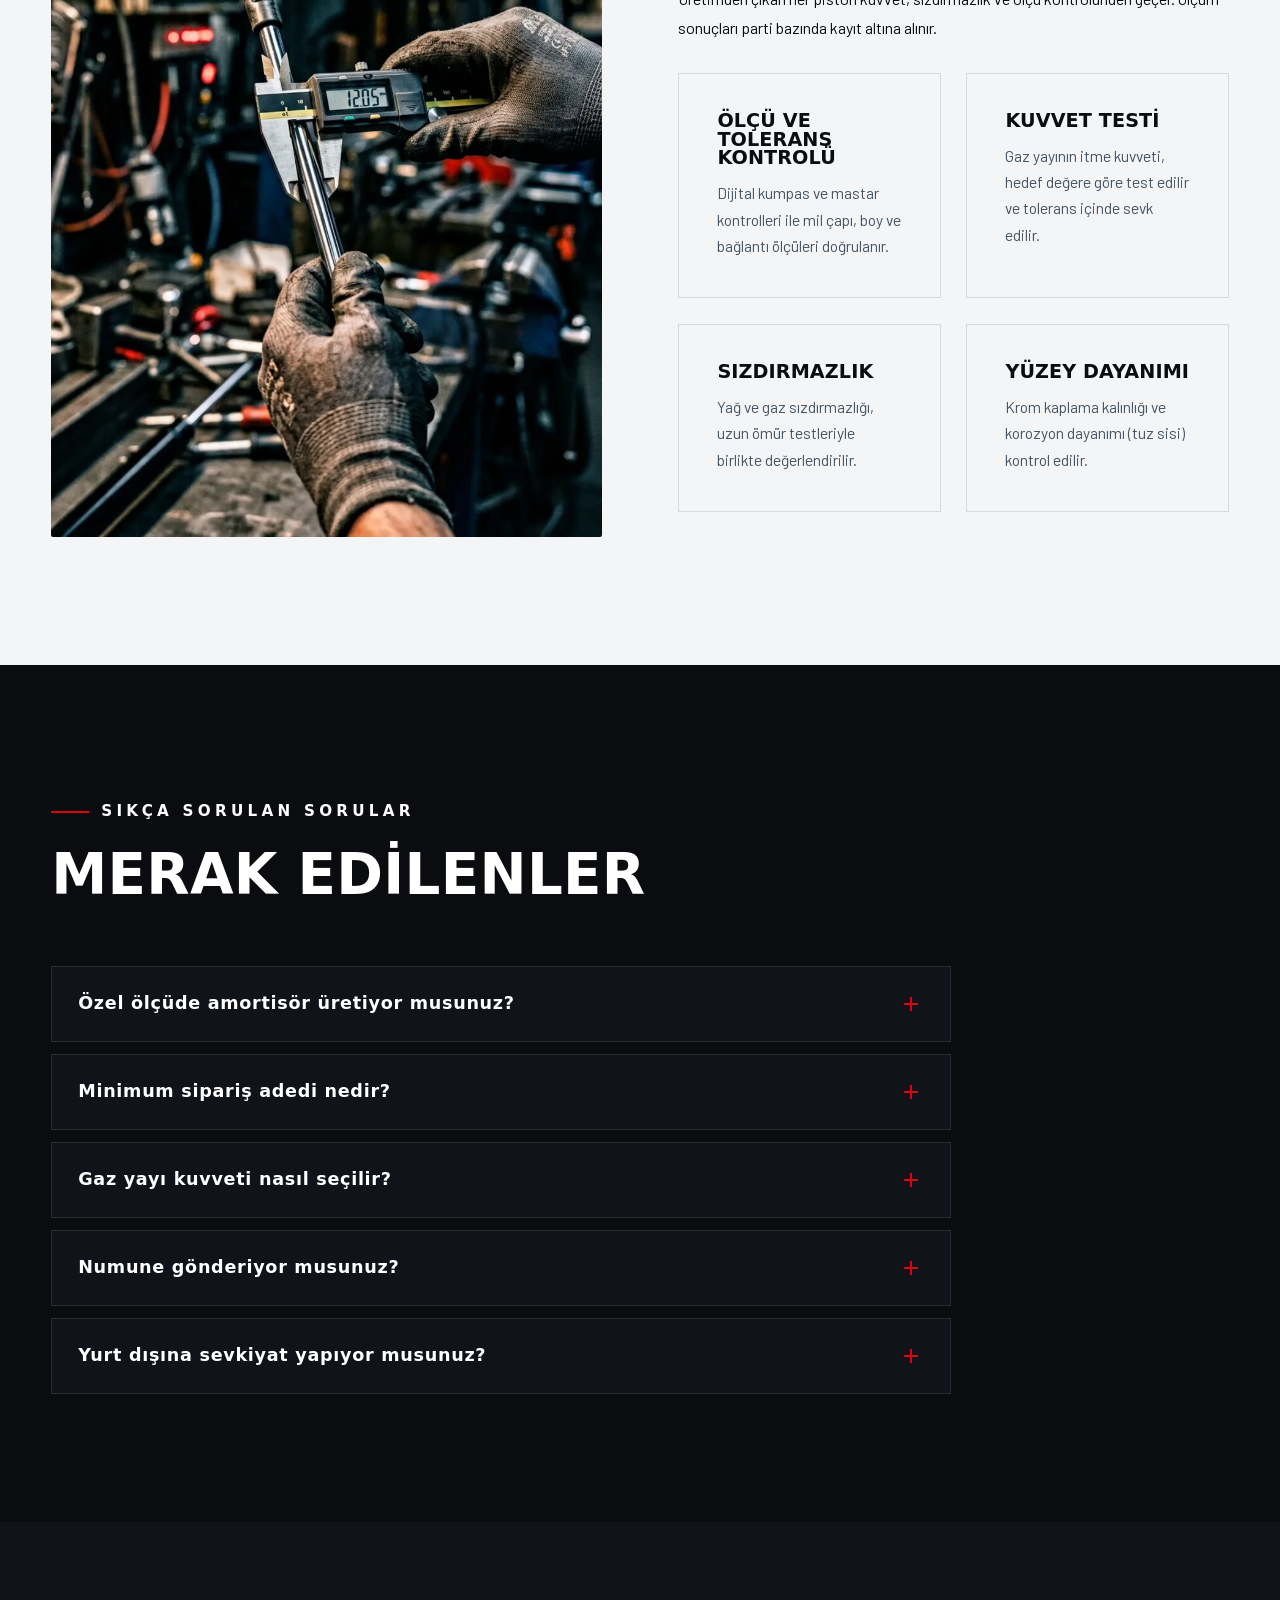
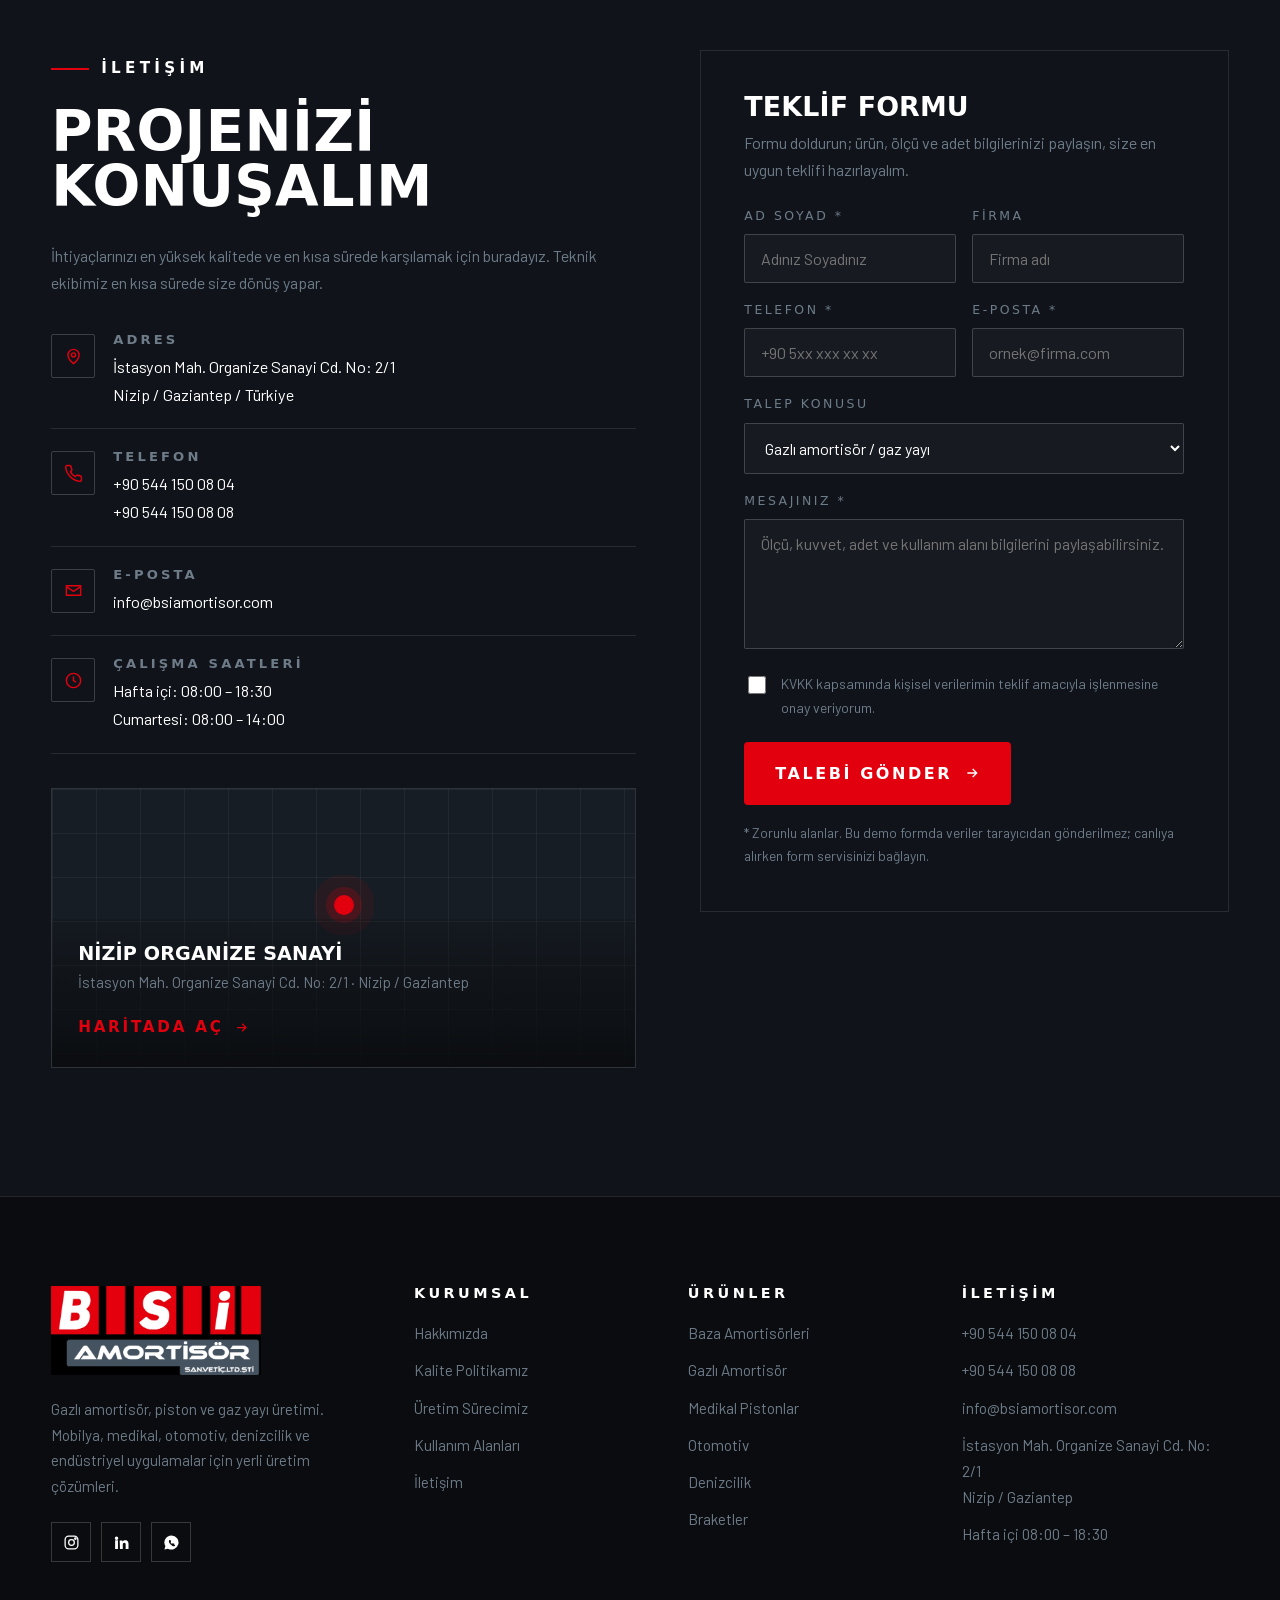
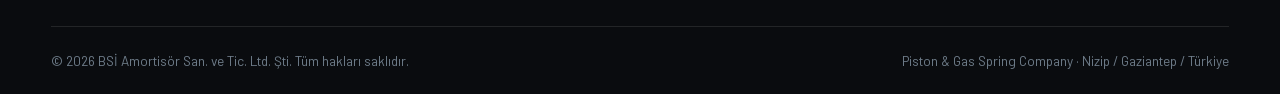
==== commit 2fddf6b9: "Performans/guvenlik: WebP gorseller (10.3MB -> 1.7MB), kalici onbellek, hero kilitlenme korumasi, on" ====
--- a/index.html
+++ b/index.html
@@ -52,7 +52,7 @@
 
 <!-- ===================== ÖN YÜKLEYİCİ ===================== -->
 <div class="preloader" aria-hidden="true">
-  <img class="preloader__logo" src="assets/img/logo.png" alt="BSİ Amortisör">
+  <img class="preloader__logo" src="assets/img/logo.webp" alt="BSİ Amortisör">
   <div class="preloader__bar"><i></i></div>
   <span class="preloader__txt">Yükleniyor</span>
 </div>
@@ -61,7 +61,7 @@
 <header class="header">
   <div class="container">
     <a class="header__logo" href="index.html" aria-label="BSİ Amortisör ana sayfa">
-      <img src="assets/img/logo.png" alt="BSİ Amortisör logo">
+      <img src="assets/img/logo.webp" alt="BSİ Amortisör logo">
     </a>
 
     <nav class="nav" aria-label="Ana menü">
@@ -103,10 +103,10 @@
 <!-- ===================== HERO + PUZZLE ===================== -->
 <section class="hero" id="anasayfa">
   <div class="puzzle" aria-hidden="true">
-    <div class="piece"><img src="assets/img/s3.jpg" alt="Tezgahta sıralı siyah gazlı amortisörler — profesyonel ürün çekimi" fetchpriority="high"></div>
-    <div class="piece"><img src="assets/img/s5.jpg" alt="Dolap kapağında gazlı amortisör uygulaması" fetchpriority="high"></div>
-    <div class="piece"><img src="assets/img/s1.jpg" alt="Krom milli piston detayı — stüdyo çekimi" fetchpriority="high"></div>
-    <div class="piece"><img src="assets/img/s2.jpg" alt="Talaşlı imalatta CNC torna tezgahı" fetchpriority="high"></div>
+    <div class="piece"><img src="assets/img/s3.webp" alt="Tezgahta sıralı siyah gazlı amortisörler — profesyonel ürün çekimi" fetchpriority="high"></div>
+    <div class="piece"><img src="assets/img/s5.webp" alt="Dolap kapağında gazlı amortisör uygulaması" fetchpriority="high"></div>
+    <div class="piece"><img src="assets/img/s1.webp" alt="Krom milli piston detayı — stüdyo çekimi" fetchpriority="high"></div>
+    <div class="piece"><img src="assets/img/s2.webp" alt="Talaşlı imalatta CNC torna tezgahı" fetchpriority="high"></div>
     <div class="puzzle__veil"></div>
   </div>
 
@@ -172,7 +172,7 @@
     </div>
 
     <div class="split__media" data-reveal="right">
-      <img src="assets/resimler/IMG_0427-scaled.jpg.jpeg" alt="BSİ tesisinde boyama hattı önünde dizili gazlı amortisörler" loading="lazy">
+      <img src="assets/resimler/IMG_0427-scaled.jpg.webp" alt="BSİ tesisinde boyama hattı önünde dizili gazlı amortisörler" loading="lazy">
       <div class="split__badge">
         <b data-count="1500" data-suffix="+">0</b>
         <span>Ton / yıl üretim</span>
@@ -263,7 +263,7 @@
 
     <div class="grid-3" data-stagger="80">
       <article class="card" data-reveal>
-        <div class="card__media"><span class="card__tag">Mobilya</span><img src="assets/resimler/baza-piston.jpeg" alt="Baza mekanizmasına monteli gazlı amortisörler" loading="lazy"></div>
+        <div class="card__media"><span class="card__tag">Mobilya</span><img src="assets/resimler/baza-piston.webp" alt="Baza mekanizmasına monteli gazlı amortisörler" loading="lazy"></div>
         <div class="card__body">
           <span class="card__no">01</span>
           <h3>Baza Amortisörleri</h3>
@@ -273,7 +273,7 @@
       </article>
 
       <article class="card" data-reveal>
-        <div class="card__media"><span class="card__tag">Endüstriyel</span><img src="assets/resimler/IMG_4552.jpeg" alt="BSİ markalı gazlı amortisörler" loading="lazy"></div>
+        <div class="card__media"><span class="card__tag">Endüstriyel</span><img src="assets/resimler/IMG_4552.webp" alt="BSİ markalı gazlı amortisörler" loading="lazy"></div>
         <div class="card__body">
           <span class="card__no">02</span>
           <h3>Gazlı Amortisör / Gaz Yayı</h3>
@@ -283,7 +283,7 @@
       </article>
 
       <article class="card" data-reveal>
-        <div class="card__media"><span class="card__tag">Medikal</span><img src="assets/img/s6.jpg" alt="Hastane yatağı pistonu" loading="lazy"></div>
+        <div class="card__media"><span class="card__tag">Medikal</span><img src="assets/img/s6.webp" alt="Hastane yatağı pistonu" loading="lazy"></div>
         <div class="card__body">
           <span class="card__no">03</span>
           <h3>Medikal Pistonlar</h3>
@@ -293,7 +293,7 @@
       </article>
 
       <article class="card" data-reveal>
-        <div class="card__media"><span class="card__tag">Otomotiv</span><img src="assets/resimler/hafif-arac.jpg.jpeg" alt="Hafif araç bagaj kapağında gazlı amortisör uygulaması" loading="lazy"></div>
+        <div class="card__media"><span class="card__tag">Otomotiv</span><img src="assets/resimler/hafif-arac.jpg.webp" alt="Hafif araç bagaj kapağında gazlı amortisör uygulaması" loading="lazy"></div>
         <div class="card__body">
           <span class="card__no">04</span>
           <h3>Otomotiv Gazlı Amortisör</h3>
@@ -303,7 +303,7 @@
       </article>
 
       <article class="card" data-reveal>
-        <div class="card__media"><span class="card__tag">Denizcilik</span><img src="assets/resimler/tekne-piston.png" alt="Tekne güverte kapağında paslanmaz gazlı amortisör" loading="lazy"></div>
+        <div class="card__media"><span class="card__tag">Denizcilik</span><img src="assets/resimler/tekne-piston.webp" alt="Tekne güverte kapağında paslanmaz gazlı amortisör" loading="lazy"></div>
         <div class="card__body">
           <span class="card__no">05</span>
           <h3>Denizcilik / Tekne</h3>
@@ -313,7 +313,7 @@
       </article>
 
       <article class="card" data-reveal>
-        <div class="card__media"><span class="card__tag">Aksesuar</span><img src="assets/img/s4.jpg" alt="Ölçüm ve kalite kontrol" loading="lazy"></div>
+        <div class="card__media"><span class="card__tag">Aksesuar</span><img src="assets/img/s4.webp" alt="Ölçüm ve kalite kontrol" loading="lazy"></div>
         <div class="card__body">
           <span class="card__no">06</span>
           <h3>Braket ve Bağlantı Elemanları</h3>
@@ -341,27 +341,27 @@
   </div>
   <div class="sectors" data-reveal="fade">
     <div class="sector">
-      <img src="assets/resimler/baza-piston.jpeg" alt="Baza mekanizmasında gazlı amortisör" loading="lazy">
+      <img src="assets/resimler/baza-piston.webp" alt="Baza mekanizmasında gazlı amortisör" loading="lazy">
       <div class="sector__body"><h4>Mobilya</h4><span>Baza · Dolap · Sandık</span>
         <p>Yataklı baza, dolap kapağı ve yatak başlığı mekanizmaları için sessiz ve kontrollü hareket.</p></div>
     </div>
     <div class="sector">
-      <img src="assets/img/s6.jpg" alt="Medikal sektörü" loading="lazy">
+      <img src="assets/img/s6.webp" alt="Medikal sektörü" loading="lazy">
       <div class="sector__body"><h4>Medikal</h4><span>Yatak · Sedye · Koltuk</span>
         <p>Hastane yatakları, sedyeler ve muayene koltukları için hijyenik ve güvenli piston çözümleri.</p></div>
     </div>
     <div class="sector">
-      <img src="assets/resimler/ticari-arac.jpg.jpeg" alt="Ticari araç bagaj kapaklarında gazlı amortisör" loading="lazy">
+      <img src="assets/resimler/ticari-arac.jpg.webp" alt="Ticari araç bagaj kapaklarında gazlı amortisör" loading="lazy">
       <div class="sector__body"><h4>Otomotiv</h4><span>Bagaj · Kaput · Kapı</span>
         <p>Araç üst yapıları ve yedek parça uygulamaları için dayanıklı gazlı amortisörler.</p></div>
     </div>
     <div class="sector">
-      <img src="assets/resimler/tekne-piston.png" alt="Tekne kapağında deniz tipi amortisör" loading="lazy">
+      <img src="assets/resimler/tekne-piston.webp" alt="Tekne kapağında deniz tipi amortisör" loading="lazy">
       <div class="sector__body"><h4>Denizcilik</h4><span>Tekne · Yat · Hatch</span>
         <p>Tuzlu su ve nemli ortamda çalışan paslanmaz gövde seçenekleri ile uzun ömür.</p></div>
     </div>
     <div class="sector">
-      <img src="assets/resimler/endustriyel.jpeg" alt="Endüstriyel makine kapağında gazlı amortisör uygulaması" loading="lazy">
+      <img src="assets/resimler/endustriyel.webp" alt="Endüstriyel makine kapağında gazlı amortisör uygulaması" loading="lazy">
       <div class="sector__body"><h4>Endüstriyel</h4><span>Makine · Kabin · Panel</span>
         <p>Makine kapakları, kontrol panelleri ve özel ekipmanlar için projeye özel gaz yayları.</p></div>
     </div>
@@ -389,7 +389,7 @@
   </div>
 
   <div class="media-wide" style="margin-top:clamp(50px,7vw,90px)" data-reveal="fade">
-    <img src="assets/resimler/IMG_4827.jpeg" alt="Yüzey işlem hattında dizili BSİ amortisörleri" loading="lazy">
+    <img src="assets/resimler/IMG_4827.webp" alt="Yüzey işlem hattında dizili BSİ amortisörleri" loading="lazy">
     <div class="media-wide__cap">
       <h4>Kendi tesisimizde seri üretim</h4>
       <p>Boyama, dizgi ve gaz dolum hattı ile yüksek adetli seri üretim kapasitesi.</p>
@@ -402,7 +402,7 @@
 <section class="section section--paper" id="kalite">
   <div class="container split">
     <div class="split__media" data-reveal="left">
-      <img src="assets/img/s4.jpg" alt="Dijital kumpas ile gazlı amortisör mil çapı ölçümü ve kalite kontrol" loading="lazy">
+      <img src="assets/img/s4.webp" alt="Dijital kumpas ile gazlı amortisör mil çapı ölçümü ve kalite kontrol" loading="lazy">
     </div>
     <div data-reveal="right">
       <span class="eyebrow">Kalite Yaklaşımımız</span>
@@ -566,7 +566,7 @@
   <div class="container">
     <div class="footer__grid">
       <div>
-        <img class="footer__logo" src="assets/img/logo.png" alt="BSİ Amortisör logo">
+        <img class="footer__logo" src="assets/img/logo.webp" alt="BSİ Amortisör logo">
         <p>Gazlı amortisör, piston ve gaz yayı üretimi. Mobilya, medikal, otomotiv, denizcilik ve
         endüstriyel uygulamalar için yerli üretim çözümleri.</p>
         <div class="socials" style="margin-top:22px">
--- a/css/style.css
+++ b/css/style.css
@@ -311,6 +311,9 @@
 
 /* Puzzle animasyonu devre dışı (JS yok / hareket azaltma) */
 .no-js .piece{ clip-path:none !important; transform:none !important; }
+.no-js .hero__inner > *{ opacity:1 !important; transform:none !important; }
+.no-js .hero__scroll{ opacity:1; }
+.no-js .preloader{ display:none !important; }
 @media (prefers-reduced-motion: reduce){
   .piece{ clip-path:none !important; }
   .hero__inner > *{ opacity:1 !important; transform:none !important; }
